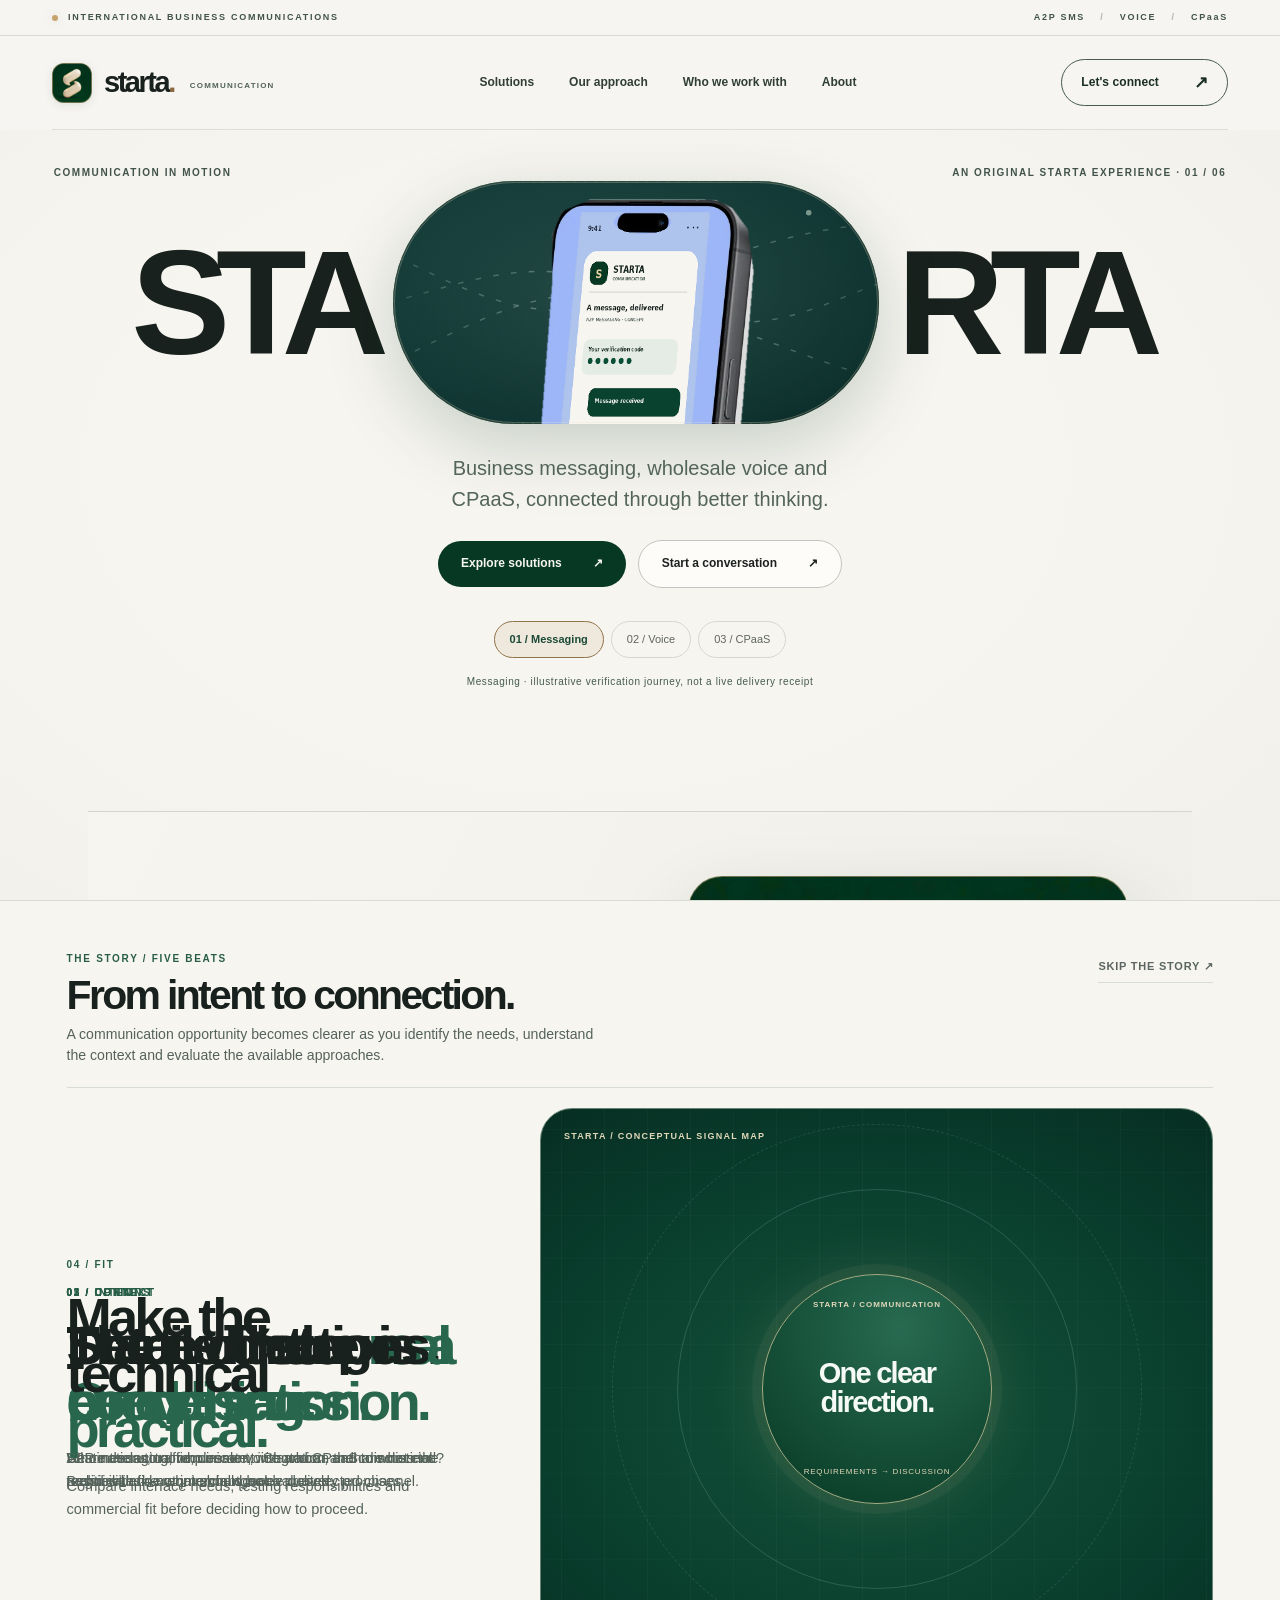
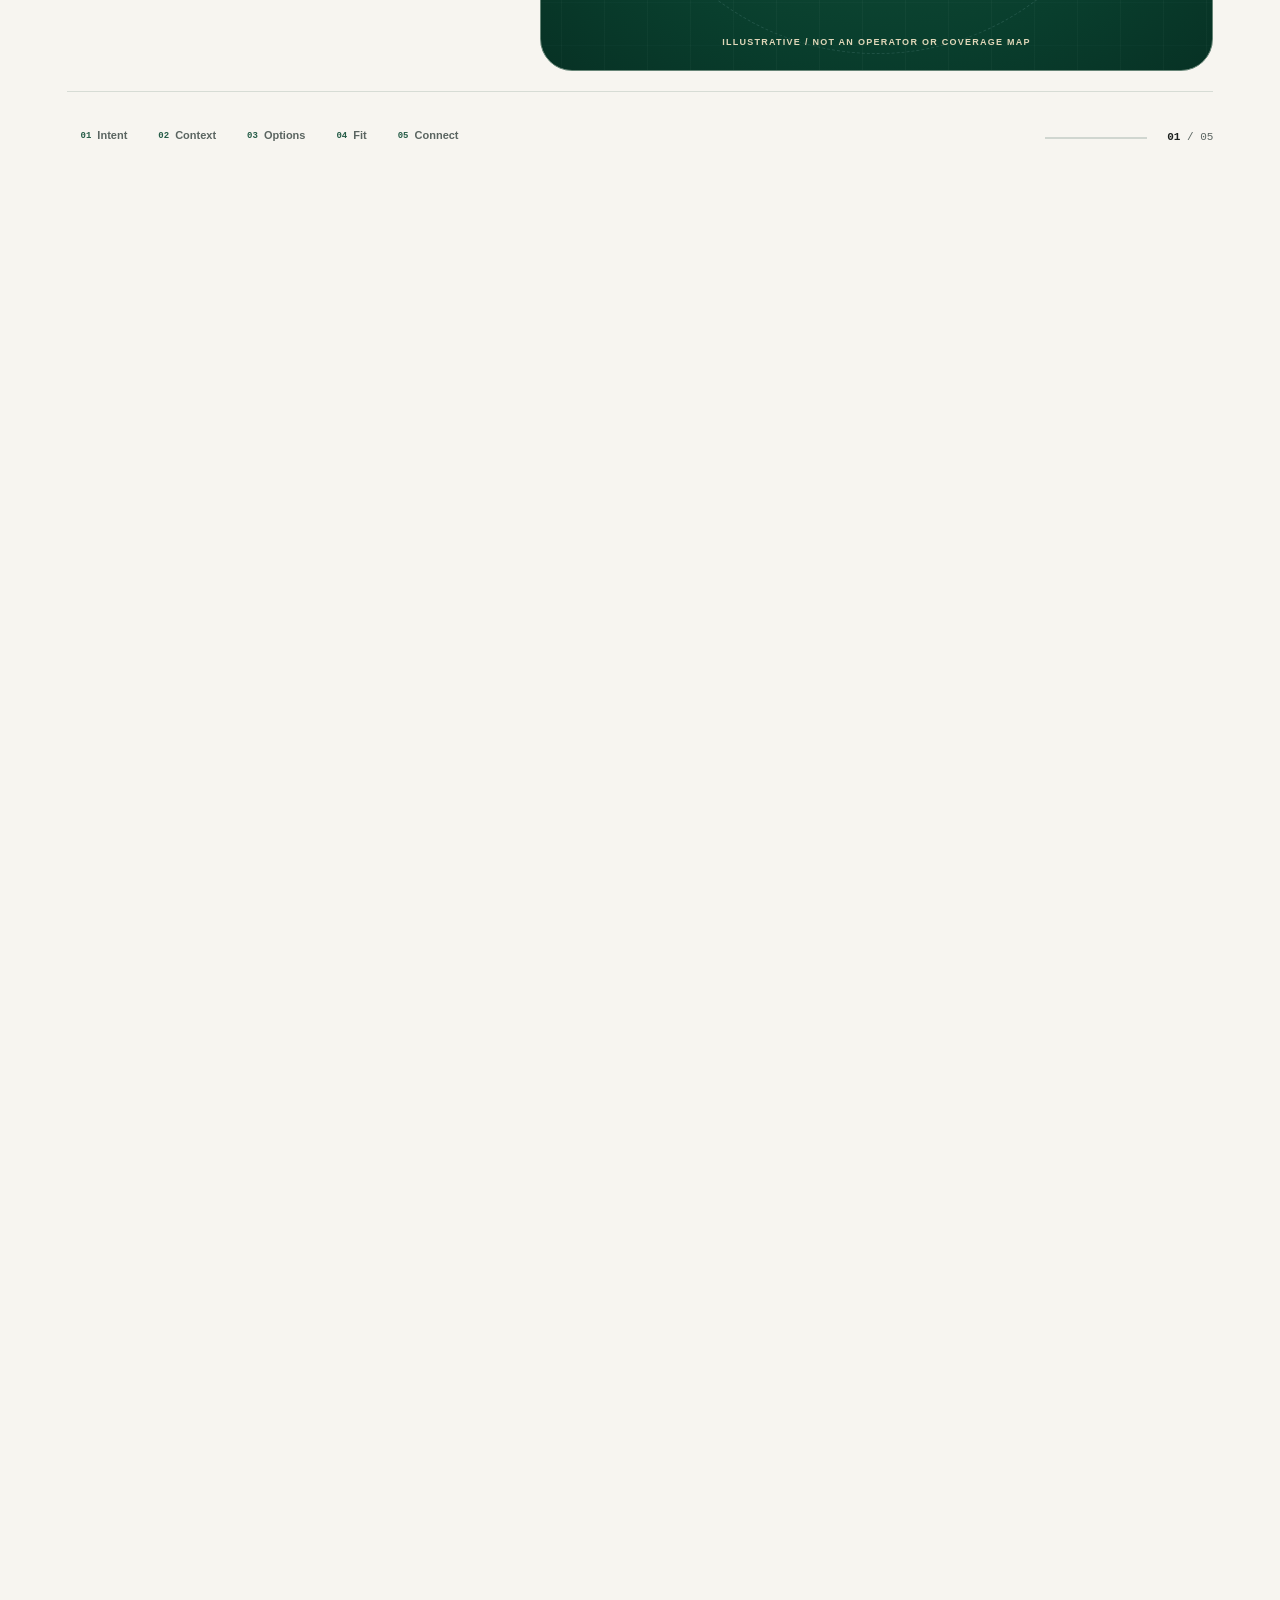
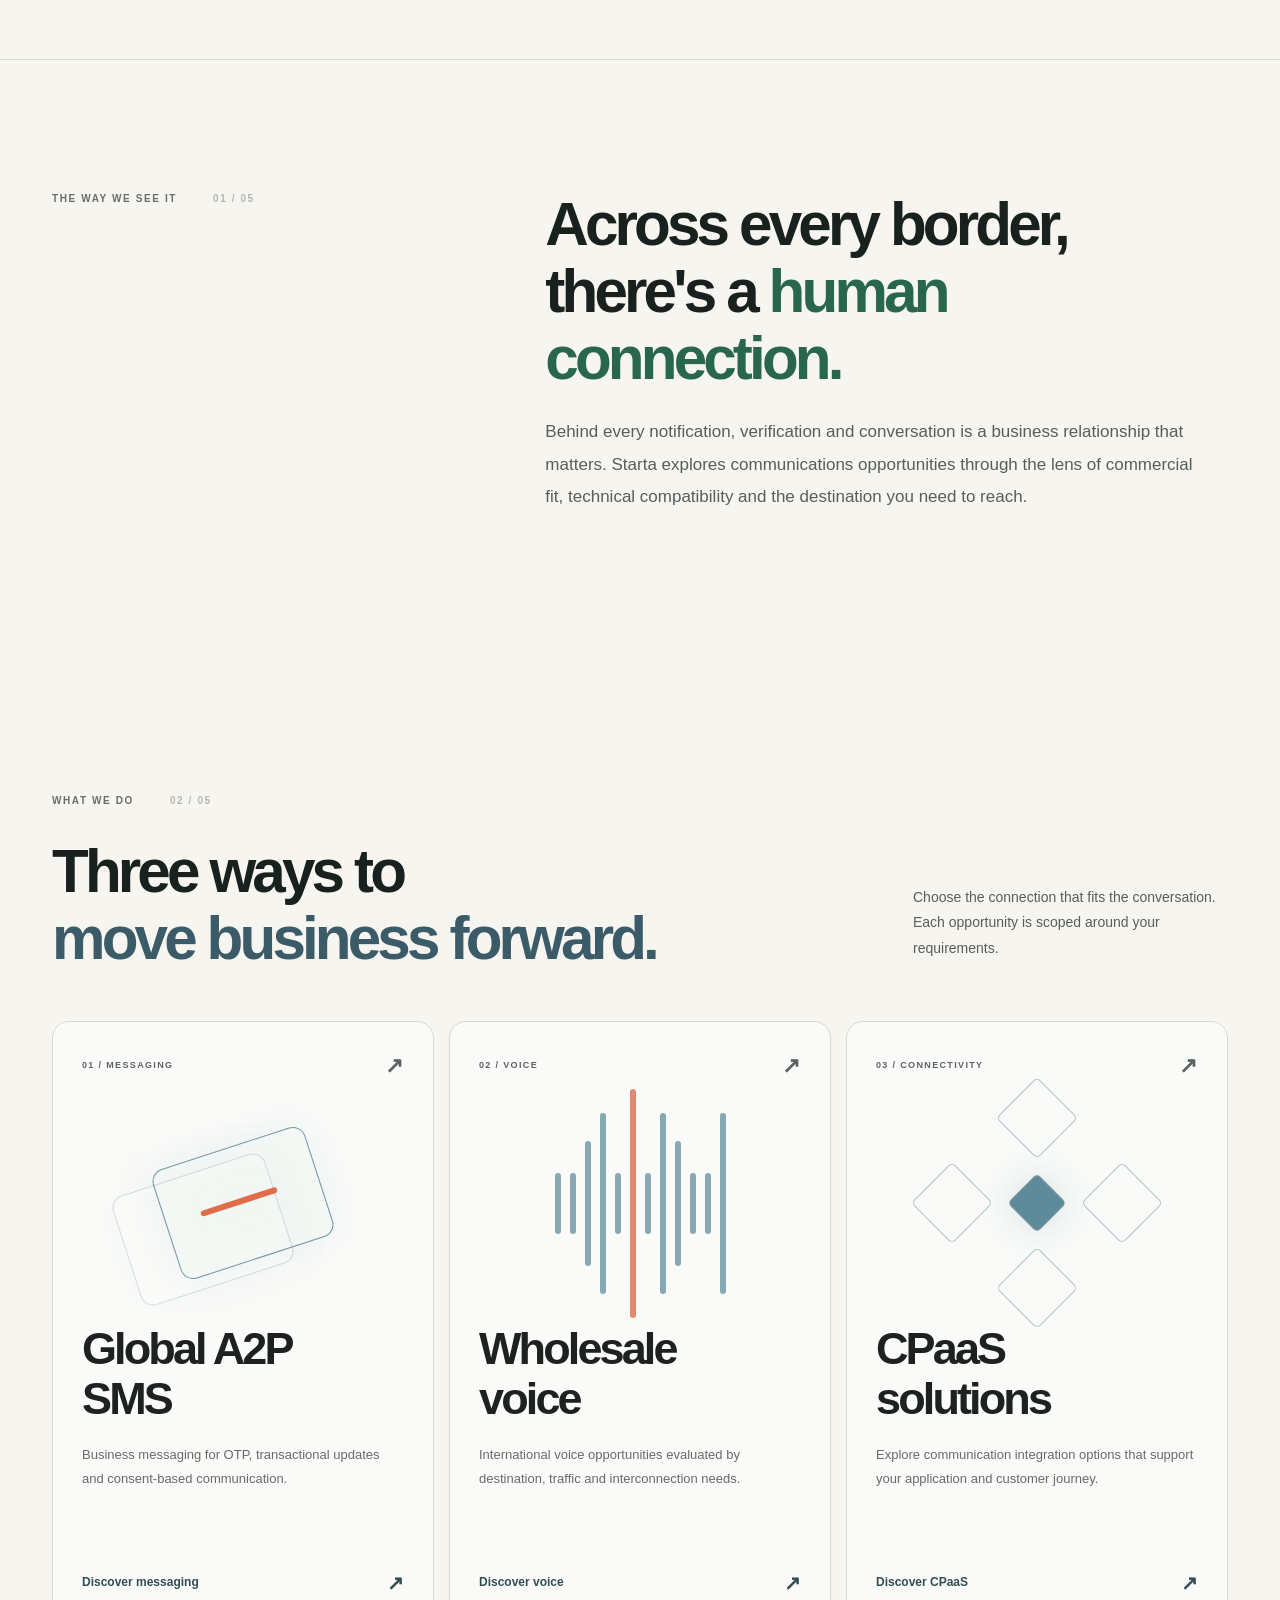
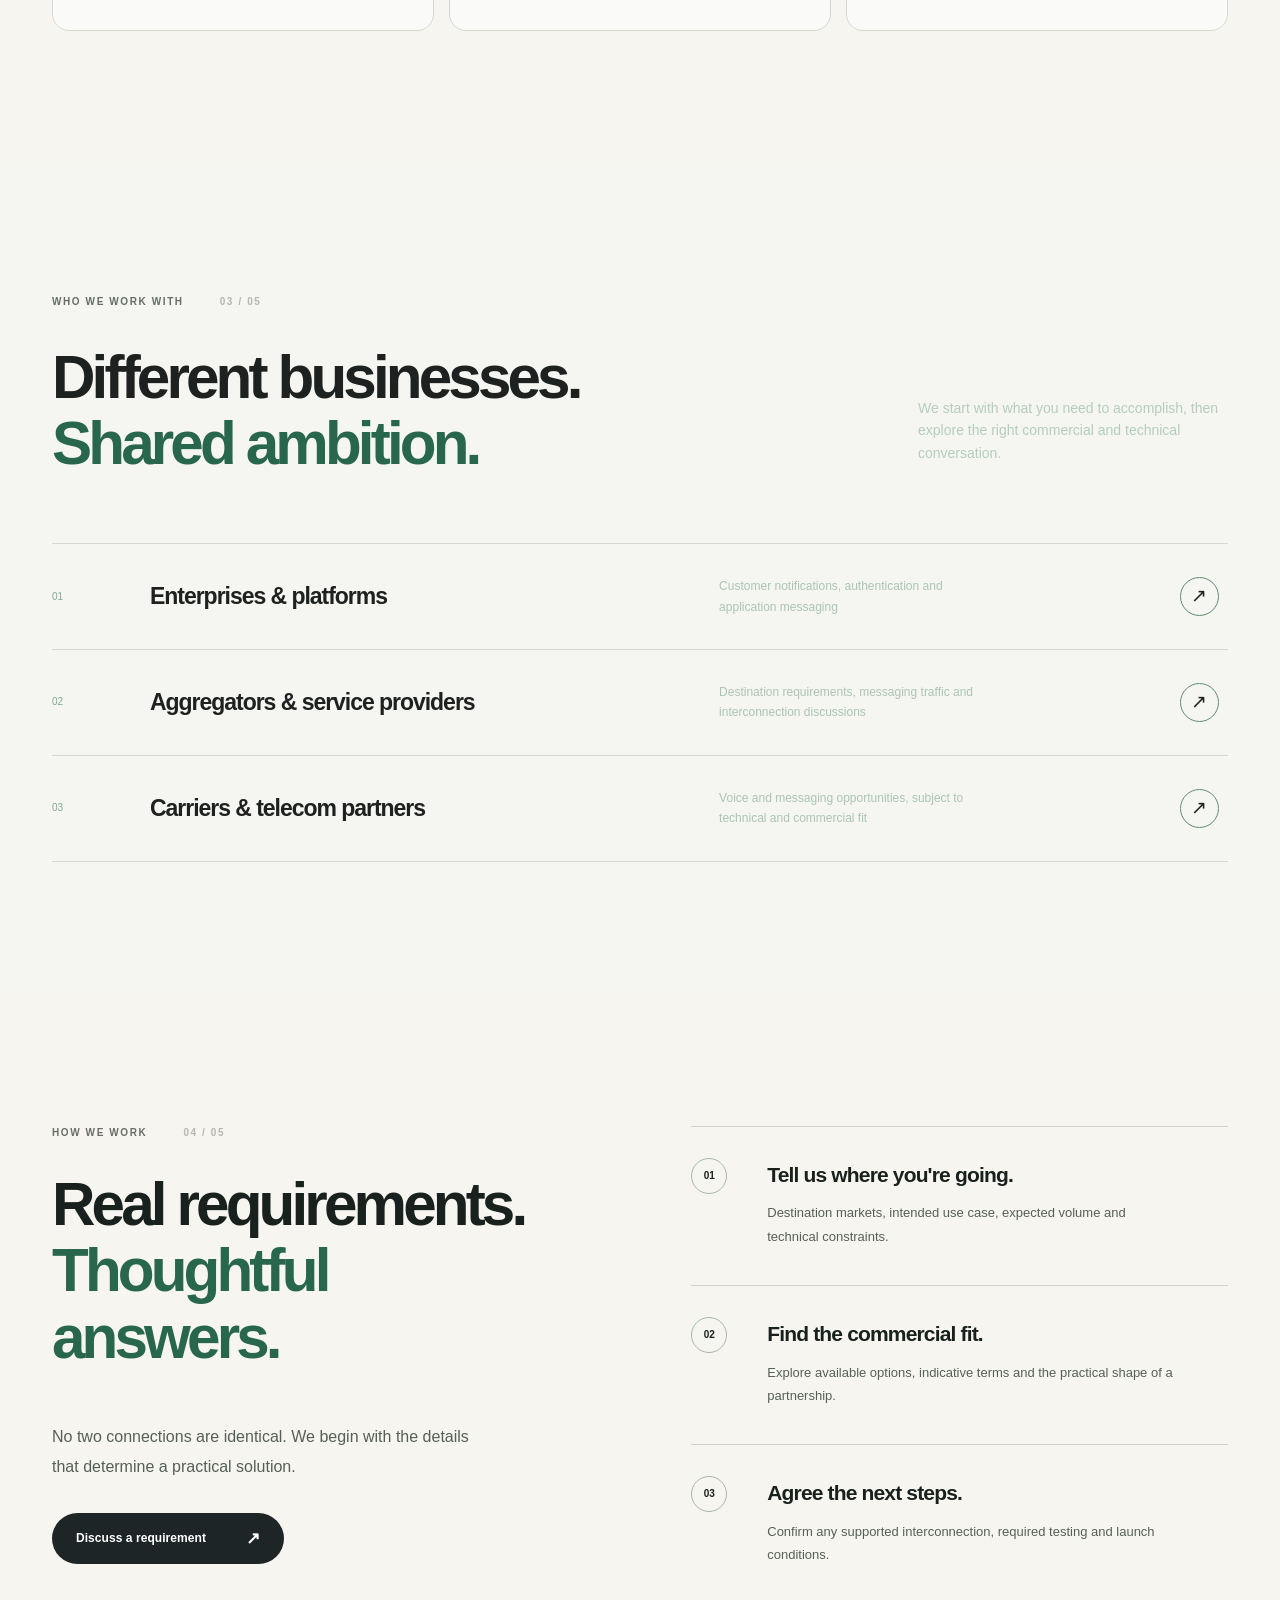
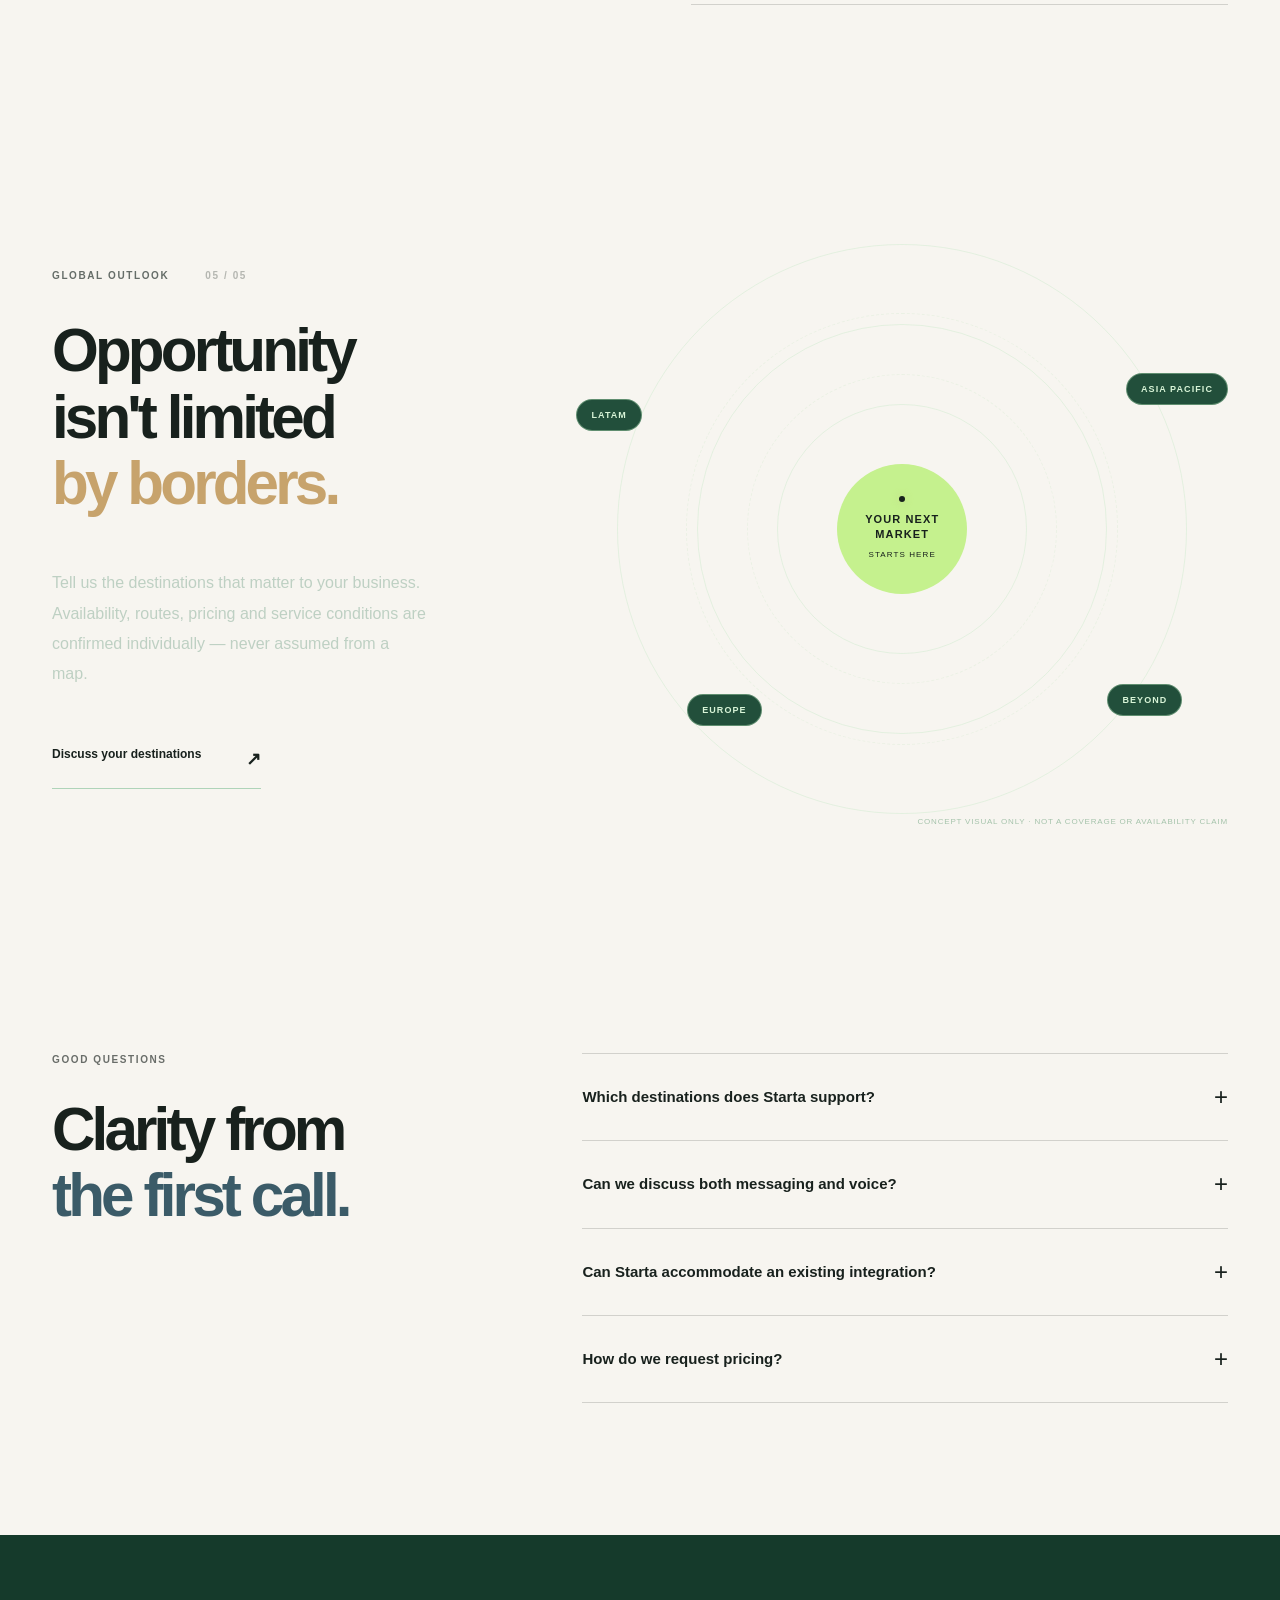
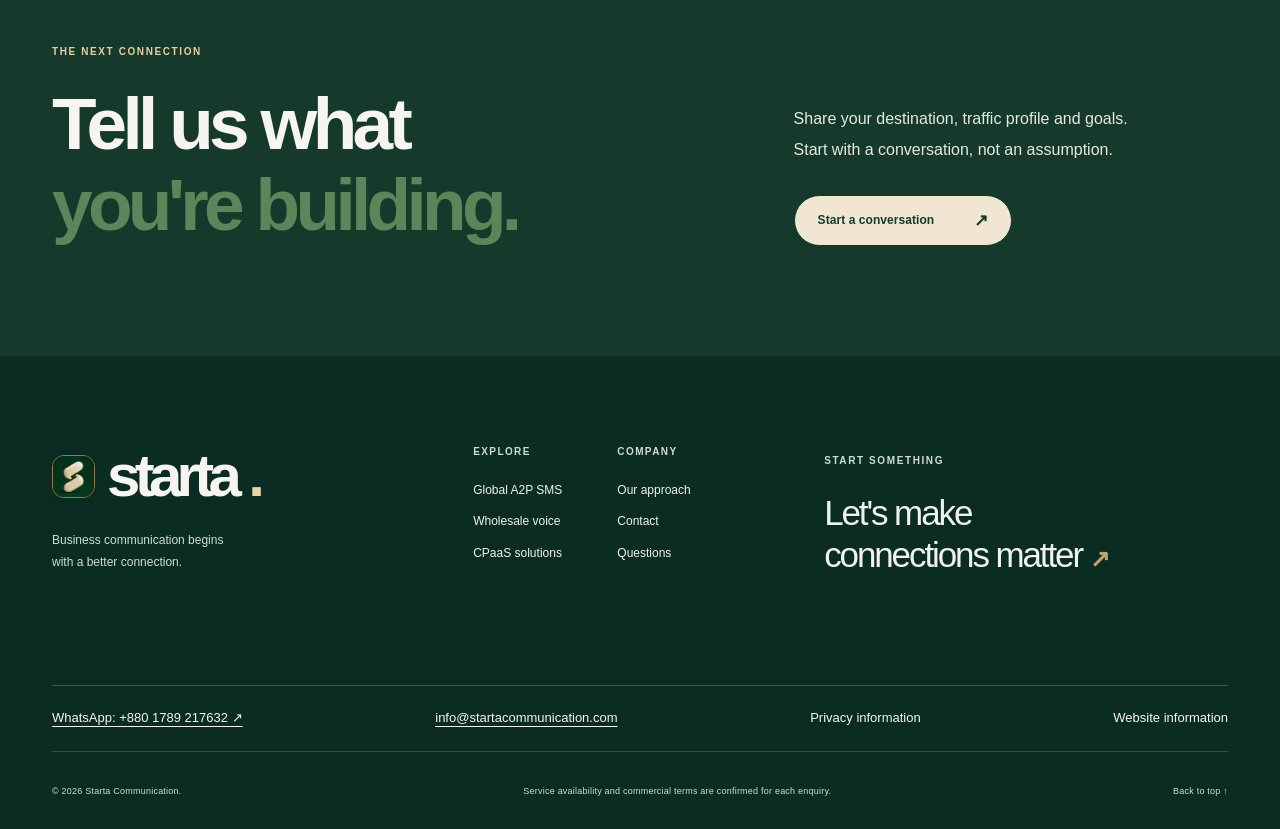
==== index.html @ 92b0a989 "feat(preview): add approved STA–pill–RTA homepage without changing its source" ====
<!DOCTYPE html>

<html lang="en"><head><meta charset="utf-8"/><meta content="noindex,nofollow,noarchive" name="robots"/><meta content="width=device-width,initial-scale=1" name="viewport"/><meta content="light" name="color-scheme"/><title>Starta Communication — Global A2P SMS, Voice &amp; CPaaS</title><meta content="Starta Communication explores business messaging, wholesale voice and CPaaS through requirements-led technical and commercial discussions." name="description"/><meta content="#f7f5f0" name="theme-color"/><noscript><style>@media(max-width:900px){.menu-toggle{display:none!important}.shell-top{position:relative!important}#mobile-menu[hidden]{display:flex!important;flex-direction:column!important;position:relative!important;padding:8px 24px 16px;background:#fbfaf8;box-shadow:none}.starta-opening{padding-top:60px!important}#starta-pill{width:calc(100vw - 48px)!important;height:clamp(150px,43vw,235px)!important}}#starta-pill .starta-phone-stack{opacity:1!important;transform:translate3d(-50%,0,0)!important}#starta-pill .starta-phone-screen[data-phone-mode="messaging"]{opacity:1!important}@media(min-width:901px){#starta-pill{width:min(530px,38vw)!important}}</style></noscript><style>
:root{--ink:#09251e;--deep:#081e19;--deep2:#102d25;--white:#f7f9f5;--paper:#edf1e9;--sage:#dbe7d7;--mint:#bce1b5;--lime:#c9f791;--green:#547d68;--muted:#567268;--stroke:rgba(12,49,36,.16);--lightstroke:rgba(219,244,215,.16);--font:'DM Sans','Avenir Next',sans-serif;--display:'Manrope','Avenir Next',sans-serif;--max:1360px;--ease:cubic-bezier(.22,1,.36,1)}
*{box-sizing:border-box}html{scroll-behavior:smooth}body{margin:0;background:var(--paper);color:var(--ink);font:400 16px/1.6 var(--font);-webkit-font-smoothing:antialiased}a{color:inherit;text-decoration:none}button,input,select,textarea{font:inherit}button{cursor:pointer}button:disabled{cursor:not-allowed}a,button,input,select,textarea{outline-offset:4px}:focus-visible{outline:3px solid #77b68a!important}::selection{background:var(--lime);color:var(--ink)}.wrap{width:min(var(--max),calc(100% - 104px));margin:0 auto}.skip-link{position:absolute;top:-100px;left:20px;background:var(--lime);color:var(--ink);padding:10px 20px;z-index:99}.skip-link:focus{top:10px}.shell-top{position:absolute;top:0;left:0;right:0;z-index:20;color:var(--white)}.eyebrow-ticker{display:flex;align-items:center;gap:10px;min-height:36px;padding:0 max(calc((100vw - var(--max))/2),52px);border-bottom:1px solid var(--lightstroke);font-size:9px;font-weight:700;letter-spacing:.19em;color:#cbded1}.live-dot,.node-blip{width:6px;height:6px;border-radius:50%;background:var(--lime);box-shadow:0 0 15px #b9ed91;display:inline-block;flex-shrink:0}.ticker-right{margin-left:auto}.tick-slash{padding:0 11px;opacity:.4}.site-header{width:min(var(--max),calc(100% - 104px));margin:0 auto;min-height:94px;display:flex;align-items:center;gap:5vw;border-bottom:1px solid var(--lightstroke)}.logo{display:inline-flex;align-items:center;gap:10px;min-width:236px}.brand-emblem{width:35px;height:35px;position:relative;display:inline-flex;align-items:center;gap:4px;transform:rotate(-35deg)}.brand-emblem span{display:block;width:5px;border-radius:4px;background:var(--lime)}.brand-emblem span:nth-child(1){height:16px}.brand-emblem span:nth-child(2){height:27px}.brand-emblem span:nth-child(3){height:35px}.logo-main{font:800 29px/1 var(--display);letter-spacing:-.085em}.logo-dot{color:var(--lime)}.logo small{display:block;font-size:8px;font-weight:700;letter-spacing:.15em;padding-top:8px;margin-left:4px;color:#c5d2c9}.nav-desktop{display:flex;align-items:center;justify-content:center;gap:35px;flex:1}.nav-desktop a{font-size:12px;font-weight:650;white-space:nowrap;color:#d6e0d8;transition:color .2s}.nav-desktop a:hover{color:var(--lime)}.button{display:inline-flex;align-items:center;justify-content:center;gap:40px;border-radius:100px;padding:15px 23px;white-space:nowrap;font-size:12px;font-weight:750;letter-spacing:.005em;border:1px solid transparent;transition:transform .3s var(--ease),background .3s var(--ease),color .3s var(--ease)}.button:hover{transform:translateY(-3px)}.button span{font-size:17px;line-height:1}.btn-header{border-color:#abc8b5;color:var(--white);padding:13px 19px;gap:35px}.btn-header:hover{background:var(--lime);color:var(--ink)}.btn-lime{background:var(--lime);color:var(--ink)}.btn-lime:hover{background:#e6ffc8}.btn-dark{background:var(--ink);color:var(--white)}.btn-dark:hover{background:#2c5444}.menu-toggle{border:0;background:none;width:40px;height:40px;display:none;align-items:center;flex-direction:column;justify-content:center;gap:6px;margin-left:auto}.menu-toggle span{width:24px;height:2px;background:var(--white);transition:transform .25s}.menu-toggle[aria-expanded=true] span:first-child{transform:translateY(4px) rotate(45deg)}.menu-toggle[aria-expanded=true] span:last-child{transform:translateY(-4px) rotate(-45deg)}.mobile-menu{background:var(--deep);padding:20px 28px 30px;box-shadow:0 10px 25px #0003}.mobile-menu:not([hidden]){display:flex;flex-direction:column;gap:0}.mobile-menu a{padding:12px 0;border-bottom:1px solid var(--lightstroke);font-weight:600}.eyebrow{display:flex;align-items:center;gap:11px;font-size:10px;line-height:1.4;font-weight:750;letter-spacing:.16em;color:#d0e7d3;text-transform:uppercase}.eyebrow b{margin-left:25px;font-weight:600;opacity:.6}.dark-eyebrow{color:#547866}h1,h2,h3,p{margin-top:0}h1,h2,h3{font-family:var(--display);font-weight:600;letter-spacing:-.064em}h2 em,h1 em{font-style:normal;color:#729b7a}h2{font-size:clamp(42px,4.7vw,73px);line-height:1.11}p{color:var(--muted)}
/* HERO */
.hero{min-height:810px;height:min(890px,100svh);background:var(--deep);color:var(--white);position:relative;overflow:hidden}.hero:after{content:"";position:absolute;right:-28%;bottom:-75%;width:95vw;height:90vw;border-radius:50%;background:radial-gradient(circle,#264e3a 0%,transparent 67%);opacity:.34;pointer-events:none}.hero-texture{position:absolute;inset:0;opacity:.2;background-image:radial-gradient(#a7dcb0 .65px,transparent .65px);background-size:24px 24px;mask-image:linear-gradient(90deg,transparent 20%,black)}.hero-layout{position:relative;height:100%;display:grid;grid-template-columns:1fr 1.05fr;align-items:center;z-index:2}.hero-copy{padding-top:100px;position:relative;z-index:3}.hero-eyebrow{margin-bottom:37px}.hero h1{font-size:clamp(62px,6.5vw,108px);line-height:1.075;font-weight:600;letter-spacing:-.086em;margin:0 0 28px;max-width:760px}.hero .head-italic{color:var(--lime)}.hero-copy>p{max-width:485px;color:#c0d2c5;font-size:16px;line-height:1.85;margin-bottom:28px}.hero-actions{display:flex;align-items:center;gap:35px;margin-top:31px}.link-subtle{font-size:12px;color:#c3dacd;font-weight:700;transition:color .2s}.link-subtle:hover{color:var(--lime)}.link-subtle span{margin-left:15px}.hero-bottom{position:absolute;top:calc(100% + 68px);left:0;right:0;width:calc(200% + 10vw);display:flex;align-items:center;justify-content:space-between;border-top:1px solid var(--lightstroke);padding-top:23px;font-size:9px;font-weight:700;letter-spacing:.13em;color:#99b6a3}.hero-scroll span{margin-left:10px;font-size:15px}.network-art{height:min(630px,70vh);position:relative;transform:translate(5%,7%)}.network-halo{position:absolute;inset:4%;border-radius:50%;background:radial-gradient(circle at 48% 50%,rgba(139,219,168,.11),transparent 62%)}.network-svg{width:100%;height:100%;animation:hero-rotate 45s linear infinite;transform-origin:center}.dash-path{animation:dash 12s linear infinite}.pulse-ring{animation:pulse 3s ease-in-out infinite}.node-label{position:absolute;display:flex;align-items:center;gap:8px;background:rgba(11,40,32,.82);border:1px solid #557a6477;border-radius:5px;padding:10px 12px;box-shadow:0 15px 40px #0002;backdrop-filter:blur(14px)}.node-label b{font-size:10px;letter-spacing:.12em}.node-label small{font-size:8px;color:#91aa9c;margin-left:12px;letter-spacing:.12em}.node-top{top:20%;left:12%}.node-right{right:0;top:43%}.node-bottom{bottom:18%;left:16%}.network-coord{position:absolute;right:14%;bottom:7%;font-size:8px;letter-spacing:.14em;color:#6f9885}.network-coord span{color:var(--lime)}
/* CONTENT */
.section-spacing{padding:132px 0}.intro-statement{background:var(--paper)}.split-intro{display:grid;grid-template-columns:36% 1fr;gap:70px}.split-intro h2{max-width:850px;margin-bottom:24px}.split-intro p{font-size:17px;line-height:1.9;max-width:650px}.solutions-section{background:#e4ece1}.section-heading{display:flex;justify-content:space-between;align-items:end;gap:50px;margin-bottom:48px}.section-heading h2{margin-top:31px;margin-bottom:0}.section-heading p{max-width:315px;margin-bottom:12px;font-size:14px;line-height:1.8}.service-grid{display:grid;grid-template-columns:repeat(3,minmax(0,1fr));gap:15px}.service-card{min-height:610px;overflow:hidden;display:flex;flex-direction:column;position:relative;border-radius:5px;padding:26px 29px 31px;color:#f0f8ef;transition:transform .5s var(--ease),box-shadow .3s}.service-card:hover{transform:translateY(-7px);box-shadow:0 15px 30px #091d1626}.card-sms{background:#0e3128}.card-voice{background:#1c4b3a}.card-cpaas{background:#547a65}.service-top{display:flex;justify-content:space-between;align-items:center;font-size:9px;font-weight:700;letter-spacing:.15em;color:#d3e5d5}.card-arrow{font-size:22px}.service-symbol{flex:1;position:relative;min-height:230px}.sms-symbol span{position:absolute;left:50%;top:50%;border:1px solid #a2e0bc;border-radius:13px;transform:translate(-50%,-50%) rotate(-18deg);width:160px;height:115px;box-shadow:0 0 50px #a1dba733}.sms-symbol .sms-one{transform:translate(-75%,-27%) rotate(-18deg);opacity:.3}.sms-symbol .sms-two{background:#9aceac11;transform:translate(-50%,-50%) rotate(-18deg)}.sms-symbol .sms-three{width:80px;height:6px;border:0;border-radius:9px;background:var(--lime);transform:translate(-55%,-70%) rotate(-18deg)}.voice-symbol{display:flex;align-items:center;justify-content:center;gap:9px}.voice-symbol i{display:block;width:6px;background:#a1dfb0;border-radius:10px;opacity:.8;height:25%;transform-origin:center;transition:transform .4s}.voice-symbol i:nth-child(3n){height:52%}.voice-symbol i:nth-child(4n){height:75%}.voice-symbol i:nth-child(6){height:95%;background:var(--lime)}.service-card:hover .voice-symbol i:nth-child(odd){transform:scaleY(.6)}.service-card:hover .voice-symbol i:nth-child(even){transform:scaleY(1.14)}.cpaas-symbol>span{display:block;width:58px;height:58px;border:1px solid #d4ffca88;position:absolute;top:50%;left:50%;transform:translate(-50%,-50%) rotate(45deg);border-radius:5px}.cpaas-symbol .cp-center{background:#c5e7b8;box-shadow:0 0 50px #ceffaf88;z-index:2;width:42px;height:42px}.cpaas-symbol .cp-left{margin-left:-85px;opacity:.6}.cpaas-symbol .cp-right{margin-left:85px;opacity:.6}.cpaas-symbol .cp-top{margin-top:-85px;opacity:.6}.cpaas-symbol .cp-bottom{margin-top:85px;opacity:.6}.service-copy h3{font-size:45px;line-height:1.12;margin-bottom:18px}.service-copy p{font-size:13px;line-height:1.9;color:#d4e4d9;min-height:74px}.service-link{margin-top:28px;padding-top:21px;border-top:1px solid #e5f5e444;display:flex;justify-content:space-between;align-items:center;font-size:12px;font-weight:650}.service-link span{font-size:20px}
.audience-section{background:var(--deep);color:var(--white)}.audience-intro{display:flex;align-items:end;justify-content:space-between;gap:40px;margin:36px 0 65px}.audience-intro h2{margin:0}.audience-intro h2 em{color:var(--lime)}.audience-intro p{color:#b5cdbd;max-width:310px;font-size:14px}.audience-list{border-top:1px solid var(--lightstroke)}.audience-list a{display:grid;grid-template-columns:70px 1.25fr 1fr 48px;align-items:center;gap:28px;padding:32px 0;border-bottom:1px solid var(--lightstroke);transition:padding .3s var(--ease),background .3s}.audience-list a:hover{padding-left:14px;background:#25493933}.audience-no{font-size:10px;color:#83ab91}.audience-list strong{font-size:23px;letter-spacing:-.045em;font-weight:600}.audience-list a>span:nth-child(3){font-size:12px;line-height:1.7;color:#abc5b4;max-width:280px}.arrow-circle{border:1px solid #628e70;border-radius:100%;width:39px;height:39px;display:grid;place-items:center;font-size:19px}.route-section{background:var(--paper)}.route-layout{display:grid;grid-template-columns:.95fr 1fr;gap:11%}.route-left h2{margin-top:32px}.route-left>p{max-width:440px;line-height:1.9;margin-bottom:30px}.process{border-top:1px solid var(--stroke)}.process-item{display:grid;grid-template-columns:62px 1fr;gap:14px;padding:31px 0 37px;border-bottom:1px solid var(--stroke)}.process-number{width:36px;height:36px;border:1px solid #a4b8aa;border-radius:50%;display:grid;place-items:center;font-size:10px;font-weight:700}.process-item h3{font-size:21px;letter-spacing:-.04em;margin-bottom:10px}.process-item p{font-size:13px;line-height:1.8;max-width:410px;margin:0}.coverage-section{background:#1d4335;color:var(--white);overflow:hidden}.coverage-grid{display:grid;grid-template-columns:.8fr 1.2fr;align-items:center;gap:90px}.coverage-grid h2{margin-top:35px}.coverage-grid h2 em{color:var(--lime)}.coverage-grid p{color:#bed0c3;max-width:375px;line-height:1.9}.text-link{display:inline-flex;gap:45px;border-bottom:1px solid #afd4b9;padding:14px 0;font-size:12px;font-weight:700;margin-top:25px}.text-link span{font-size:18px}.coverage-graphic{position:relative;height:520px}.coverage-inner{height:100%;position:relative}.ring{border-radius:50%;border:1px solid #b3e4b54a;position:absolute;top:50%;left:50%;transform:translate(-50%,-50%)}.ring-1{width:250px;height:250px}.ring-2{width:410px;height:410px}.ring-3{width:570px;height:570px}.ring-2:after,.ring-3:after{content:"";position:absolute;inset:12%;border:1px dashed #b8e1b533;border-radius:50%}.coverage-center{position:absolute;top:50%;left:50%;transform:translate(-50%,-50%);width:130px;height:130px;border-radius:50%;display:flex;flex-direction:column;align-items:center;justify-content:center;background:#c5f18e;color:var(--ink);font-size:11px;text-align:center;letter-spacing:.1em;line-height:1.35}.coverage-center .live-dot{background:var(--ink);margin-bottom:10px}.coverage-center small{font-size:8px;margin-top:8px}.coverage-point{position:absolute;background:#224f3b;border:1px solid #a4d2ac79;border-radius:100px;padding:8px 14px;color:#d8f4d7;font-size:9px;font-weight:700;letter-spacing:.12em}.coverage-point.one{left:0;top:25%}.coverage-point.two{right:0;top:20%}.coverage-point.three{left:17%;bottom:12%}.coverage-point.four{right:7%;bottom:14%}.coverage-caveat{position:absolute;bottom:-40px;right:0;font-size:8px;color:#a5c3ab;letter-spacing:.1em}.faq-section{background:#e6ede3}.faq-grid{display:grid;grid-template-columns:.8fr 1.2fr;gap:100px}.faq-grid h2{margin-top:30px}.faq-items{border-top:1px solid var(--stroke)}.faq-items details{border-bottom:1px solid var(--stroke)}.faq-items summary{padding:24px 0;list-style:none;cursor:pointer;display:flex;justify-content:space-between;align-items:center;font-size:15px;font-weight:700}.faq-items summary::-webkit-details-marker{display:none}.faq-items summary span{font-size:24px;font-weight:300;transition:transform .2s}.faq-items details[open] summary span{transform:rotate(45deg)}.faq-items p{max-width:550px;font-size:13px;line-height:1.8;margin:0 35px 23px 0}.closing-cta{background:var(--lime);color:var(--ink);padding:110px 0}.closing-grid{display:grid;grid-template-columns:1.2fr .8fr;align-items:end;gap:90px}.closing-grid .eyebrow{color:#37583e}.closing-grid h2{margin:25px 0 0;font-size:clamp(54px,5.7vw,90px)}.closing-grid h2 em{color:#5b8659}.closing-grid p{max-width:360px;font-size:16px;color:#385a41;line-height:1.9}.closing-grid .btn-lime{background:var(--ink);color:var(--white);margin-top:14px}.closing-grid .btn-lime:hover{background:#305d43}
/* FOOTER */
.footer{background:#081c17;color:#d1e0d3}.footer-main{padding:90px 0 100px;display:grid;grid-template-columns:1fr .8fr 1.15fr;gap:70px}.footer-logo{font:800 60px/1 var(--display);letter-spacing:-.095em;color:#f6f9f2}.footer-logo span{color:var(--lime)}.footer-main p{font-size:12px;line-height:1.8;color:#8da797;margin-top:24px}.footer-linkgroup{display:flex;gap:55px}.footer-linkgroup div{display:flex;flex-direction:column;gap:12px}.footer-linkgroup h3{font:700 10px var(--font);color:#8da797;letter-spacing:.14em;text-transform:uppercase;margin-bottom:12px}.footer-linkgroup a{font-size:12px}.footer-linkgroup a:hover{color:var(--lime)}.footer-statement span{color:#9eb7a2;font-size:10px;letter-spacing:.16em;font-weight:700}.footer-statement>a{display:block;font:500 35px/1.2 var(--display);letter-spacing:-.06em;margin-top:20px;color:var(--white)}.footer-statement>a:hover{color:var(--lime)}.footer-statement>a span{font-size:24px;color:var(--lime);letter-spacing:0}.footer-bottom{min-height:78px;padding:20px 0;border-top:1px solid var(--lightstroke);display:flex;justify-content:space-between;align-items:center;gap:25px;font-size:9px;color:#91a898;letter-spacing:.025em}.footer-bottom a{white-space:nowrap}
/* INTERIOR */
.interior-hero{position:relative;background:var(--deep);color:var(--white);min-height:700px;overflow:hidden}.interior-hero:after,.about-hero:after{content:"";position:absolute;right:-12%;top:11%;width:62vw;max-width:950px;aspect-ratio:1;border-radius:50%;background:radial-gradient(circle,#30634755 0%,transparent 64%);pointer-events:none}.interior-grid{padding-top:198px;padding-bottom:120px;display:grid;grid-template-columns:1fr .8fr;gap:50px;align-items:center;position:relative;z-index:1}.interior-grid h1,.about-hero h1,.contact-hero h1{font-size:clamp(62px,6vw,95px);line-height:1.1;letter-spacing:-.08em;margin:31px 0}.interior-grid h1 em,.about-hero h1 em,.contact-hero h1 em{color:var(--lime)}.interior-grid p{max-width:570px;color:#bfd2c2;font-size:16px;line-height:1.9}.product-graphic{height:380px;position:relative;display:flex;align-items:center;justify-content:center}.product-orbit{position:absolute;border:1px solid #90c79a44;border-radius:50%;transform:rotate(-25deg)}.orbit-one{width:230px;height:230px}.orbit-two{width:340px;height:210px}.orbit-three{width:430px;height:320px;transform:rotate(44deg)}.product-graphic:before{content:"";width:60%;height:60%;border-radius:50%;background:radial-gradient(circle,#bcec9a20,transparent 70%)}.product-core{position:absolute;width:150px;height:150px;border-radius:50%;background:var(--lime);display:flex;align-items:center;justify-content:center;flex-direction:column;color:var(--ink);box-shadow:0 0 70px #c9f79133}.product-core span{font-size:9px;font-weight:800;letter-spacing:.16em;text-align:center}.product-core b{font-size:45px;font-weight:500;line-height:1.3}.product-copy{display:grid;grid-template-columns:1fr 1fr;gap:12%}.product-copy h2{font-size:clamp(38px,4vw,64px);margin:24px 0}.product-copy>div>p{line-height:1.9;font-size:15px;max-width:550px}.chip-row{display:flex;gap:9px;flex-wrap:wrap;margin-top:35px}.chip-row span{border:1px solid #b2c7b1;border-radius:100px;font-size:11px;font-weight:600;padding:8px 14px}.cap-list>h3{font:700 11px var(--font);letter-spacing:.13em;text-transform:uppercase;margin-bottom:25px;color:#62816d}.cap-point{display:grid;grid-template-columns:43px 1fr;gap:15px;padding:20px 0;border-top:1px solid var(--stroke)}.cap-point>span{font-size:12px;color:#809b85}.cap-point h3{font-size:20px;letter-spacing:-.035em;margin-bottom:8px}.cap-point p{font-size:13px;line-height:1.8;margin:0}.product-next{background:#dae8d9}.product-next h2{margin:30px 0 45px}.related-grid{display:grid;grid-template-columns:repeat(3,1fr);gap:15px}.related-grid a{border-top:1px solid var(--stroke);padding:20px 0;display:flex;justify-content:space-between;font-size:19px;font-weight:650}.related-grid a:hover{color:#5b9664}.related-grid span{font-size:24px}.about-hero-layout{padding-top:220px;padding-bottom:130px;position:relative;z-index:1}.about-hero h1{max-width:1050px}.about-hero p{font-size:18px;max-width:640px;line-height:1.9;color:#c3d6c9}.about-values{background:var(--deep);color:var(--white)}.values-grid{display:grid;grid-template-columns:repeat(3,1fr);gap:35px;margin-top:60px}.values-grid>div{padding-top:25px;border-top:1px solid var(--lightstroke)}.values-grid span{font-size:10px;color:#bdd6bd;letter-spacing:.14em}.values-grid h3{font-size:27px;line-height:1.3;margin:60px 0 20px}.values-grid p{font-size:13px;color:#aac2b3;line-height:1.9}.contact-hero{background:var(--deep);padding:215px 0 125px;color:var(--white)}.contact-layout{display:grid;grid-template-columns:.85fr 1fr;gap:10%;align-items:start}.contact-hero h1{font-size:clamp(54px,5.6vw,88px)}.contact-intro>p{color:#c0d2c5;max-width:450px;line-height:1.9}.contact-aside{margin-top:105px;padding-top:30px;border-top:1px solid var(--lightstroke)}.contact-aside>span{font-size:10px;font-weight:700;letter-spacing:.14em;color:#afd5b9}.contact-aside ul{list-style:none;padding:15px 0 10px;color:#d0e3d1;font-size:13px;line-height:2.3}.contact-aside li:before{content:"↗";color:var(--lime);margin-right:12px}.contact-aside small{font-size:11px;color:#8dae97}.form-panel{background:#f0f4ed;color:var(--ink);padding:43px 45px 50px;border-radius:5px}.form-panel-header{display:flex;justify-content:space-between;gap:10px;font-size:9px;font-weight:700;letter-spacing:.14em;color:#648374;margin-bottom:45px}.form-panel h2{font-size:37px;line-height:1.18;margin-bottom:32px}.form-panel form{display:flex;flex-direction:column;gap:18px}.field-row{display:grid;grid-template-columns:1fr 1fr;gap:17px}label{font-size:11px;font-weight:700;color:#345847;display:flex;flex-direction:column;gap:7px}label span{color:#a35b54}input,select,textarea{border:1px solid #c8d5c6;background:#f8faf5;border-radius:3px;padding:13px 13px;color:var(--ink);width:100%;min-width:0;font-size:13px;transition:border-color .2s,box-shadow .2s}input::placeholder,textarea::placeholder{color:#849e8b}input:focus,select:focus,textarea:focus{border-color:#5a8a63;box-shadow:0 0 0 3px #9bd6964d;outline:0}textarea{resize:vertical}.form-footnote{display:flex;align-items:start;gap:10px;color:#667f6f;font-size:11px;line-height:1.6}.info-icon{border:1px solid #6e9679;min-width:17px;height:17px;display:grid;place-items:center;border-radius:50%;font-weight:800;font-size:10px}.form-submit{align-self:flex-start;border:0;margin-top:2px}.form-result{margin-top:15px;padding:23px;border:1px solid #bad0b5;background:#e5f0e0}.form-result p{font-size:12px;line-height:1.7}.form-result textarea{width:100%;margin:6px 0 15px}.form-result .button{border:0}.form-result #copied-note{margin-left:15px;font-size:11px;color:#4c7450}
@keyframes hero-rotate{to{transform:rotate(360deg)}}@keyframes dash{to{stroke-dashoffset:-150}}@keyframes pulse{50%{opacity:.18;transform:scale(1.18);transform-origin:343px 330px}}@media(max-width:1150px){.nav-desktop{gap:18px}.site-header{gap:25px}.logo{min-width:200px}.hero h1{font-size:70px}.footer-main{grid-template-columns:1fr 1fr}.footer-statement{display:none}.hero-bottom{top:calc(100% + 40px)}}
@media(max-width:900px){.wrap,.site-header{width:calc(100% - 48px)}.eyebrow-ticker{padding:0 24px}.nav-desktop,.btn-header{display:none}.menu-toggle{display:flex}.site-header{min-height:82px}.hero{height:auto;min-height:870px}.hero-layout{grid-template-columns:1fr;align-content:start}.hero-copy{padding-top:226px}.hero h1{font-size:clamp(58px,10vw,86px)}.hero-copy>p{max-width:620px}.network-art{height:470px;width:min(590px,100%);margin:0 auto;transform:translate(0,-8%)}.hero-bottom{display:none}.split-intro,.product-copy{grid-template-columns:1fr;gap:30px}.section-spacing{padding:95px 0}.service-grid{grid-template-columns:1fr 1fr}.service-card{min-height:530px}.service-card:last-child{grid-column:1/-1}.service-card:last-child .service-symbol{max-height:290px}.audience-list a{grid-template-columns:45px 1fr 45px}.audience-list a>span:nth-child(3){display:none}.route-layout{gap:40px}.coverage-grid,.faq-grid{gap:35px}.footer-main{gap:45px}.interior-grid{grid-template-columns:1fr;padding-top:200px}.product-graphic{display:none}.contact-layout{grid-template-columns:1fr;gap:55px}.contact-aside{display:none}.contact-hero{padding-top:200px}.footer-bottom{flex-wrap:wrap}}
@media(max-width:640px){.wrap,.site-header{width:calc(100% - 38px)}.ticker-right{display:none}.eyebrow-ticker{padding:0 19px;min-height:31px;font-size:8px}.site-header{min-height:73px}.logo-main{font-size:26px}.logo small{font-size:7px}.brand-emblem{transform:rotate(-35deg) scale(.85);margin-right:-5px}.hero{min-height:790px}.hero-copy{padding-top:170px}.hero h1{font-size:clamp(51px,12.2vw,75px);letter-spacing:-.077em}.hero-copy>p{font-size:14px;line-height:1.8}.hero-eyebrow{font-size:9px}.hero-actions{gap:19px;align-items:flex-start;flex-direction:column}.network-art{height:365px;margin-top:22px}.node-label{padding:7px;gap:5px}.node-label b{font-size:7px}.node-label small{font-size:7px;margin-left:2px}.node-right{right:-3%}.network-coord{display:none}.section-spacing{padding:74px 0}.eyebrow b{margin-left:12px}h2{font-size:clamp(39px,10vw,56px)}.split-intro p{font-size:14px}.section-heading,.audience-intro{display:block}.section-heading p,.audience-intro p{margin-top:25px}.service-grid{grid-template-columns:1fr}.service-card{min-height:500px;padding:25px}.service-card:last-child{grid-column:auto}.service-symbol{min-height:200px}.service-copy h3{font-size:39px}.audience-list a{gap:12px;padding:25px 0;grid-template-columns:27px 1fr 36px}.audience-list strong{font-size:17px}.arrow-circle{width:34px;height:34px}.route-layout,.coverage-grid,.faq-grid{grid-template-columns:1fr;gap:40px}.coverage-graphic{height:350px;margin-top:25px}.ring-1{width:145px;height:145px}.ring-2{width:255px;height:255px}.ring-3{width:355px;height:355px}.coverage-center{width:100px;height:100px;font-size:9px}.coverage-point{font-size:7px}.coverage-caveat{bottom:-13px;right:0}.closing-cta{padding:76px 0}.closing-grid{grid-template-columns:1fr;gap:25px}.closing-grid h2{font-size:51px}.closing-grid p{font-size:14px}.footer-main{grid-template-columns:1fr;gap:40px;padding:65px 0}.footer-linkgroup{gap:65px}.footer-statement{display:block}.footer-bottom{font-size:9px}.interior-grid{padding-top:180px;padding-bottom:80px}.interior-hero{min-height:600px}.interior-grid h1,.about-hero h1,.contact-hero h1{font-size:clamp(51px,11.5vw,71px)}.interior-grid p,.about-hero p{font-size:14px}.product-copy h2{font-size:41px}.product-next h2{font-size:47px}.related-grid{grid-template-columns:1fr}.related-grid a{font-size:18px}.about-hero-layout{padding-top:184px;padding-bottom:70px}.about-hero{min-height:600px}.values-grid{grid-template-columns:1fr;gap:40px}.values-grid h3{margin-top:28px}.contact-hero{padding-top:160px;padding-bottom:70px}.contact-intro h1{font-size:53px}.form-panel{padding:28px 20px}.field-row{grid-template-columns:1fr;gap:18px}.form-panel h2{font-size:32px}.form-panel-header{font-size:8px}.form-submit{width:100%;justify-content:space-between}.process-item{grid-template-columns:43px 1fr}}
@media(prefers-reduced-motion:reduce){html{scroll-behavior:auto}*,*:before,*:after{animation-duration:.01ms!important;animation-iteration-count:1!important;transition-duration:.01ms!important}}

/* Starta Communication — light editorial theme v2. Preserves all six routes. */
:root {--ink:#1d211f;--deep:#f6f5f2;--deep2:#ecebe7;--white:#222523;--paper:#f6f5f2;--sage:#ebeae5;--mint:#d6e2df;--lime:#e16c49;--green:#60717a;--muted:#666a68;--stroke:rgba(29,33,31,.17);--lightstroke:#d7d5d0;--ease:cubic-bezier(.22,1,.36,1)}
body{background:#f6f5f2;color:#1d211f}::selection{background:#edb8a4;color:#121817}
:focus-visible{outline:2px solid #b64a2d!important;outline-offset:4px}
.shell-top{color:#1d211f;background:#f6f5f2;z-index:30}
.eyebrow-ticker{border-color:#d9d8d3;color:#666a68}
.live-dot,.node-blip{background:#e16c49;box-shadow:0 0 11px rgba(224,105,72,.22)}
.site-header{border-color:#deddd8}.logo{min-width:206px}.logo small{color:#777b78}.logo-dot{color:#e16c49}.brand-emblem span{background:#1d211f}
.nav-desktop a{color:#333836}.nav-desktop a:hover{color:#bd5436}.btn-header{border-color:#333634;color:#242725}.btn-header:hover{background:#1d211f;color:white}
.menu-toggle span{background:#212521}.mobile-menu{background:#fbfaf8;color:#1d211f;box-shadow:0 16px 32px #1d1d1d16}.mobile-menu a{border-color:#e5e3dd}
.button{border-radius:999px}.btn-lime{color:#fff}.btn-lime:hover{background:#c75b3b;color:#fff}.btn-dark{background:#1e2527;color:#fff}.btn-dark:hover{background:#344a52}
.eyebrow{color:#656d68}.dark-eyebrow{color:#696d69}.eyebrow b{color:#8a8e88}
h1,h2,h3{color:inherit}h1 em,h2 em{color:#3b5b68}p{color:var(--muted)}
/* KINETIC OPENING */
.starta-opening{position:relative;min-height:860px;height:min(1010px,100svh);padding:165px clamp(23px,4.2vw,72px) 50px;background:#f6f5f2;color:#1d211f;display:flex;flex-direction:column;justify-content:space-between;overflow:hidden;isolation:isolate}
.starta-opening:before{content:"";position:absolute;inset:0;z-index:-1;pointer-events:none;background:radial-gradient(ellipse at 45% 52%,#e9eeeb00 45%,#e9e9e66d 100%)}
.starta-meta,.starta-bottomline{display:flex;align-items:center;justify-content:space-between;gap:16px;font-size:10px;font-weight:700;letter-spacing:.155em;color:#70746e}
.starta-hero-body{display:flex;align-items:center;flex-direction:column;gap:16px;flex:1;justify-content:center;padding:0 0 18px}
.starta-brand{width:100%;display:flex;align-items:center;justify-content:center;gap:0;max-width:1380px}
.starta-word-half{flex:none;font:800 clamp(75px,11.6vw,174px)/.9 var(--display);letter-spacing:-.095em;user-select:none;white-space:nowrap}
.starta-pill{--pill-target:530px;position:relative;flex:none;width:2px;height:clamp(178px,19vw,267px);margin-inline:clamp(8px,1.4vw,24px);border-radius:9999px;overflow:hidden;background:#143440;isolation:isolate;box-shadow:0 22px 70px #102e3936;contain:paint;will-change:auto}
.starta-signal-art{position:absolute;top:0;left:50%;height:100%;width:max(760px,150%);transform:translateX(-50%);display:block}
.starta-visual-layer{opacity:0;transform-origin:550px 250px;transform:scale(.91);transition:opacity .5s ease,transform .6s var(--ease)}
.starta-pill[data-mode="messaging"] .starta-visual-messaging,.starta-pill[data-mode="voice"] .starta-visual-voice,.starta-pill[data-mode="cpaas"] .starta-visual-cpaas{opacity:1;transform:scale(1)}
.starta-signal-flow path{stroke-dasharray:8 18;animation:starta-flow 12s linear infinite}
.starta-signal-flow path:nth-child(2){animation-duration:18s;animation-direction:reverse}
/* The opening line is an overlay; the visual itself remains fully opaque. */
.starta-pill-hairline{position:absolute;z-index:4;top:0;bottom:0;left:50%;width:2px;transform:translateX(-50%);background:#b9b9b9;opacity:0;pointer-events:none}
.starta-pill.is-opening .starta-pill-hairline{animation:starta-hairline 650ms both}
@keyframes starta-hairline{0%,23%{opacity:1}100%{opacity:0}}
@media(max-width:900px){.starta-pill-hairline{top:50%;left:0;bottom:auto;width:100%;height:2px;transform:translateY(-50%)}}
.starta-pill-trim{position:absolute;inset:1px;z-index:2;border:1px solid #eef1ef40;border-radius:inherit;pointer-events:none}
.starta-hero-description{font-size:clamp(16px,1.8vw,20px);line-height:1.55;max-width:710px;text-align:center;color:#5b625f;margin:13px 0 0;text-wrap:balance}
.starta-hero-actions{display:flex;align-items:center;justify-content:center;gap:12px;margin-top:9px;flex-wrap:wrap}
.starta-button{display:inline-flex;align-items:center;gap:31px;padding:15px 23px;border-radius:999px;font-size:12px;font-weight:750;line-height:1.3;transition:transform .25s var(--ease),background .25s ease}
.starta-button:hover{transform:translateY(-3px)}.starta-button-primary{background:#1d211f;color:#fff}.starta-button-primary:hover{background:#3b4546}.starta-button-outline{border:1px solid #c2c5bf;background:#fdfcf9;color:#1d211f}.starta-button-outline:hover{background:#e8ebe8}
.starta-mode-picker{display:flex;align-items:center;justify-content:center;gap:7px;margin-top:17px;flex-wrap:wrap}
.starta-mode-btn{border:1px solid #d4d6d1;border-radius:999px;color:#5f6561;background:transparent;font-size:11px;padding:9px 15px;transition:background .24s,color .24s,border-color .24s,transform .24s}
.starta-mode-btn:hover{transform:translateY(-2px)}.starta-mode-btn[aria-pressed="true"]{background:#e6eae7;color:#1d211f;border-color:#b6c5c0;font-weight:750}
.starta-signal-caption{font-size:10px;letter-spacing:.06em;color:#7a807c;margin:0;text-align:center}
.starta-bottomline{border-top:1px solid #d9dad5;padding-top:19px;align-items:center}.starta-bottomline span{font-size:9px}
.starta-replay{border:0;background:transparent;color:#2c3635;font-size:12px;font-weight:800;padding:12px 15px;min-height:44px;border-radius:999px}.starta-replay:hover{background:#e8e9e5}
.starta-scrollhint{color:#525c56;font-size:10px}
.starta-brand{animation:starta-enter .9s both}.starta-hero-description,.starta-hero-actions,.starta-mode-picker,.starta-signal-caption{animation:starta-fade .85s both;animation-delay:.45s}
@keyframes starta-enter{from{opacity:0;transform:translateY(22px)}to{opacity:1;transform:translateY(0)}}
@keyframes starta-fade{from{opacity:0;transform:translateY(9px)}to{opacity:1;transform:translateY(0)}}
@keyframes starta-flow{to{stroke-dashoffset:-156}}
/* LIGHT GLOBAL SECTIONS */
.intro-statement,.solutions-section,.route-section,.coverage-section,.faq-section,.product-detail,.product-next,.related-section{background:#f6f5f2;color:#1d211f}
.solutions-section{background:#ebece8}.audience-section{background:#faf9f7;color:#1d211f}
.service-card{background:#f8f9f6;border:1px solid #d5d9d3;color:#1d211f;border-radius:17px;transition:transform .6s var(--ease),box-shadow .45s var(--ease),border-color .3s ease}
.service-card:hover{box-shadow:0 22px 58px #19282a1b;transform:translateY(-9px);border-color:#a9b9b7}
.card-sms,.card-voice,.card-cpaas{background:#fafbf9}
.service-top{color:#5b6463}.service-copy p{color:#666b68}.service-link{color:#344d52}
.sms-symbol span{border-color:#7195a5;box-shadow:0 0 42px #769ba51b}.sms-symbol .sms-three{background:#e16c49}
.voice-symbol i{background:#6b95a2}.voice-symbol i:nth-child(6){background:#e16c49}
.cpaas-symbol>span{border-color:#7e9ba3}.cpaas-symbol .cp-center{background:#5e8b99;box-shadow:0 0 40px #5a899744}
.route-section{background:#eceeeb}.audience-section{background:#f5f5f1}.audience-list a{border-color:#d6d8d3}
/* CONVERT FORMERLY DARK PRODUCT AND ABOUT HEROES */
.interior-hero,.about-hero,.contact-hero,.product-hero,.about-values{background:#f4f4f0;color:#1d211f}
.interior-hero:before,.about-hero:before,.contact-hero:before{opacity:.06}
.interior-grid p,.about-hero p,.contact-intro>p,.values-grid p{color:#626c68}
.contact-aside ul,.contact-aside>span,.contact-aside small{color:#616a65}.contact-aside{border-color:#d8dbd6}
.about-values{background:#e9eeeb}.values-grid>div{border-color:#c7ccc8}.values-grid span{color:#5c706c}
.form-panel{background:#fff;color:#1d211f;border:1px solid #dadbd5;border-radius:16px}.form-panel input,.form-panel textarea,.form-panel select{background:#fafaf8;border-color:#d8d8d4;color:#1d211f}.form-panel label{color:#4f5956}
.site-footer,.footer-section{background:#1a2327;color:#f3f4f1}.site-footer p,.footer-section p{color:#b1b8b6}
/* NO ACCESSIBILITY TRAP */
@media(max-width:900px){.starta-opening{padding-top:156px;height:auto;min-height:820px}.starta-brand{flex-direction:column;gap:16px}.starta-word-half{font-size:clamp(84px,16vw,138px)}.starta-pill{height:clamp(180px,37vw,290px);margin:0}.starta-hero-body{padding:30px 0}.starta-meta{display:none}.starta-bottomline span:first-child{display:none}}
@media(max-width:640px){.starta-opening{padding:119px 18px 22px;min-height:850px}.starta-brand{gap:10px}.starta-word-half{font-size:clamp(72px,22vw,120px)}.starta-pill{height:clamp(150px,43vw,235px)}.starta-hero-body{gap:13px;padding:15px 0}.starta-hero-description{font-size:15px;line-height:1.6;margin-top:7px}.starta-hero-actions{flex-direction:column;gap:10px;margin-top:5px}.starta-button{width:100%;justify-content:space-between;max-width:295px}.starta-mode-picker{gap:4px;margin-top:5px}.starta-mode-btn{padding:9px 10px;font-size:10px}.starta-bottomline{padding-top:8px}.starta-scrollhint{font-size:9px}.section-spacing{padding:78px 0}.service-card{min-height:430px}}
@media(max-width:350px){.starta-opening{min-height:865px}.starta-mode-picker{max-width:285px}.starta-mode-btn{font-size:9px;padding:9px 8px}}
@media(prefers-reduced-motion:reduce){.starta-brand,.starta-hero-description,.starta-hero-actions,.starta-mode-picker,.starta-signal-caption,.starta-signal-flow path{animation:none!important}.starta-visual-layer{transition:none!important}.starta-pill.is-opening .starta-pill-hairline{animation:none!important;opacity:0}}
/* Accessibility repair: semantic heading remains exposed to assistive tech without shifting the stage. */
.sr-only{position:absolute!important;width:1px!important;height:1px!important;padding:0!important;margin:-1px!important;overflow:hidden!important;clip:rect(0,0,0,0)!important;clip-path:inset(50%)!important;white-space:nowrap!important;border:0!important}
/* The previous dark-page inverse link style was illegible on the new pale surface. */
.interior-hero .link-subtle,.about-hero .link-subtle,.contact-hero .link-subtle{color:#294b56}
.interior-hero .link-subtle:hover,.about-hero .link-subtle:hover,.contact-hero .link-subtle:hover{color:#172c34}
/* Audit repair: never inherit the light-theme ink token into a dark CTA/footer. */
.footer{background:#172530;color:#e8edf0}
.footer-logo{color:#ffffff}
.footer-logo span{color:#f49b7d}
.footer-main p,.footer-linkgroup h3,.footer-statement span{color:#b9c5cb}
.footer-statement>a,.footer-linkgroup a,.footer-bottom{color:#f3f5f4}
.footer-statement>a:hover,.footer-linkgroup a:hover{color:#ffb499}
.closing-cta{background:#e98869;color:#1d211f}
.closing-grid .btn-lime{background:#1d211f;color:#fff}
.closing-grid .btn-lime:hover{background:#344a52;color:#fff}

/* Small typographic links still need touch-friendly interactive surfaces. */
.starta-scrollhint,.interior-hero .link-subtle{
  display:inline-flex;align-items:center;min-height:44px;
  padding:10px 8px;
}

/* STARTA — product interaction. Purposeful transitions, no fabricated network telemetry. */
.journey-explorer{padding:clamp(76px,9vw,132px) 0;background:#eeeae4;color:#1c2020;overflow:hidden}
.journey-wrap{max-width:1210px}
.journey-head{max-width:850px;display:grid;gap:16px;margin-bottom:46px}
.journey-kicker{font-size:11px;letter-spacing:.16em;font-weight:750;color:#786d65}
.journey-head h2{margin:0;font-size:clamp(37px,5vw,74px);letter-spacing:-.06em;line-height:1.07;font-weight:790;text-wrap:balance}
.journey-head p{margin:0;max-width:650px;font-size:clamp(15px,1.4vw,18px);line-height:1.65;color:#626563}
.journey-shell{display:grid;grid-template-columns:minmax(240px,.7fr) minmax(0,1.7fr);gap:14px;align-items:stretch}
.journey-tabs{display:grid;grid-template-rows:repeat(3,1fr);gap:12px}
.journey-tabs [role="tab"]{appearance:none;border:1px solid #d4d1ca;background:#f9f8f5;border-radius:18px;display:flex;gap:19px;align-items:center;text-align:left;padding:26px 24px;color:#505752;cursor:pointer;transition:background .25s,border-color .25s,color .25s,transform .28s}
.journey-tabs [role="tab"] small{font:700 12px/1 ui-monospace,SFMono-Regular,monospace;color:#8d8e87}
.journey-tabs [role="tab"] span{font-size:clamp(15px,1.5vw,19px);font-weight:690;letter-spacing:-.025em}
.journey-tabs [role="tab"][aria-selected="true"]{background:#19212a;color:#fff;border-color:#19212a;transform:translateX(5px)}
.journey-tabs [role="tab"][aria-selected="true"] small{color:#f4a181}
.journey-tabs [role="tab"]:focus-visible{outline:3px solid #e67b55;outline-offset:3px}
.journey-panel{position:relative;background:#152836;color:#fff;border-radius:22px;padding:clamp(24px,3vw,44px);display:flex;flex-direction:column;justify-content:space-between;overflow:hidden;min-height:420px;isolation:isolate}
.journey-panel:before{position:absolute;inset:-30% -20%;background:radial-gradient(ellipse at 52% 55%,#43697980,transparent 57%);content:"";z-index:-1;pointer-events:none}
.journey-panel-meta{display:flex;justify-content:space-between;gap:10px;color:#a4b8bd;font-size:10px;letter-spacing:.14em;font-weight:650}
.journey-diagram{height:200px;position:relative;display:flex;align-items:center;justify-content:space-around;gap:12px}
.journey-wire{position:absolute;z-index:0;left:9%;right:9%;height:1px;top:50%;background:linear-gradient(90deg,#607a84,#d8d6cc,#607a84)}
.journey-node{position:relative;z-index:1;display:flex;flex-direction:column;align-items:center;gap:14px;width:30%;color:#9faeb5;transform:translateY(0);transition:color .5s,transform .5s}
.journey-node span{display:grid;place-items:center;width:clamp(52px,7vw,90px);height:clamp(52px,7vw,90px);border:1px solid #68848c;border-radius:50%;background:#1b3847;box-shadow:0 0 0 8px #19364266;font-size:clamp(19px,2.5vw,35px);font-weight:650}
.journey-node small{font-size:clamp(10px,1.1vw,12px);text-align:center;max-width:140px;line-height:1.3}
.journey-node.is-active{color:#fff;transform:translateY(-8px)}
.journey-node.is-active span{background:#f4a17f;color:#1c2730;border-color:#f4a17f;box-shadow:0 0 0 10px #f4a17f24,0 0 34px #f4a17f55}
.journey-panel-copy{border-top:1px solid #657a836b;padding-top:25px;display:flex;justify-content:space-between;gap:25px;align-items:flex-start}
.journey-phase{font-size:clamp(22px,2.5vw,34px);font-weight:740;letter-spacing:-.04em;max-width:50%}
.journey-panel-copy p{max-width:340px;font-size:15px;line-height:1.6;color:#c3cfd2;margin:0}
.journey-disclaimer{font-size:12px;color:#687270;margin:18px 0 0;line-height:1.6}
@media(max-width:760px){.journey-explorer{padding:75px 0}.journey-head{margin-bottom:30px}.journey-shell{grid-template-columns:1fr}.journey-tabs{display:grid;grid-template-columns:repeat(3,minmax(0,1fr));grid-template-rows:auto;gap:6px}.journey-tabs [role="tab"]{padding:13px 9px;display:flex;flex-direction:column;gap:9px;align-items:flex-start;min-height:86px;border-radius:12px}.journey-tabs [role="tab"] span{font-size:12px;line-height:1.3}.journey-tabs [role="tab"][aria-selected="true"]{transform:translateY(-3px)}.journey-panel{min-height:390px;padding:24px 17px}.journey-panel-copy{flex-direction:column;gap:8px}.journey-phase{max-width:none}.journey-panel-meta{font-size:8px}.journey-diagram{height:190px}.journey-node{width:31%;gap:10px}}
@media(prefers-reduced-motion:reduce){.journey-tabs [role="tab"],.journey-node{transition:none!important;transform:none!important}}

[hidden]{display:none!important}
</style><link href="[data-uri]" rel="icon" type="image/svg+xml"/><style>/* Starta: independent light editorial scroll-narrative. Inspired by Scroll Beat Kit concepts; no third-party code copied. */
.sb-story{--sb-paper:#f6f5f2;--sb-white:#fffefb;--sb-ink:#1d211f;--sb-dim:#5b6561;--sb-line:#d7dcd5;--sb-navy:#112d38;--sb-accent:#dc7653;--sb-blue:#accad1;position:relative;background:var(--sb-paper);color:var(--sb-ink);border-top:1px solid var(--sb-line);border-bottom:1px solid var(--sb-line);overflow:clip;isolation:isolate}
.sb-story *{box-sizing:border-box}
.sb-pin{width:100%;height:auto;position:relative}
.sb-container{height:100%;min-height:730px;width:min(1470px,100%);margin:0 auto;padding:clamp(30px,4vw,55px) clamp(20px,5.2vw,78px) clamp(22px,3vw,36px);display:flex;flex-direction:column;gap:20px}
.sb-head{display:flex;justify-content:space-between;align-items:start;gap:25px;padding-bottom:21px;border-bottom:1px solid var(--sb-line)}
.sb-overline,.sb-beat-kicker{display:block;font-size:10px;font-weight:800;line-height:1.4;letter-spacing:.17em;color:var(--sb-accent);text-transform:uppercase}
.sb-head h2{margin:9px 0 7px;font-size:clamp(28px,3.2vw,52px);font-weight:750;line-height:1.02;letter-spacing:-.065em;max-width:20ch}
.sb-head p{color:var(--sb-dim);font-size:clamp(13px,1.1vw,15px);line-height:1.5;margin:0;max-width:70ch}
.sb-skip{font-size:11px;text-transform:uppercase;letter-spacing:.07em;font-weight:750;color:var(--sb-dim);white-space:nowrap;text-decoration:none;border-bottom:1px solid var(--sb-line);padding:6px 0;flex:0 0 auto}
.sb-skip:hover{color:var(--sb-accent)}
.sb-layout{display:grid;grid-template-columns:minmax(0,.76fr) minmax(0,1.24fr);align-items:stretch;gap:clamp(30px,4.8vw,78px);flex:1;min-height:290px}
.sb-copy{position:relative;min-height:255px;align-self:center;display:grid;align-items:center}
.sb-beat{grid-area:1/1;max-width:500px;padding:10px 0}
.sb-beat h3{font-size:clamp(37px,4.25vw,68px);line-height:1.02;letter-spacing:-.072em;font-weight:740;margin:18px 0 18px;max-width:13ch}
.sb-beat h3 em{font-style:normal;color:var(--sb-accent)}
.sb-beat p{font-size:clamp(14px,1.14vw,17px);line-height:1.58;color:var(--sb-dim);max-width:49ch;margin:0}
.sb-stage{position:relative;min-height:385px;height:100%;max-height:570px;border:1px solid #cad6d7;border-radius:32px;overflow:hidden;background:radial-gradient(ellipse 80% 60% at 50% 55%,#244c5c 0%,#112d3a 68%,#0c2530 100%);color:#f6faf7;contain:layout paint}
.sb-stage:before{content:'';position:absolute;inset:-1px;background:linear-gradient(90deg,transparent 49.9%,rgba(226,241,241,.12) 50%,transparent 50.1%),linear-gradient(transparent 49.9%,rgba(226,241,241,.08) 50%,transparent 50.1%);background-size:43px 43px;opacity:.4;pointer-events:none}
.sb-stage-label,.sb-scene-foot{position:absolute;z-index:5;font-size:9px;letter-spacing:.14em;font-weight:750;color:#a7c1c6}
.sb-stage-label{top:20px;left:23px}.sb-scene-foot{bottom:20px;left:23px;right:23px;text-align:center}
.sb-orbit{position:absolute;left:50%;top:50%;width:min(400px,78%);aspect-ratio:1;border:1px solid rgba(165,206,216,.20);border-radius:50%;transform:translate(-50%,-50%) scale(1);pointer-events:none}
.sb-orbit-two{width:min(530px,96%);border-style:dashed;border-color:rgba(165,206,216,.15)}
.sb-core{width:clamp(145px,22vw,230px);height:clamp(145px,22vw,230px);position:absolute;left:50%;top:50%;display:flex;flex-direction:column;align-items:center;justify-content:space-between;text-align:center;padding:24px 12px;background:radial-gradient(circle at 60% 24%,#315769,#162f3e);border:1px solid #76a2ad;border-radius:50%;box-shadow:0 0 0 10px rgba(134,182,187,.06),0 0 60px rgba(126,202,216,.10);transform:translate(-50%,-50%);z-index:4;will-change:transform,opacity}
.sb-core-label{font-size:8px;line-height:1.4;letter-spacing:.12em;color:#b9d3d5;font-weight:750}.sb-core strong{font-size:clamp(20px,2.3vw,29px);line-height:1;letter-spacing:-.06em}.sb-core-foot{font-size:8px;letter-spacing:.10em;color:#afc6cd}
.sb-node{position:absolute;left:50%;top:50%;width:clamp(91px,16vw,156px);min-height:clamp(104px,12vw,144px);border:1px solid #c2d5d8;background:var(--sb-white);border-radius:19px;box-shadow:0 15px 45px rgba(1,14,20,.17);color:var(--sb-ink);display:flex;flex-direction:column;justify-content:space-between;align-items:flex-start;padding:clamp(11px,1.4vw,18px);opacity:0;transform:translate(-50%,-50%);will-change:transform,opacity;pointer-events:none;z-index:6}
.sb-node-count{font-size:10px;color:var(--sb-accent);font-weight:750}.sb-node strong{font-size:clamp(13px,1.9vw,23px);letter-spacing:-.06em;line-height:1}.sb-node>span:last-child{color:var(--sb-dim);font-size:8px;letter-spacing:.05em;line-height:1.3}
.sb-foot{display:flex;align-items:center;gap:20px;border-top:1px solid var(--sb-line);padding-top:18px}
.sb-tabs{display:flex;align-items:center;gap:5px;flex:1;overflow-x:auto;scrollbar-width:thin;scrollbar-color:#ccd3cb transparent;padding:4px 1px 7px}
.sb-tab{display:inline-flex;align-items:center;gap:6px;min-height:44px;padding:9px 12px;border:1px solid transparent;border-radius:25px;background:transparent;color:var(--sb-dim);font-family:inherit;font-size:11px;white-space:nowrap;cursor:pointer;font-weight:650;transition:background .18s,border-color .18s,color .18s}
.sb-tab span{font-family:monospace;font-size:9px;color:var(--sb-accent)}.sb-tab:hover{background:#e8eae5}.sb-tab[aria-current=step]{border-color:#dbb1a2;background:#f6e8e0;color:var(--sb-ink)}.sb-tab:focus-visible,.sb-skip:focus-visible{outline:3px solid var(--sb-accent);outline-offset:3px}
.sb-progress-line{width:clamp(34px,8vw,120px);height:2px;background:#d0d6d0;overflow:hidden;flex:0 0 auto}.sb-progress-line span{width:100%;height:100%;background:var(--sb-accent);display:block;transform:scaleX(0);transform-origin:left}.sb-count{font-family:monospace;font-size:11px;white-space:nowrap;color:var(--sb-dim)}.sb-count [data-sb-current]{font-weight:750;color:var(--sb-ink)}
/* No JavaScript is a readable editorial stack. */
.sb-story:not(.sb-enhanced) .sb-layout{display:block}.sb-story:not(.sb-enhanced) .sb-copy{display:block}.sb-story:not(.sb-enhanced) .sb-beat{margin:26px 0 42px;padding-bottom:18px;border-bottom:1px solid var(--sb-line)}.sb-story:not(.sb-enhanced) .sb-stage,.sb-story:not(.sb-enhanced) .sb-foot{display:none}.sb-story:not(.sb-enhanced) .sb-container{min-height:0}
.sb-story.sb-enhanced:not([data-beat-static]) .sb-pin{position:sticky;top:0;height:var(--sb-viewport,100svh)}
.sb-story.sb-enhanced:not([data-beat-static]) .sb-container{min-height:0}
.sb-story.sb-enhanced:not([data-beat-static]) .sb-beat{opacity:0;pointer-events:none;transition:none}
.sb-story.sb-enhanced:not([data-beat-static]) .sb-beat[data-sb-current]{opacity:1;pointer-events:auto}
.sb-story[data-beat-static] .sb-layout{display:block}.sb-story[data-beat-static] .sb-copy{display:block}.sb-story[data-beat-static] .sb-beat{position:relative;margin:24px 0 36px;padding-bottom:16px;border-bottom:1px solid var(--sb-line);opacity:1!important;transform:none!important}.sb-story[data-beat-static] .sb-stage,.sb-story[data-beat-static] .sb-foot{display:none}.sb-story[data-beat-static] .sb-container{min-height:0}
@media(max-width:820px){.sb-container{padding:24px 22px 16px;gap:12px}.sb-head{padding-bottom:11px;gap:12px}.sb-head h2{font-size:clamp(27px,6vw,42px);max-width:17ch}.sb-head p{font-size:12px;line-height:1.48}.sb-skip{font-size:10px}.sb-layout{grid-template-columns:1fr;grid-template-rows:minmax(180px,.7fr) minmax(220px,1.3fr);gap:9px;min-height:0}.sb-copy{align-self:stretch;min-height:180px}.sb-beat{align-self:center}.sb-beat h3{font-size:clamp(30px,7.5vw,42px);margin:9px 0 8px;max-width:20ch}.sb-beat p{font-size:12.5px;line-height:1.45;max-width:55ch}.sb-stage{min-height:210px;max-height:380px;border-radius:24px}.sb-core{width:clamp(111px,26vw,176px);height:clamp(111px,26vw,176px);padding:18px 6px}.sb-core-label,.sb-core-foot{font-size:7px}.sb-core strong{font-size:clamp(15px,4vw,22px)}.sb-node{width:clamp(82px,22vw,128px);min-height:94px;padding:10px;border-radius:12px}.sb-node strong{font-size:clamp(12px,2.7vw,17px)}.sb-stage-label,.sb-scene-foot{font-size:8px}.sb-foot{padding-top:9px;gap:9px}.sb-tab{font-size:10px;padding:6px 9px}.sb-progress-line{width:35px}}
@media(max-width:470px){.sb-head{display:block}.sb-skip{display:inline-block;margin-top:6px}.sb-head h2{font-size:28px}.sb-head p{display:none}.sb-container{gap:8px;padding:16px 16px 12px}.sb-layout{grid-template-rows:minmax(158px,.72fr) minmax(214px,1.25fr)}.sb-beat h3{font-size:clamp(28px,7.5vw,36px)}.sb-beat p{font-size:12px}.sb-stage{min-height:200px}.sb-node>span:last-child{font-size:7px}.sb-stage-label{top:12px;left:14px}.sb-scene-foot{bottom:12px;left:13px;right:13px}.sb-core{width:105px;height:105px;padding:14px 5px}.sb-core-label,.sb-core-foot{font-size:6px}.sb-core strong{font-size:17px}.sb-node{width:82px;min-height:90px;padding:9px}.sb-node strong{font-size:12px}}
@media(prefers-reduced-motion:reduce){.sb-story,.sb-story *{scroll-behavior:auto!important;animation:none!important;transition:none!important}}
</style><style>/* Opaline Signal — official Starta logo-led brand layer (15 Nov 2026).
 * Deliberately loaded after V2 CSS; zero third-party dependencies.
 * The official raster mark remains intact and unmasked. */
:root{
 --surface-paper:#f7f5f0;--surface-layer:#eeece6;
 --ink-primary:#18211d;--emerald-deep:#063823;--emerald-night:#082c22;
 --gold-metal:#c7a36c;--gold-light:#f2dfbb;--line-neutral:#d7d8d1;
 --opaline-radius:32px;--opaline-ease:cubic-bezier(.19,1,.22,1);
 --ink:#18211d;--deep:#f7f5f0;--deep2:#eeece6;--paper:#f7f5f0;
 --white:#18211d;--lime:#c7a36c;--green:#46695e;
 --muted:#555f59;--stroke:rgba(24,33,29,.17);--lightstroke:#d7d8d1;
 --sb-paper:#f7f5f0;--sb-ink:#18211d;--sb-dim:#5b6861;
 --sb-accent:#245b47;--sb-line:#d7d8d1;--sb-white:#f9f8f5;
}
html{scrollbar-color:#aab1a7 var(--surface-paper)}
body{background:var(--surface-paper);color:var(--ink-primary)}
:focus-visible{outline:3px solid #a2763f!important;outline-offset:4px}
::selection{background:#e9dbc0;color:var(--ink-primary)}
.shell-top,.site-header,.eyebrow-ticker{color:var(--ink-primary)}
.logo{min-width:221px;gap:12px}
.official-starta-mark{display:block;flex:0 0 auto;width:40px;height:40px;object-fit:contain;aspect-ratio:1;background:#063823;border:1px solid rgba(199,163,108,.55);border-radius:12px;box-shadow:0 2px 10px rgba(11,36,25,.1)}
.site-header .logo-main{color:var(--ink-primary)}
.logo-dot{color:#8c683e!important}
.logo small{color:#52625a}
.brand-emblem{display:none!important} /* old placeholder must never render */
.nav-desktop a{color:#303e35}.nav-desktop a:hover{color:#1c5944}
.btn-header{color:#1b2e24;border-color:#475b50}
.btn-header:hover{background:#063823;color:#f7f5f0}
.menu-toggle span{background:#1b2921}
.button.btn-lime,.starta-button-primary{background:#063823;color:#f7f5f0;border-color:#063823}
.button.btn-lime:hover,.starta-button-primary:hover{background:#17553d;color:#fff}
.starta-opening{background:#f7f5f0;color:#18211d}
.starta-meta,.starta-bottomline,.starta-hero-description{color:#42534c}
.starta-word-half{color:#18211d}
.starta-hero-description{color:#53645b}
.starta-mode-btn[aria-pressed="true"]{color:#1c4937;border-color:#917349;background:#efe9dd}
.starta-bottomline{border-color:#d7d8d1}
.starta-signal-caption{color:#455b51}
.starta-scrollhint{color:#315a49}
/* Compact brand-story scene: authored logo stays square, proportionate and fully readable. */
.opaline-logo-story{position:relative;display:grid;grid-template-columns:minmax(0,1fr) minmax(0,440px);align-items:center;gap:clamp(40px,7vw,118px);max-width:1190px;margin:clamp(60px,8vw,112px) auto 0;padding:clamp(35px,5vw,72px) clamp(22px,5vw,68px);border-top:1px solid #d5d5ce;border-bottom:1px solid #d5d5ce;background:linear-gradient(117deg,#f7f5f0 0%,#efeee8 100%);isolation:isolate}
.opaline-story-copy{max-width:560px}
.opaline-overline{display:block;margin-bottom:24px;font:750 11px/1.4 var(--font);letter-spacing:.16em;color:#4f6358}
.opaline-story-copy h2{margin:0;font:760 clamp(46px,5.2vw,80px)/1.02 var(--display);letter-spacing:-.075em;color:#18211d}
.opaline-story-copy h2 em{font-style:normal;color:#1c5b43}
.opaline-story-copy p{margin:27px 0 30px;font-size:clamp(15px,1.2vw,17px);line-height:1.75;color:#526059;max-width:46ch}
.opaline-text-link{display:inline-flex;align-items:center;gap:27px;font-size:13px;font-weight:750;padding:13px 0;border-bottom:1px solid #789082;color:#193e2e;min-height:48px}
.opaline-text-link:hover{color:#0b684b;border-color:#0b684b}
.opaline-logo-frame{position:relative;display:block;width:100%;aspect-ratio:1;margin:0;padding:0;overflow:clip;border-radius:34px;border:1px solid rgba(199,163,108,.55);background:#063823;box-shadow:0 32px 75px rgba(11,53,38,.18),0 1px 0 rgba(255,255,255,.34) inset;transform:translateY(0);transition:transform 1.3s var(--opaline-ease),opacity 1.1s var(--opaline-ease)}
.opaline-logo-frame img{display:block;width:100%;height:100%;aspect-ratio:1;object-fit:contain;object-position:center;image-rendering:auto}
.opaline-logo-frame figcaption{position:absolute;bottom:13px;left:0;right:0;text-align:center;letter-spacing:.18em;font:800 8px/1.4 var(--font);color:rgba(242,223,187,.92);text-shadow:0 1px 5px #063823}
html.opaline-motion .opaline-logo-story:not(.is-visible) .opaline-logo-frame{opacity:.72;transform:translateY(22px)}
/* Service beats: keep high-legibility editorial copy while placing diagrams in one emerald cinematic space. */
.sb-story{background:var(--surface-paper);color:var(--ink-primary)}
.sb-head h2,.sb-beat h3{color:#18211d}
.sb-beat h3 em{color:#28664e}
.sb-head p,.sb-beat p{color:#55625c}
.sb-overline,.sb-beat-kicker,.sb-tab span,.sb-node-count{color:#275d48}
.sb-tab[aria-current=step]{background:#e9e0d0;color:#123c2c;border-color:#b79a6a}
.sb-tab:hover{background:#ece7dc}
.sb-progress-line span{background:#9e7846}
.sb-stage{background:radial-gradient(ellipse 85% 74% at 50% 54%,#14533b 0%,#093e2d 57%,#062b20 100%);border-color:#668476}
.sb-stage:before{opacity:.27}
.sb-core{background:radial-gradient(circle at 60% 24%,#286a51,#063823);border-color:#a6aa83;box-shadow:0 0 0 10px rgba(199,163,108,.07),0 0 65px rgba(235,215,166,.12)}
.sb-core-label,.sb-core-foot,.sb-stage-label,.sb-scene-foot{color:#e0d7b9}
.sb-node{border-color:#d5d7ca;box-shadow:0 17px 46px rgba(0,35,19,.18);border-radius:19px}
.sb-node-count{color:#4b705f}
/* Replace old hero's standalone lime/orange cues with the logo's material palette. */
.live-dot{background:#c7a36c;box-shadow:0 0 10px rgba(199,163,108,.32)}
.ticker-right,.eyebrow-ticker{color:#42534a}
.starta-bottomline a,.footer-linkgroup a{transition:color .2s ease}
.intro-statement,.solutions-section,.route-section,.coverage-section,.faq-section,.product-detail,.product-next,.related-section,.journey-explorer{background:var(--surface-paper);color:var(--ink-primary)}
.intro-statement h2 em,.audience-intro h2 em,.route-section h2 em,.product-next h2 em{color:#28664e}
.closing-cta{background:#153a2b;color:#f7f5f0}
.closing-cta em,.closing-cta .eyebrow{color:#e9cf9e}
.closing-grid p{color:#e6e9e0}
.closing-grid .btn-lime{background:#f0e6d2;color:#153a2b}
.closing-grid .btn-lime:hover{background:#fff3da;color:#153a2b}
.footer{background:#0b2c22;color:#f6f5f0}
.footer-logo{display:inline-flex;align-items:center;gap:12px;color:#f6f5f0;font-weight:800}
.footer-logo .official-starta-mark{width:43px;height:43px;border-color:#987a4f;border-radius:12px}
.footer-logo span{color:#ebd4a8}
.footer-main p,.footer-linkgroup h3,.footer-statement span,.footer-bottom{color:#cfddd1}
.footer-statement>a,.footer-linkgroup a{color:#f0f2ed}
.footer-linkgroup a:hover,.footer-statement>a:hover{color:#f2dcac}
.footer-bottom{border-color:rgba(242,223,187,.19)}
/* Product, About and Contact interior headings keep high contrast. */
.interior-hero em,.contact-hero em{color:#d6b78c}
@media(max-width:1000px){.opaline-logo-story{grid-template-columns:minmax(0,1fr) minmax(0,340px);gap:30px}}
@media(max-width:760px){.opaline-logo-story{grid-template-columns:1fr;gap:28px;margin-top:60px;padding:38px 23px}.opaline-story-copy h2{font-size:clamp(44px,12vw,62px)}.opaline-story-copy p{margin:20px 0}.opaline-logo-frame{width:min(100%,430px);margin:0 auto;border-radius:24px}.logo{gap:9px;min-width:0}.official-starta-mark{width:37px;height:37px;border-radius:10px}.footer-logo .official-starta-mark{width:40px;height:40px}}
@media(max-width:360px){.official-starta-mark{width:33px;height:33px}.logo-main{font-size:24px!important}.opaline-logo-story{padding-inline:18px}.opaline-story-copy h2{font-size:42px}}
@media(prefers-reduced-motion:reduce){html.opaline-motion .opaline-logo-story:not(.is-visible) .opaline-logo-frame,.opaline-logo-frame{opacity:1!important;transform:none!important;transition:none!important;animation:none!important}}
/* Cinematic capsule aligns with the official emerald master, rather than an unrelated blue. */
.starta-pill{background:#063823;box-shadow:0 22px 70px rgba(6,56,35,.20),inset 0 0 0 1px rgba(199,163,108,.22)}
.starta-pill-trim{border-color:rgba(242,223,187,.27)}
/* Explicit nontransparent fallback for the editorial gradient improves contrast auditing and print rendering. */
.opaline-logo-story{background-color:#f7f5f0}
/* All narrative chapters are visible at a glance on phones; no hidden horizontal tab rail. */
@media(max-width:470px){
 .sb-foot{display:grid;grid-template-columns:minmax(0,1fr) 45px;column-gap:8px;row-gap:7px}
 .sb-tabs{display:grid;grid-column:1/-1;grid-template-columns:repeat(5,minmax(0,1fr));gap:3px;min-width:0;width:100%;overflow:visible;padding:0}
 .sb-story[data-beat-story="messaging"] .sb-tabs,.sb-story[data-beat-story="voice"] .sb-tabs,.sb-story[data-beat-story="cpaas"] .sb-tabs{grid-template-columns:repeat(4,minmax(0,1fr))}
 .sb-tab{white-space:normal;min-width:0;width:100%;min-height:44px;padding:7px 3px;font-size:9px;line-height:1.15;display:flex;flex-wrap:wrap;align-content:center;justify-content:center;gap:2px;text-align:center}
 .sb-tab span{font-size:8px;flex:0 0 auto}
 .sb-progress-line{grid-column:1;width:100%;align-self:center}
 .sb-count{grid-column:2;text-align:right}
}
</style><style>/* STARTA V3 · The client's original split-word expanding pill, with a real phone inside.
   No new hero layout, no page-covering mockup. Modes swap three pre-rendered
   illustrations of the same user-supplied physical phone shell. */
.starta-pill .starta-signal-art{opacity:.54;filter:saturate(.75)}
.starta-phone-stage{position:absolute;inset:0;z-index:1;overflow:hidden;border-radius:inherit;pointer-events:none;contain:paint}
.starta-phone-stack{position:absolute;top:-22px;left:50%;width:300px;aspect-ratio:3/4;opacity:0;transform:translate3d(-50%,112%,0) scale(.98);transform-origin:center center;transition:transform 1080ms cubic-bezier(.16,1,.3,1),opacity 300ms ease;will-change:auto;pointer-events:none}
.starta-pill.phone-ready .starta-phone-stack{opacity:1;transform:translate3d(-50%,0,0) scale(1)}
.starta-phone-screen{position:absolute;inset:0;width:100%;height:100%;object-fit:contain;opacity:0;transform:translate3d(0,10px,0) scale(.982);transition:opacity 340ms cubic-bezier(.22,1,.36,1),transform 500ms cubic-bezier(.22,1,.36,1);backface-visibility:hidden}
.starta-pill[data-mode="messaging"] .starta-phone-screen[data-phone-mode="messaging"],
.starta-pill[data-mode="voice"] .starta-phone-screen[data-phone-mode="voice"],
.starta-pill[data-mode="cpaas"] .starta-phone-screen[data-phone-mode="cpaas"]{opacity:1;transform:translate3d(0,0,0) scale(1)}
/* The original signal layers remain as subtle atmosphere, no longer competing
   with the product mockup for focus. */
.starta-pill .starta-visual-layer{opacity:0!important}
@media(max-width:900px){.starta-phone-stack{top:-21px;width:clamp(210px,62vw,278px)}}
@media(max-width:390px){.starta-phone-stack{width:clamp(205px,63vw,246px);top:-18px}}
@media(prefers-reduced-motion:reduce){.starta-phone-stack,.starta-phone-screen{transition:none!important;animation:none!important}.starta-phone-stack{opacity:1;transform:translate3d(-50%,0,0)!important}}
</style><meta name="referrer" content="strict-origin-when-cross-origin"></head><body class="page-index">
<a class="skip-link" href="#main">Skip to content</a>
<div class="shell-top">
<div class="eyebrow-ticker"><span class="live-dot"></span> INTERNATIONAL BUSINESS COMMUNICATIONS <span class="ticker-right">A2P SMS <span class="tick-slash">/</span> VOICE <span class="tick-slash">/</span> CPaaS</span></div>
<header class="site-header" id="site-header"><a aria-label="Starta Communication home" class="logo" href="index.html"><img alt="" class="official-starta-mark" decoding="async" height="44" src="[data-uri]" width="44"/><span class="logo-main">starta<span class="logo-dot">.</span></span><small>COMMUNICATION</small></a>
<nav aria-label="Main navigation" class="nav-desktop"><a href="index.html#solutions">Solutions</a><a href="index.html#approach">Our approach</a><a href="index.html#audiences">Who we work with</a><a href="about.html">About</a></nav>
<a class="button btn-header" href="https://wa.me/8801789217632?text=Hello%20Starta%20Communication%2C%20I%20would%20like%20to%20discuss%20a%20business%20communication%20requirement." target="_blank" rel="noopener noreferrer">Let's connect <span aria-hidden="true">↗</span></a><button aria-controls="mobile-menu" aria-expanded="false" aria-label="Open navigation" class="menu-toggle"><span></span><span></span></button></header>
<nav aria-label="Mobile navigation" class="mobile-menu" hidden="" id="mobile-menu"><a href="index.html">Home</a><a href="index.html#solutions">Solutions</a><a href="messaging.html">Global A2P SMS</a><a href="voice.html">Wholesale voice</a><a href="cpaas.html">CPaaS</a><a href="index.html#approach">Our approach</a><a href="about.html">About</a><a href="contact.html">Contact</a></nav>
</div>
<main id="main">
<section aria-labelledby="starta-brand-title" class="starta-opening" id="home">
<div aria-hidden="true" class="starta-meta"><span>COMMUNICATION IN MOTION</span><span>AN ORIGINAL STARTA EXPERIENCE · 01 / 06</span></div>
<div class="starta-hero-body">
<h1 class="sr-only" id="starta-brand-title">STARTA — Business communication, connected</h1>
<div aria-hidden="true" class="starta-brand">
<span class="starta-word-half">STA</span>
<div aria-label="Illustrative Starta phone demonstrating messaging, voice and CPaaS interfaces inside an expanding capsule" class="starta-pill" data-mode="messaging" id="starta-pill" role="img">
<svg aria-hidden="true" class="starta-signal-art" preserveaspectratio="xMidYMid slice" viewbox="0 0 1100 510" xmlns="http://www.w3.org/2000/svg">
<defs>
<lineargradient id="starta-backdrop" x1="0" x2="1" y1="0" y2="1"><stop stop-color="#234c5c"></stop><stop offset=".5" stop-color="#123846"></stop><stop offset="1" stop-color="#081d2a"></stop></lineargradient>
<radialgradient id="starta-aura"><stop stop-color="#d9f0ed" stop-opacity=".21"></stop><stop offset="1" stop-color="#a3d8d1" stop-opacity="0"></stop></radialgradient>
<lineargradient id="starta-line"><stop stop-color="#a3d8d1" stop-opacity="0"></stop><stop offset=".5" stop-color="#e4f7f4" stop-opacity=".8"></stop><stop offset="1" stop-color="#a3d8d1" stop-opacity="0"></stop></lineargradient>
</defs>
<rect fill="url(#starta-backdrop)" height="510" width="1100"></rect>
<ellipse cx="550" cy="250" fill="url(#starta-aura)" rx="430" ry="220"></ellipse>
<g opacity=".25" stroke="#b0d8d6" stroke-width="1"><path d="M25 80H1075M25 430H1075" stroke-dasharray="3 12"></path><path d="M180 25V485M920 25V485" stroke-dasharray="3 12"></path></g>
<g class="starta-signal-flow" fill="none" stroke="url(#starta-line)" stroke-width="2">
<path d="M-120 145 C150 45 300 355 555 240 S950 115 1220 180"></path>
<path d="M-120 385 C175 460 315 180 575 255 S960 440 1220 345"></path>
<path d="M-90 255 C200 340 320 125 575 250 S900 95 1200 255"></path>
</g>
<g class="starta-visual-layer starta-visual-messaging">
<rect fill="#edf4f0" fill-opacity=".09" height="108" rx="25" stroke="#e8f3f2" stroke-opacity=".65" stroke-width="1.5" width="180" x="360" y="176"></rect>
<path d="M382 207H500M382 234H469M382 260H450" stroke="#e8f3f2" stroke-linecap="round" stroke-opacity=".65" stroke-width="3"></path>
<rect fill="#f4f5ef" fill-opacity=".17" height="96" rx="23" stroke="#e8f3f2" stroke-width="1.5" width="152" x="586" y="223"></rect>
<path d="M607 254H709M607 280H681" stroke="#e8f3f2" stroke-linecap="round" stroke-opacity=".85" stroke-width="3"></path>
<path d="M540 230C562 230 563 258 585 258" fill="none" stroke="#edb28e" stroke-dasharray="6 8" stroke-width="2"></path>
<circle cx="561" cy="248" fill="#efbc9c" r="5"></circle>
</g>
<g class="starta-visual-layer starta-visual-voice">
<path d="M270 250H350L376 195L406 315L445 143L490 360L534 194L567 280L608 220L640 255L830 255" fill="none" stroke="#cdece6" stroke-linecap="round" stroke-linejoin="round" stroke-width="6"></path>
<circle cx="550" cy="250" fill="none" r="190" stroke="#b8ece0" stroke-opacity=".28" stroke-width="1"></circle>
</g>
<g class="starta-visual-layer starta-visual-cpaas" fill="none" stroke="#dcf1eb" stroke-width="2">
<rect fill="#b8e7da" fill-opacity=".17" height="126" rx="29" width="126" x="487" y="187"></rect>
<rect fill="#b8e7da" fill-opacity=".08" height="88" rx="17" width="124" x="265" y="95"></rect>
<rect fill="#b8e7da" fill-opacity=".08" height="88" rx="17" width="124" x="723" y="95"></rect>
<rect fill="#b8e7da" fill-opacity=".08" height="88" rx="17" width="124" x="266" y="340"></rect>
<rect fill="#b8e7da" fill-opacity=".08" height="88" rx="17" width="124" x="724" y="340"></rect>
<path d="M390 139L490 213M610 214L724 137M389 387L494 290M609 289L724 386" stroke="#edb28e" stroke-dasharray="5 9" stroke-opacity=".88"></path>
<circle cx="550" cy="250" fill="#e9f4f0" r="15" stroke="none"></circle>
</g>
<g fill="#dcece8"><circle cx="180" cy="218" r="4"></circle><circle cx="916" cy="290" r="3"></circle><circle cx="270" cy="400" r="3"></circle><circle cx="800" cy="125" r="4"></circle></g>
</svg>
<div aria-hidden="true" class="starta-phone-stage">
<div class="starta-phone-stack">
<img alt="" class="starta-phone-screen" data-phone-mode="messaging" decoding="async" fetchpriority="high" height="640" src="[data-uri]" width="480"/>
<img alt="" class="starta-phone-screen" data-phone-mode="voice" decoding="async" height="640" src="[data-uri]" width="480"/>
<img alt="" class="starta-phone-screen" data-phone-mode="cpaas" decoding="async" height="640" src="[data-uri]" width="480"/>
</div>
</div>
<span aria-hidden="true" class="starta-pill-hairline"></span><span aria-hidden="true" class="starta-pill-trim"></span>
</div>
<span class="starta-word-half">RTA</span>
</div>
<p class="starta-hero-description">Business messaging, wholesale voice and CPaaS, connected through better thinking.</p>
<div class="starta-hero-actions">
<a class="starta-button starta-button-primary" href="#solutions">Explore solutions <span aria-hidden="true">↗</span></a>
<a class="starta-button starta-button-outline" href="contact.html">Start a conversation <span aria-hidden="true">↗</span></a>
</div>
<div aria-label="Choose what the Starta phone displays" class="starta-mode-picker" role="group">
<button aria-label="Show Messaging on phone" aria-pressed="true" class="starta-mode-btn" data-signal-mode="messaging" type="button">01 / Messaging</button>
<button aria-label="Show Voice on phone" aria-pressed="false" class="starta-mode-btn" data-signal-mode="voice" type="button">02 / Voice</button>
<button aria-label="Show CPaaS on phone" aria-pressed="false" class="starta-mode-btn" data-signal-mode="cpaas" type="button">03 / CPaaS</button>
</div>
<p aria-live="polite" class="starta-signal-caption" id="starta-signal-caption" role="status">Messaging · illustrative verification journey, not a live delivery receipt</p>
</div>
<aside aria-labelledby="opaline-logo-title" class="opaline-logo-story">
<div class="opaline-story-copy">
<span class="opaline-overline">A DISTINCTIVE SIGNATURE / STARTA</span>
<h2 id="opaline-logo-title">Two forms.<br/><em>One connection.</em></h2>
<p>The Starta symbol brings two sculptural forms into a single expression. Our approach begins the same way: understanding what needs to connect, then exploring a practical path forward.</p>
<a class="opaline-text-link" href="contact.html">Begin with your requirements <span aria-hidden="true">↗</span></a>
</div>
<figure class="opaline-logo-frame">
<img alt="Starta Communication's pearl-gold sculptural S emblem against a deep emerald background" class="official-starta-hero" decoding="async" fetchpriority="high" height="1600" loading="eager" src="[data-uri]" width="1600"/>
<figcaption>STARTA / THE OFFICIAL MARK</figcaption>
</figure>
</aside>
<div class="starta-bottomline">
<span>THE RIGHT CONNECTION BEGINS WITH A CONVERSATION.</span>
<button aria-label="Replay introduction" class="starta-replay" type="button">Replay intro <span aria-hidden="true">↺</span></button>
<a class="starta-scrollhint" href="#solutions">DISCOVER WHAT WE DO <span aria-hidden="true">↓</span></a>
</div>
</section><section aria-labelledby="index-story-heading" class="sb-story" data-beat-story="index" id="story">
<div class="sb-pin"><div class="sb-container">
<div class="sb-head"><div><span class="sb-overline">THE STORY / FIVE BEATS</span><h2 id="index-story-heading">From intent to connection.</h2><p>A communication opportunity becomes clearer as you identify the needs, understand the context and evaluate the available approaches.</p></div><a class="sb-skip" href="#solutions">Skip the story ↗</a></div>
<div class="sb-layout"><div aria-label="Narrative chapters" class="sb-copy"><article aria-label="Chapter 1: INTENT" class="sb-beat" data-beat="0">
<span class="sb-beat-kicker">01 / INTENT</span><h3>Start with the <em>real need.</em></h3><p>Who needs to communicate, with whom, and to what end? Begin with the requirement, not a preselected channel.</p></article><article aria-label="Chapter 2: CONTEXT" class="sb-beat" data-beat="1">
<span class="sb-beat-kicker">02 / CONTEXT</span><h3>Details change <em>everything.</em></h3><p>Destinations, traffic, consent, integration and commercial realities define what should be evaluated.</p></article><article aria-label="Chapter 3: OPTIONS" class="sb-beat" data-beat="2">
<span class="sb-beat-kicker">03 / OPTIONS</span><h3>Three directions. <em>One discussion.</em></h3><p>A2P messaging, wholesale voice and CPaaS are distinct possibilities—not interchangeable delivery promises.</p></article><article aria-label="Chapter 4: FIT" class="sb-beat" data-beat="3">
<span class="sb-beat-kicker">04 / FIT</span><h3>Make the technical <em>practical.</em></h3><p>Compare interface needs, testing responsibilities and commercial fit before deciding how to proceed.</p></article><article aria-label="Chapter 5: CONNECT" class="sb-beat" data-beat="4">
<span class="sb-beat-kicker">05 / CONNECT</span><h3>The next step is <em>a conversation.</em></h3><p>Share the actual requirement. Starta can then discuss the technical and commercial scope.</p></article></div>
<div aria-label="Conceptual visualization of communication requirements and product options, not a live routing map" class="sb-stage" role="img">
<div class="sb-stage-label">STARTA / CONCEPTUAL SIGNAL MAP</div><div aria-hidden="true" class="sb-orbit sb-orbit-one"></div><div aria-hidden="true" class="sb-orbit sb-orbit-two"></div>
<div class="sb-core" data-sb-core=""><span class="sb-core-label">STARTA / COMMUNICATION</span><strong>One clear<br/>direction.</strong><span class="sb-core-foot">REQUIREMENTS → DISCUSSION</span></div>
<div class="sb-node sb-node-one" data-sb-node="0"><span class="sb-node-count">01 /</span><strong>Messaging</strong><span>A2P / SMS</span></div>
<div class="sb-node sb-node-two" data-sb-node="1"><span class="sb-node-count">02 /</span><strong>Voice</strong><span>TRAFFIC / SIP</span></div>
<div class="sb-node sb-node-three" data-sb-node="2"><span class="sb-node-count">03 /</span><strong>CPaaS</strong><span>INTEGRATION</span></div>
<div class="sb-scene-foot">ILLUSTRATIVE / NOT AN OPERATOR OR COVERAGE MAP</div>
</div></div>
<div class="sb-foot"><div aria-label="Narrative chapters" class="sb-tabs"><button aria-label="Go to chapter 1: INTENT" class="sb-tab" data-beat-jump="0" type="button"><span>01</span> Intent</button><button aria-label="Go to chapter 2: CONTEXT" class="sb-tab" data-beat-jump="1" type="button"><span>02</span> Context</button><button aria-label="Go to chapter 3: OPTIONS" class="sb-tab" data-beat-jump="2" type="button"><span>03</span> Options</button><button aria-label="Go to chapter 4: FIT" class="sb-tab" data-beat-jump="3" type="button"><span>04</span> Fit</button><button aria-label="Go to chapter 5: CONNECT" class="sb-tab" data-beat-jump="4" type="button"><span>05</span> Connect</button></div><div aria-hidden="true" class="sb-progress-line"><span data-sb-progress=""></span></div><span aria-live="off" class="sb-count"><span data-sb-current="">01</span> / 05</span></div>
</div></div>
</section>
<section class="intro-statement section-spacing"><div class="wrap split-intro"><div><span class="eyebrow dark-eyebrow">THE WAY WE SEE IT <b>01 / 05</b></span></div><div><h2>Across every border,<br/>there's a <em>human connection.</em></h2><p>Behind every notification, verification and conversation is a business relationship that matters. Starta explores communications opportunities through the lens of commercial fit, technical compatibility and the destination you need to reach.</p></div></div></section>
<section class="solutions-section section-spacing" id="solutions"><div class="wrap"><div class="section-heading"><div><span class="eyebrow dark-eyebrow">WHAT WE DO <b>02 / 05</b></span><h2>Three ways to<br/><em>move business forward.</em></h2></div><p>Choose the connection that fits the conversation. Each opportunity is scoped around your requirements.</p></div><div class="service-grid"><a class="service-card card-sms" href="messaging.html"><div class="service-top"><span>01 / MESSAGING</span><span class="card-arrow">↗</span></div><div aria-hidden="true" class="service-symbol sms-symbol"><span class="sms-one"></span><span class="sms-two"></span><span class="sms-three"></span></div><div class="service-copy"><h3>Global A2P<br/>SMS</h3><p>Business messaging for OTP, transactional updates and consent-based communication.</p><span class="service-link">Discover messaging <span>↗</span></span></div></a><a class="service-card card-voice" href="voice.html"><div class="service-top"><span>02 / VOICE</span><span class="card-arrow">↗</span></div><div aria-hidden="true" class="service-symbol voice-symbol"><i></i><i></i><i></i><i></i><i></i><i></i><i></i><i></i><i></i><i></i><i></i><i></i></div><div class="service-copy"><h3>Wholesale<br/>voice</h3><p>International voice opportunities evaluated by destination, traffic and interconnection needs.</p><span class="service-link">Discover voice <span>↗</span></span></div></a><a class="service-card card-cpaas" href="cpaas.html"><div class="service-top"><span>03 / CONNECTIVITY</span><span class="card-arrow">↗</span></div><div aria-hidden="true" class="service-symbol cpaas-symbol"><span class="cp-center"></span><span class="cp-left"></span><span class="cp-right"></span><span class="cp-top"></span><span class="cp-bottom"></span></div><div class="service-copy"><h3>CPaaS<br/>solutions</h3><p>Explore communication integration options that support your application and customer journey.</p><span class="service-link">Discover CPaaS <span>↗</span></span></div></a></div></div></section>
<section class="audience-section section-spacing" id="audiences"><div class="wrap"><span class="eyebrow">WHO WE WORK WITH <b>03 / 05</b></span><div class="audience-intro"><h2>Different businesses.<br/><em>Shared ambition.</em></h2><p>We start with what you need to accomplish, then explore the right commercial and technical conversation.</p></div><div class="audience-list"><a href="contact.html?type=enterprise"><span class="audience-no">01</span><strong>Enterprises &amp; platforms</strong><span>Customer notifications, authentication and application messaging</span><span class="arrow-circle">↗</span></a><a href="contact.html?type=aggregator"><span class="audience-no">02</span><strong>Aggregators &amp; service providers</strong><span>Destination requirements, messaging traffic and interconnection discussions</span><span class="arrow-circle">↗</span></a><a href="contact.html?type=carrier"><span class="audience-no">03</span><strong>Carriers &amp; telecom partners</strong><span>Voice and messaging opportunities, subject to technical and commercial fit</span><span class="arrow-circle">↗</span></a></div></div></section>
<section class="route-section section-spacing" id="approach"><div class="wrap route-layout"><div class="route-left"><span class="eyebrow dark-eyebrow">HOW WE WORK <b>04 / 05</b></span><h2>Real requirements.<br/><em>Thoughtful answers.</em></h2><p>No two connections are identical. We begin with the details that determine a practical solution.</p><a class="button btn-dark" href="contact.html">Discuss a requirement <span aria-hidden="true">↗</span></a></div><div class="process"><div class="process-item"><div class="process-number">01</div><div><h3>Tell us where you're going.</h3><p>Destination markets, intended use case, expected volume and technical constraints.</p></div></div><div class="process-item"><div class="process-number">02</div><div><h3>Find the commercial fit.</h3><p>Explore available options, indicative terms and the practical shape of a partnership.</p></div></div><div class="process-item"><div class="process-number">03</div><div><h3>Agree the next steps.</h3><p>Confirm any supported interconnection, required testing and launch conditions.</p></div></div></div></div></section>
<section class="coverage-section section-spacing"><div class="wrap coverage-grid"><div><span class="eyebrow">GLOBAL OUTLOOK <b>05 / 05</b></span><h2>Opportunity<br/>isn't limited<br/><em>by borders.</em></h2><p>Tell us the destinations that matter to your business. Availability, routes, pricing and service conditions are confirmed individually — never assumed from a map.</p><a class="text-link" href="contact.html">Discuss your destinations <span>↗</span></a></div><div aria-label="Abstract illustration of global communication paths, not a coverage map" class="coverage-graphic"><div class="coverage-inner"><div class="ring ring-1"></div><div class="ring ring-2"></div><div class="ring ring-3"></div><div class="coverage-center"><span class="live-dot"></span><strong>YOUR NEXT<br/>MARKET</strong><small>STARTS HERE</small></div><div class="coverage-point one">LATAM</div><div class="coverage-point two">ASIA PACIFIC</div><div class="coverage-point three">EUROPE</div><div class="coverage-point four">BEYOND</div></div><small class="coverage-caveat">CONCEPT VISUAL ONLY · NOT A COVERAGE OR AVAILABILITY CLAIM</small></div></div></section>
<section class="faq-section section-spacing" id="faq"><div class="wrap faq-grid"><div><span class="eyebrow dark-eyebrow">GOOD QUESTIONS</span><h2>Clarity from<br/><em>the first call.</em></h2></div><div class="faq-items"><details><summary>Which destinations does Starta support?<span>+</span></summary><p>Reach and availability depend on the destination, use case, traffic profile and available commercial arrangements. Share your target markets so the team can confirm what is possible.</p></details><details><summary>Can we discuss both messaging and voice?<span>+</span></summary><p>Yes. The current Starta offering includes global A2P SMS, wholesale voice and CPaaS discussions. Technical scope and commercial terms are confirmed per opportunity.</p></details><details><summary>Can Starta accommodate an existing integration?<span>+</span></summary><p>Share your current setup and preferred connectivity method. Available protocols and onboarding requirements need to be confirmed before making an integration commitment.</p></details><details><summary>How do we request pricing?<span>+</span></summary><p>Provide the destination, use case, estimated volume and any technical requirements. Pricing is quoted for the specific opportunity rather than advertised as a universal rate.</p></details></div></div></section>
<section class="closing-cta"><div class="wrap closing-grid"><div><span class="eyebrow">THE NEXT CONNECTION</span><h2>Tell us what<br/><em>you're building.</em></h2></div><div><p>Share your destination, traffic profile and goals. Start with a conversation, not an assumption.</p><a class="button btn-lime" href="https://wa.me/8801789217632?text=Hello%20Starta%20Communication%2C%20I%20would%20like%20to%20discuss%20a%20business%20communication%20requirement." target="_blank" rel="noopener noreferrer">Start a conversation <span aria-hidden="true">↗</span></a></div></div></section></main>
<footer class="footer"><div class="footer-main wrap"><div><a aria-label="Starta Communication home" class="footer-logo" href="index.html"><img alt="" class="official-starta-mark" decoding="async" height="45" loading="lazy" src="[data-uri]" width="45"/>starta<span>.</span></a><p>Business communication begins<br/>with a better connection.</p></div><div class="footer-linkgroup"><div><h3>Explore</h3><a href="messaging.html">Global A2P SMS</a><a href="voice.html">Wholesale voice</a><a href="cpaas.html">CPaaS solutions</a></div><div><h3>Company</h3><a href="about.html">Our approach</a><a href="contact.html">Contact</a><a href="index.html#faq">Questions</a></div></div><div class="footer-statement"><span>START SOMETHING</span><a href="contact.html">Let's make<br/>connections matter <span aria-hidden="true">↗</span></a></div></div><div class="wrap" style="display:flex;justify-content:space-between;flex-wrap:wrap;gap:10px 35px;padding:22px 0;border-top:1px solid rgba(255,255,255,.2);font-size:13px"><a href="https://wa.me/8801789217632?text=Hello%20Starta%20Communication%2C%20I%20would%20like%20to%20discuss%20a%20business%20communication%20requirement." target="_blank" rel="noopener noreferrer" style="color:inherit;text-decoration:underline;text-underline-offset:4px">WhatsApp: +880 1789 217632 ↗</a><a href="mailto:info@startacommunication.com" style="color:inherit;text-decoration:underline;text-underline-offset:4px">info@startacommunication.com</a><a href="privacy.html" style="color:inherit">Privacy information</a><a href="terms.html" style="color:inherit">Website information</a></div><div class="footer-bottom wrap"><span>© 2026 Starta Communication.</span><span>Service availability and commercial terms are confirmed for each enquiry.</span><a href="#main">Back to top ↑</a></div></footer>
<script>
(() => {
  const toggle=document.querySelector('.menu-toggle');
  const menu=document.getElementById('mobile-menu');
  if(toggle && menu){
    toggle.addEventListener('click',()=>{
      const open=toggle.getAttribute('aria-expanded')==='true';
      toggle.setAttribute('aria-expanded', String(!open));
      toggle.setAttribute('aria-label', open?'Open navigation':'Close navigation');
      menu.hidden=open;
    });
    menu.querySelectorAll('a').forEach(a=>a.addEventListener('click',()=>{menu.hidden=true;toggle.setAttribute('aria-expanded','false');toggle.setAttribute('aria-label','Open navigation')}));
    window.addEventListener('resize',()=>{if(window.innerWidth>900){menu.hidden=true;toggle.setAttribute('aria-expanded','false')}});
    document.addEventListener('keydown',(event)=>{
      if(event.key==='Escape' && toggle.getAttribute('aria-expanded')==='true'){
        menu.hidden=true;
        toggle.setAttribute('aria-expanded','false');
        toggle.setAttribute('aria-label','Open navigation');
        toggle.focus();
      }
    });
  }
  const form=document.getElementById('enquiry-form');
  if(form){
    const requested=new URLSearchParams(location.search).get('type');
    if(requested){const field=form.elements.service; if(requested==='carrier'||requested==='aggregator')field.value='Carrier / aggregator partnership';}
    form.addEventListener('submit',(e)=>{
      e.preventDefault();
      if(!form.reportValidity())return;
      const d=new FormData(form);
      const brief=['STARTA COMMUNICATION — ENQUIRY BRIEF (NOT SENT)','',...['full_name','company','email','service','destinations','volume','integration','requirements'].map(key => ({full_name:'Contact',company:'Company',email:'Work email',service:'Requested service',destinations:'Target destinations',volume:'Expected volume',integration:'Integration preference',requirements:'Requirements'})[key]+': '+(String(d.get(key)||'').trim()||'Not specified'))].join('\n');
      const result=document.getElementById('form-result');
      document.getElementById('brief-output').value=brief;
      result.hidden=false;
      result.scrollIntoView({behavior:matchMedia('(prefers-reduced-motion: reduce)').matches?'auto':'smooth',block:'nearest'});
    });
    document.getElementById('copy-brief').addEventListener('click',async()=>{
      const output=document.getElementById('brief-output');const note=document.getElementById('copied-note');
      try {await navigator.clipboard.writeText(output.value);note.textContent='Brief copied';}
      catch {output.focus();output.select();note.textContent='Select and copy the highlighted brief';}
    });
  }
})();



(()=>{
  'use strict';
  const pill=document.getElementById('starta-pill');
  if(!pill)return;
  const btn=document.querySelector('.starta-replay');
  const reduced=window.matchMedia('(prefers-reduced-motion: reduce)');
  const modes={
    messaging:'Messaging · illustrative verification journey',
    voice:'Voice · illustrative call-routing interface',
    cpaas:'CPaaS · illustrative API workflow'
  };
  let active=null;
  let collapse=null;
  let resizeTimer=0;
  let phoneRevealTimer=0;
  const supporting=[
    {el:document.querySelector('.site-header'),offset:-35,delay:850},
    {el:document.querySelector('.starta-bottomline'),offset:30,delay:1080}
  ].filter(v=>v.el);
  let choreography=[];
  const isPhone=()=>window.innerWidth<=900;
  const target=()=>isPhone()?Math.min(window.innerWidth-48,520):Math.min(530,window.innerWidth*.38);
  function naturalHeight(){
    // Height comes from CSS's responsive clamp, not a hardcoded JS breakpoint.
    pill.style.height='';
    return pill.getBoundingClientRect().height;
  }
  function stopChoreography(){
    choreography.forEach(a=>a.cancel());
    choreography=[];
    supporting.forEach(({el})=>{el.style.opacity='';el.style.transform='';});
  }
  function endAnimations(){
    clearTimeout(phoneRevealTimer);
    pill.classList.remove('phone-ready');
    if(active){active.cancel();active=null;}
    if(collapse){collapse.cancel();collapse=null;}
    pill.classList.remove('is-opening');
    pill.style.willChange='auto';
    stopChoreography();
  }
  function setFinal(){
    endAnimations();
    pill.style.height='';
    pill.style.width=target()+'px';
    pill.classList.add('phone-ready');
  }
  function animateSupporting(enter){
    if(reduced.matches)return;
    supporting.forEach(({el,offset,delay})=>{
      const duration=enter?690:500;
      const start={opacity:enter?0:1,transform:enter?`translateY(${offset}px)`:'translateY(0)'};
      const finish={opacity:enter?1:0,transform:enter?'translateY(0)':`translateY(${offset}px)`};
      el.style.opacity=enter?'0':'1';
      const animation=el.animate([start,finish],{
        duration,delay:enter?delay:0,easing:'cubic-bezier(.22,.8,.22,1)',fill:'forwards'
      });
      choreography.push(animation);
      animation.onfinish=()=>{
        // Persist only the intended intermediate state; WAAPI fills are removed.
        el.style.opacity=enter?'':'0';
        animation.cancel();
      };
    });
  }
  function expand(){
    endAnimations();
    if(reduced.matches){setFinal();return;}
    const w=target();
    const h=naturalHeight();
    const phone=isPhone();
    pill.classList.add('is-opening');
    pill.style.willChange=phone?'height':'width';
    let frames;
    if(phone){
      pill.style.width=w+'px';
      pill.style.height='2px';
      frames=[
        {height:'2px',offset:0,easing:'cubic-bezier(.5,0,.3,1)'},
        {height:'2px',offset:.14,easing:'cubic-bezier(.5,0,.3,1)'},
        {height:(h*.10)+'px',offset:.30,easing:'cubic-bezier(.45,0,.3,1)'},
        {height:(h*.55)+'px',offset:.58,easing:'cubic-bezier(.4,0,.2,1)'},
        {height:h+'px',offset:1}
      ];
    }else{
      pill.style.height='';
      pill.style.width='2px';
      frames=[
        {width:'2px',offset:0,easing:'cubic-bezier(.5,0,.3,1)'},
        {width:'2px',offset:.14,easing:'cubic-bezier(.5,0,.3,1)'},
        {width:'25px',offset:.30,easing:'cubic-bezier(.45,0,.3,1)'},
        {width:Math.min(w,Math.max(110,h))+'px',offset:.58,easing:'cubic-bezier(.4,0,.2,1)'},
        {width:w+'px',offset:1}
      ];
    }
    animateSupporting(true);
    active=pill.animate(frames,{duration:2100,easing:'linear',fill:'forwards'});
    // The phone rises into the capsule while the original expansion completes.
    phoneRevealTimer=setTimeout(()=>pill.classList.add('phone-ready'),phone?650:760);
    active.onfinish=()=>{
      pill.classList.add('phone-ready');
      pill.style.width=w+'px';
      pill.style.height='';
      active.cancel();active=null;
      pill.classList.remove('is-opening');
      pill.style.willChange='auto';
    };
  }
  function replay(){
    if(reduced.matches){setFinal();return;}
    endAnimations();
    const w=target(),h=naturalHeight(),phone=isPhone();
    pill.style.width=w+'px';
    pill.style.height=phone?h+'px':'';
    pill.style.willChange=phone?'height':'width';
    animateSupporting(false);
    collapse=pill.animate(phone?[{height:h+'px'},{height:'2px'}]:[{width:w+'px'},{width:'2px'}],{
      duration:690,easing:'cubic-bezier(.5,0,.3,1)',fill:'forwards'
    });
    collapse.onfinish=()=>{
      collapse.cancel();collapse=null;
      expand();
    };
  }
  const caption=document.getElementById('starta-signal-caption');
  const buttons=[...document.querySelectorAll('[data-signal-mode]')];
  buttons.forEach(button=>button.addEventListener('click',()=>{
    const mode=button.dataset.signalMode;
    if(!Object.hasOwn(modes,mode))return;
    pill.dataset.mode=mode;
    buttons.forEach(b=>b.setAttribute('aria-pressed',String(b===button)));
    if(caption)caption.textContent=modes[mode];
  }));
  btn?.addEventListener('click',replay);
  window.addEventListener('resize',()=>{clearTimeout(resizeTimer);resizeTimer=setTimeout(setFinal,140);});
  reduced.addEventListener?.('change',setFinal);
  document.fonts.ready.then(expand).catch(setFinal);
})();



(()=>{
  'use strict';
  const journeys={
    messaging:{titles:['Create the intent','Review the destination','Plan the handoff'],descriptions:['Define the purpose of the message, recipient expectation and timing.','Confirm sender, consent, applicable local rules and route suitability.','Agree technical requirements, testing and operational responsibilities.']},
    voice:{titles:['Define the traffic','Assess interconnection','Validate the route'],descriptions:['Map calling destinations, expected patterns and forecast traffic.','Discuss mutually supported connection methods, routing and commercial terms.','Agree test calls, quality acceptance criteria and escalation ownership.']},
    cpaas:{titles:['Map the trigger','Choose the channel','Design the integration'],descriptions:['Identify the user event that requires a communication.','Review message or voice suitability and destination-specific requirements.','Confirm supported interfaces, data flow, testing and support boundaries.']}
  };
  function initExplorers(){
  document.querySelectorAll('[data-explorer]').forEach(root=>{
    if(root.dataset.explorerReady==='true')return;
    root.dataset.explorerReady='true';
    const journey=journeys[root.dataset.explorer];
    if(!journey)return;
    const tabs=[...root.querySelectorAll('[role="tab"]')];
    const panel=root.querySelector('[role="tabpanel"]');
    const nodes=[...root.querySelectorAll('.journey-node')];
    function choose(index,moveFocus=false){
      const i=((index%tabs.length)+tabs.length)%tabs.length;
      tabs.forEach((t,n)=>{t.setAttribute('aria-selected',String(n===i));t.tabIndex=n===i?0:-1;});
      nodes.forEach((n,k)=>n.classList.toggle('is-active',k===i));
      panel.setAttribute('aria-labelledby',tabs[i].id);
      root.querySelector('[data-stage-count]').textContent=String(i+1).padStart(2,'0')+' / 03';
      root.querySelector('[data-phase]').textContent=journey.titles[i];
      root.querySelector('[data-description]').textContent=journey.descriptions[i];
      root.querySelector('[data-journey-status]').textContent=journey.titles[i]+' selected';
      if(moveFocus)tabs[i].focus();
    }
    tabs.forEach((tab,i)=>{
      tab.addEventListener('click',()=>choose(i));
      tab.addEventListener('keydown',event=>{
        const key=event.key;
        if(!['ArrowRight','ArrowDown','ArrowLeft','ArrowUp','Home','End'].includes(key))return;
        event.preventDefault();
        const index=key==='Home'?0:key==='End'?tabs.length-1:i+(key==='ArrowRight'||key==='ArrowDown'?1:-1);
        choose(index,true);
      });
    });
  });
  }
  window.StartaInitExplorers=initExplorers;
  initExplorers();
})();

</script><script>/* Starta original deterministic scroll narrative. Browser scroll drives p. No autoplay/snap.
   Inspired by Scroll Beat Kit principles; original implementation for Starta. */
(()=>{'use strict';
 const stories=[...document.querySelectorAll('[data-beat-story]')];
 if(!stories.length)return;
 const reduced=window.matchMedia('(prefers-reduced-motion: reduce)');
 const clamp=(v,a=0,b=1)=>Math.max(a,Math.min(b,v));
 const smooth=(v)=>{const x=clamp(v);return x*x*(3-2*x)};
 const ease=(a,b,v)=>smooth((v-a)/(b-a));
 const vars=stories.map(root=>({root,pin:root.querySelector('.sb-pin'),stage:root.querySelector('.sb-stage'),copy:[...root.querySelectorAll('[data-beat]')],jumps:[...root.querySelectorAll('[data-beat-jump]')],nodes:[...root.querySelectorAll('[data-sb-node]')],core:root.querySelector('[data-sb-core]'),bar:root.querySelector('[data-sb-progress]'),counter:root.querySelector('[data-sb-current]'),n:root.querySelectorAll('[data-beat]').length,top:0,length:0,vh:0,visualWidth:0,active:-1,static:false,previousQ:-1}));
 let scheduled=0,oldWidth=innerWidth,oldHeight=innerHeight;
 function setStatic(s){s.static=true;s.root.dataset.beatStatic='true';s.root.style.height='auto';s.root.classList.add('sb-enhanced');s.copy.forEach(x=>{x.removeAttribute('aria-hidden');x.removeAttribute('inert');x.style.opacity='';x.style.transform='';x.dataset.sbCurrent='true';});s.jumps.forEach(x=>x.removeAttribute('aria-current'));s.nodes.forEach(x=>{x.style.opacity='';x.style.transform='';});}
 function measure(){const vh=innerHeight;
  vars.forEach(s=>{
   if(reduced.matches||vh<490){setStatic(s);return;}
   s.static=false;s.root.removeAttribute('data-beat-static');s.root.classList.add('sb-enhanced');
   s.vh=vh;s.length=vh*(s.n*.68);s.root.style.height=Math.round(vh+s.length)+'px';s.root.style.setProperty('--sb-viewport',vh+'px');
   const b=s.root.getBoundingClientRect();s.top=scrollY+b.top;
   s.visualWidth=s.stage.clientWidth;s.active=-1;s.previousQ=-1;
  });requestDraw();
 }
 function render(s,p){const n=s.n;const idx=Math.min(n-1,Math.floor(clamp(p)*n));
  if(s.active!==idx){s.active=idx;s.root.dataset.activeBeat=String(idx);
   s.copy.forEach((el,i)=>{const yes=i===idx;el.toggleAttribute('data-sb-current',yes);el.setAttribute('aria-hidden',String(!yes));el.inert=!yes;if(!yes){el.style.removeProperty('opacity');el.style.removeProperty('transform');}});
   s.jumps.forEach((el,i)=>{if(i===idx)el.setAttribute('aria-current','step');else el.removeAttribute('aria-current')});
   s.counter.textContent=String(idx+1).padStart(2,'0');
  }
  const local=clamp(p*n-idx),current=s.copy[idx];
  const fadeIn=ease(0,.15,local),fadeOut=1-ease(.87,1,local);
  current.style.opacity=String(Math.min(fadeIn,fadeOut));current.style.transform='translate3d(0,'+(15*(1-fadeIn)-8*(1-fadeOut)).toFixed(1)+'px,0)';
  const spread=ease((1.65)/n,(2.45)/n,p)*(1-ease((n-1.2)/n,(n-.3)/n,p));
  const context=ease(.5/n,1.3/n,p);const resolve=ease((n-1.1)/n,(n-.35)/n,p);
  const width=s.visualWidth;
  const travel=Math.min(width*.265,150);
  const nodeScale=width<520?.73:.9;
  const xs=[-travel,0,travel],ys=width<520?[20,-24,20]:[18,-23,18];
  s.nodes.forEach((el,i)=>{
   const wave=spread*(1-resolve),px=xs[i]*wave,py=ys[i]*wave;
   el.style.opacity=String(clamp(wave*1.65));
   el.style.transform='translate3d(calc(-50% + '+px.toFixed(1)+'px),calc(-50% + '+py.toFixed(1)+'px),0) scale('+(nodeScale+.08*wave).toFixed(3)+')';
  });
  s.core.style.opacity=String(clamp(1-spread*.90+resolve*.80));
  s.core.style.transform='translate(-50%,-50%) scale('+(1-.20*spread+.12*resolve).toFixed(3)+') rotate('+(16*context-16*resolve).toFixed(2)+'deg)';
  s.bar.style.transform='scaleX('+p.toFixed(5)+')';
  s.root.style.setProperty('--sb-visual-progress',p.toFixed(4));
 }
 function draw(){scheduled=0;const y=scrollY;vars.forEach(s=>{if(s.static)return;const p=clamp((y-s.top)/s.length);if(Math.abs(p-s.previousQ)<.00003)return;s.previousQ=p;render(s,p);})}
 function requestDraw(){if(!scheduled)scheduled=requestAnimationFrame(draw)}
 vars.forEach(s=>s.jumps.forEach((button,i)=>button.addEventListener('click',()=>{if(s.static){s.copy[i].scrollIntoView({block:'start',behavior:'auto'});return}const target=s.top+s.length*(i+.17)/s.n;window.scrollTo({top:target,behavior:'instant'});})))
 let rafResize=0;
 window.addEventListener('scroll',requestDraw,{passive:true});
 window.addEventListener('resize',()=>{const w=innerWidth,h=innerHeight;
  // Ignore height-only toolbar animation on mobile, to avoid remapping scroll progress.
  if(Math.abs(w-oldWidth)<2&&Math.abs(h-oldHeight)<140)return;
  oldWidth=w;oldHeight=h;cancelAnimationFrame(rafResize);rafResize=requestAnimationFrame(measure);
 },{passive:true});
 reduced.addEventListener?.('change',measure);
 document.fonts?.ready.then(measure).catch(()=>{});
 measure();
})();
</script><script>/* Opaline Signal: visual-only reveal. No layout reads per frame, no tracking or network. */
(()=>{const roots=[...document.querySelectorAll('.opaline-logo-story')];
 if(!roots.length)return;
 const reduced=window.matchMedia('(prefers-reduced-motion: reduce)').matches;
 if(reduced||!('IntersectionObserver' in window)){roots.forEach(x=>x.classList.add('is-visible'));return;}
 document.documentElement.classList.add('opaline-motion');
 const observer=new IntersectionObserver((entries)=>{for(const e of entries){if(e.isIntersecting){e.target.classList.add('is-visible');observer.unobserve(e.target);}}},{threshold:.14});
 roots.forEach(x=>observer.observe(x));
})();
</script></body></html>
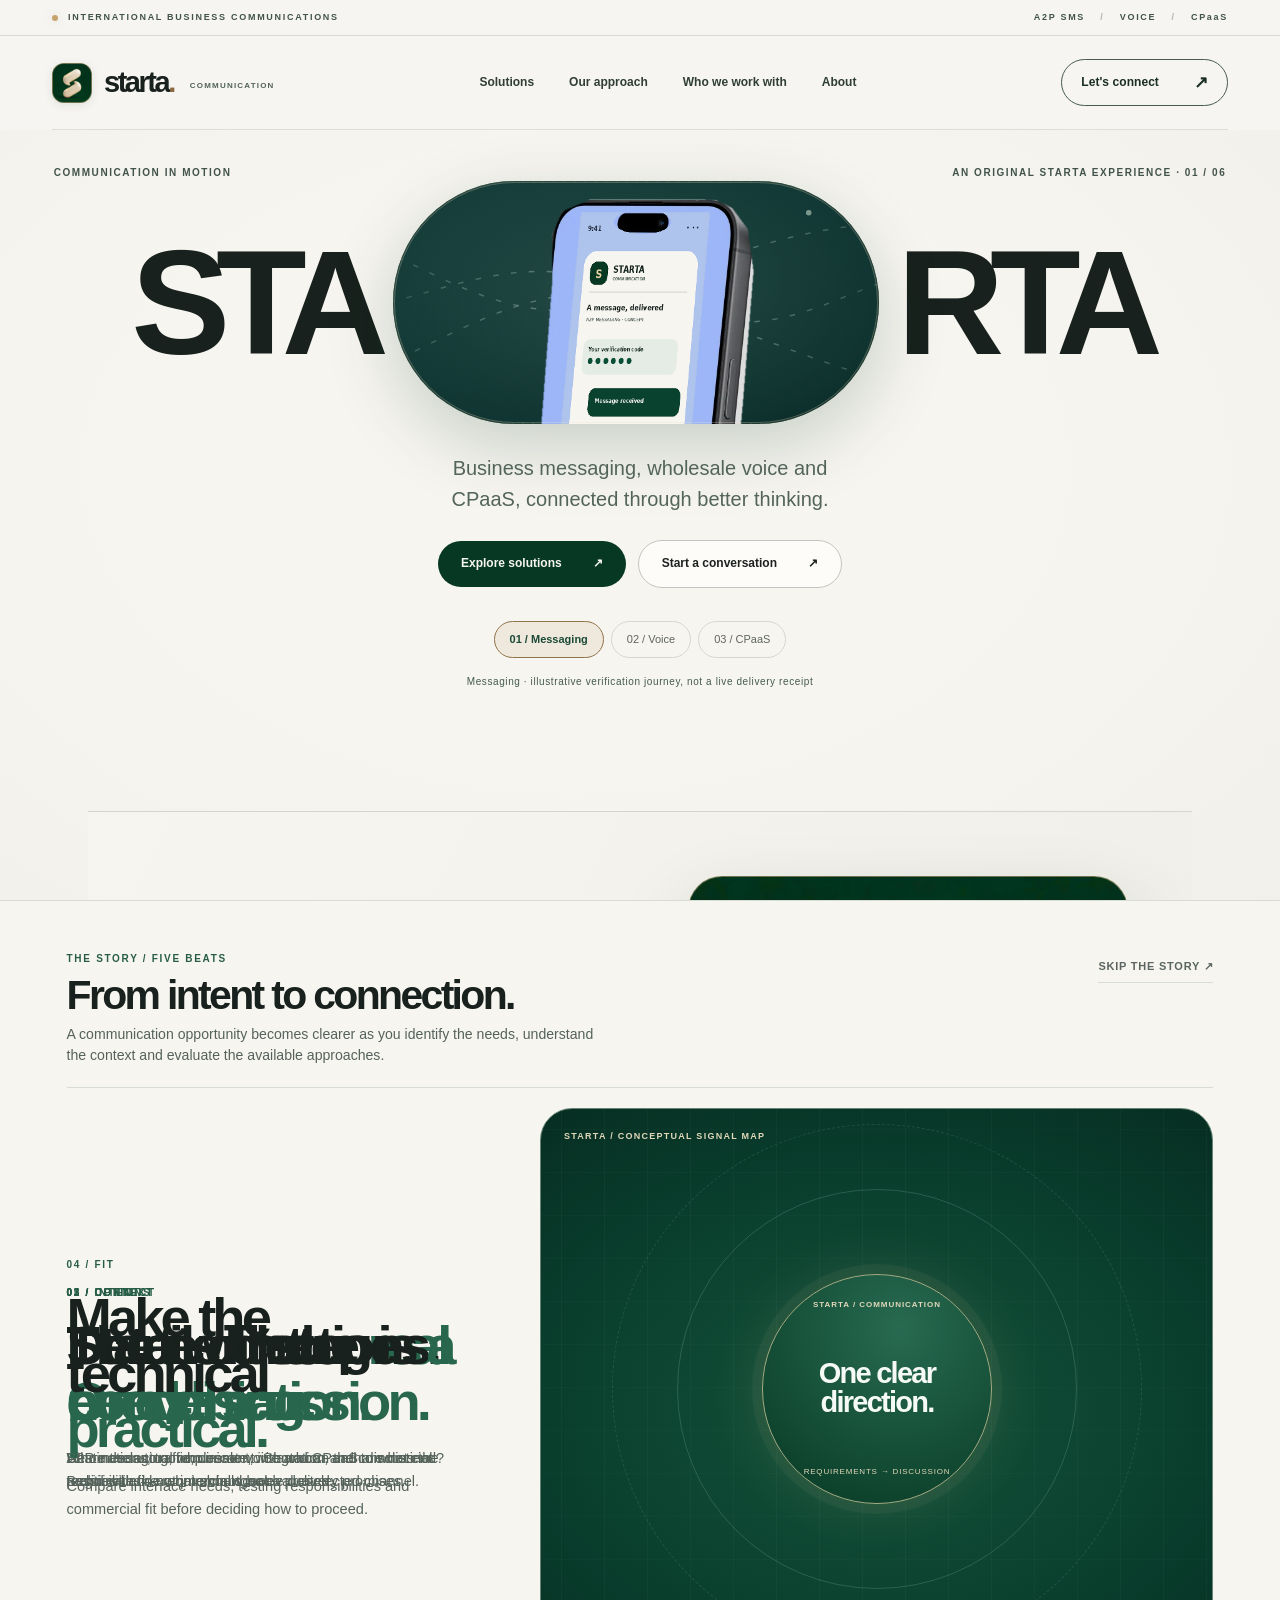
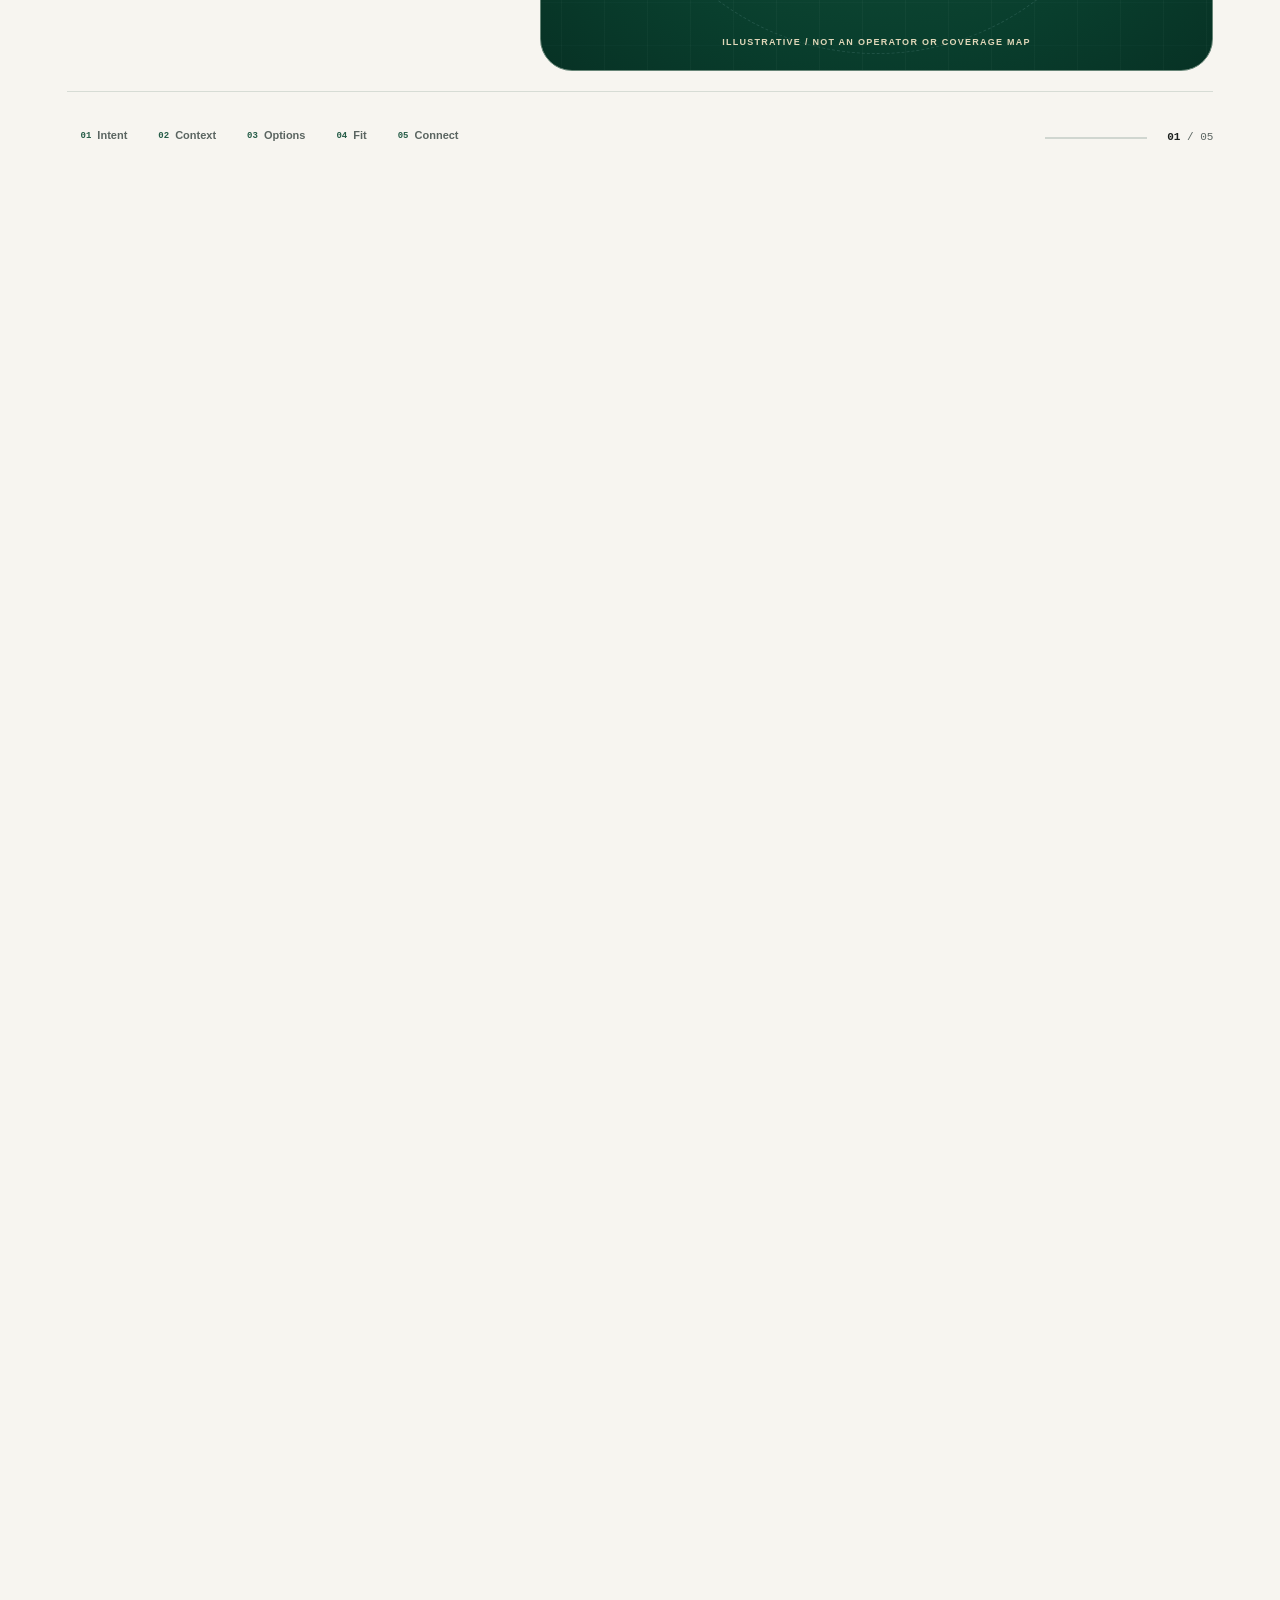
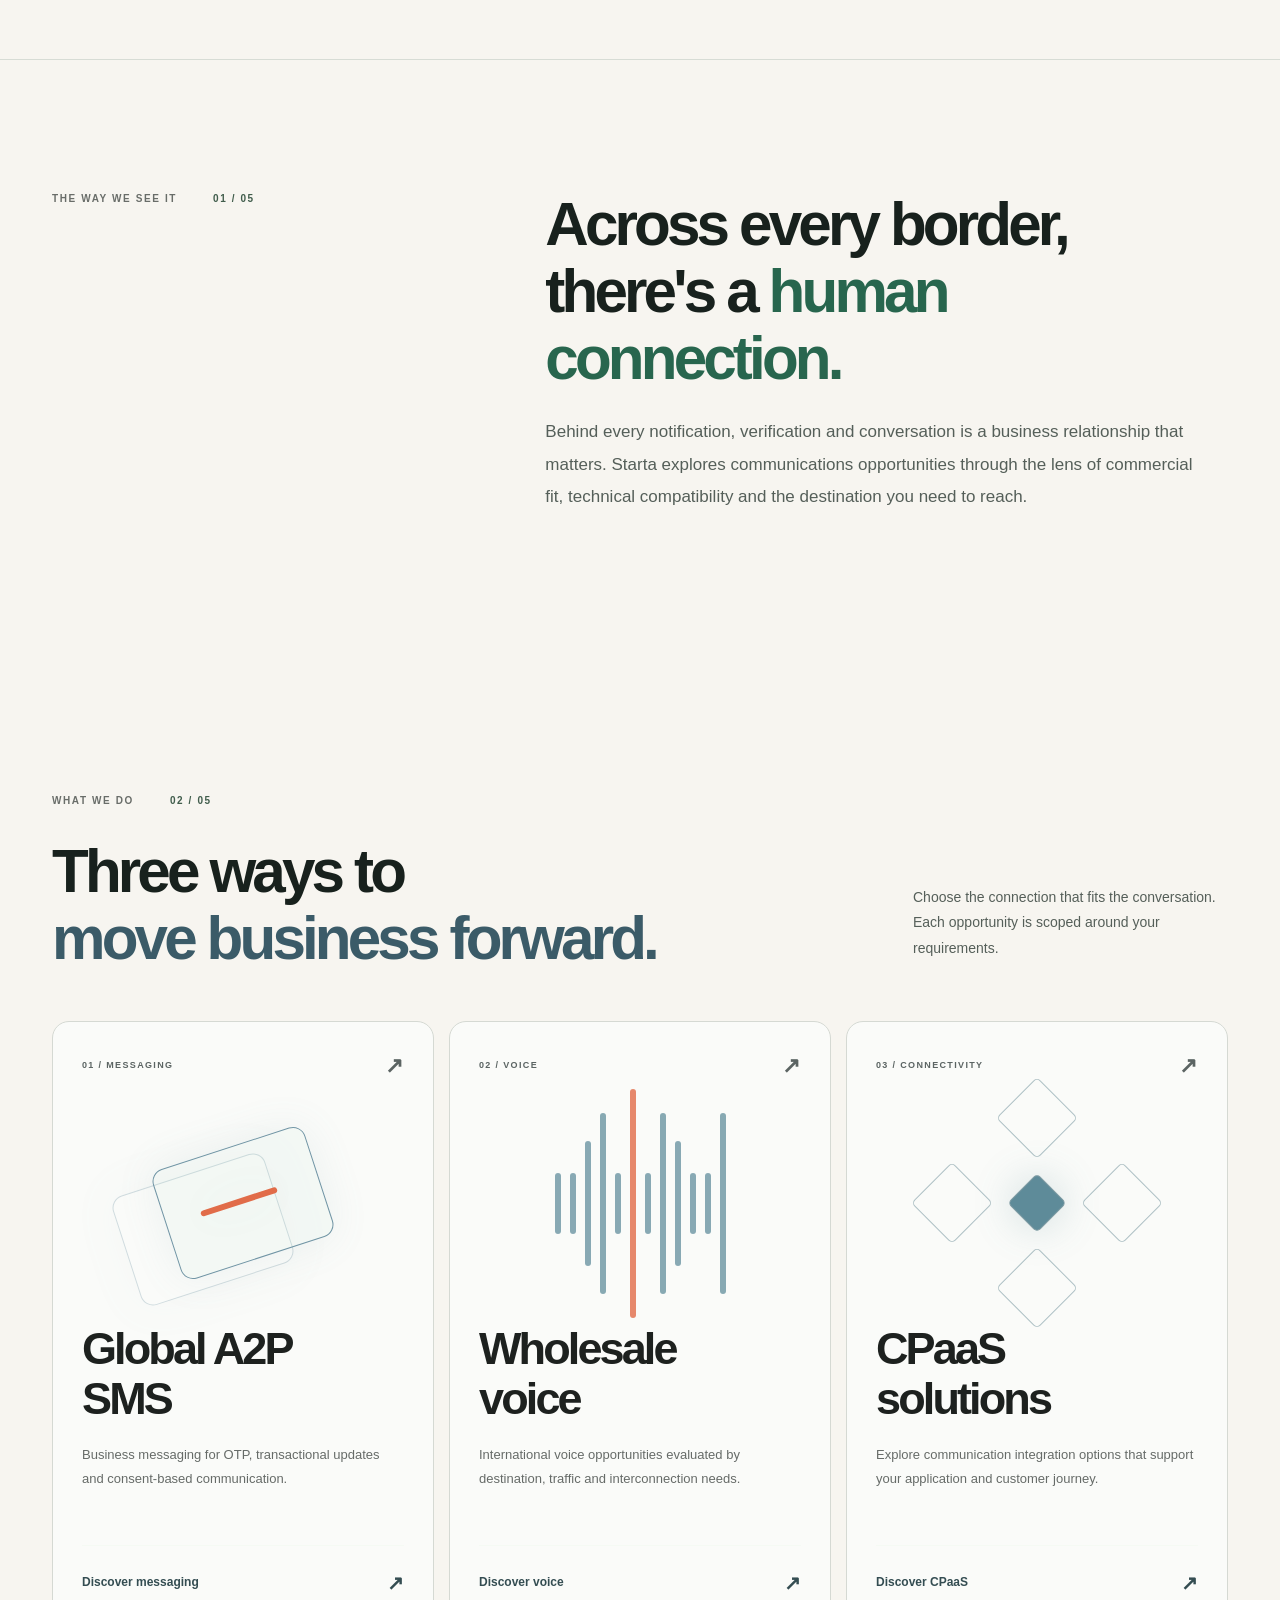
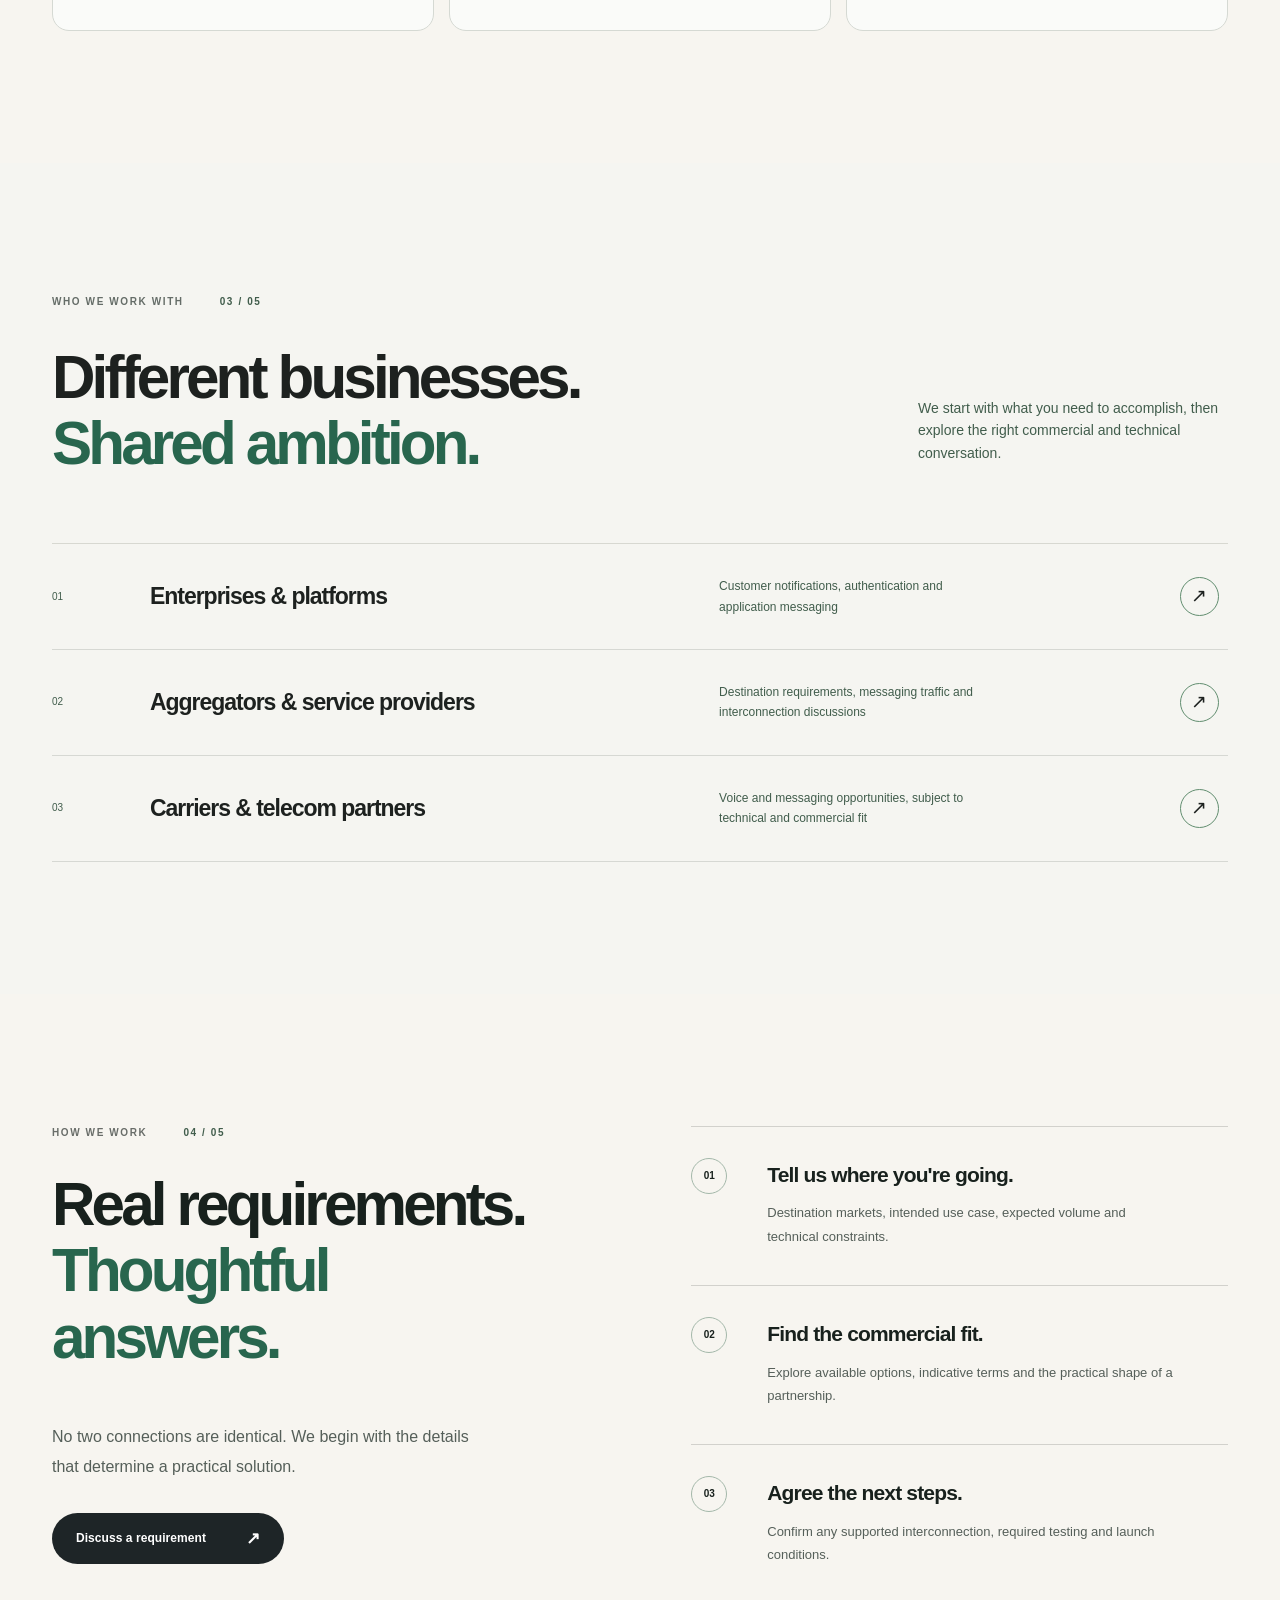
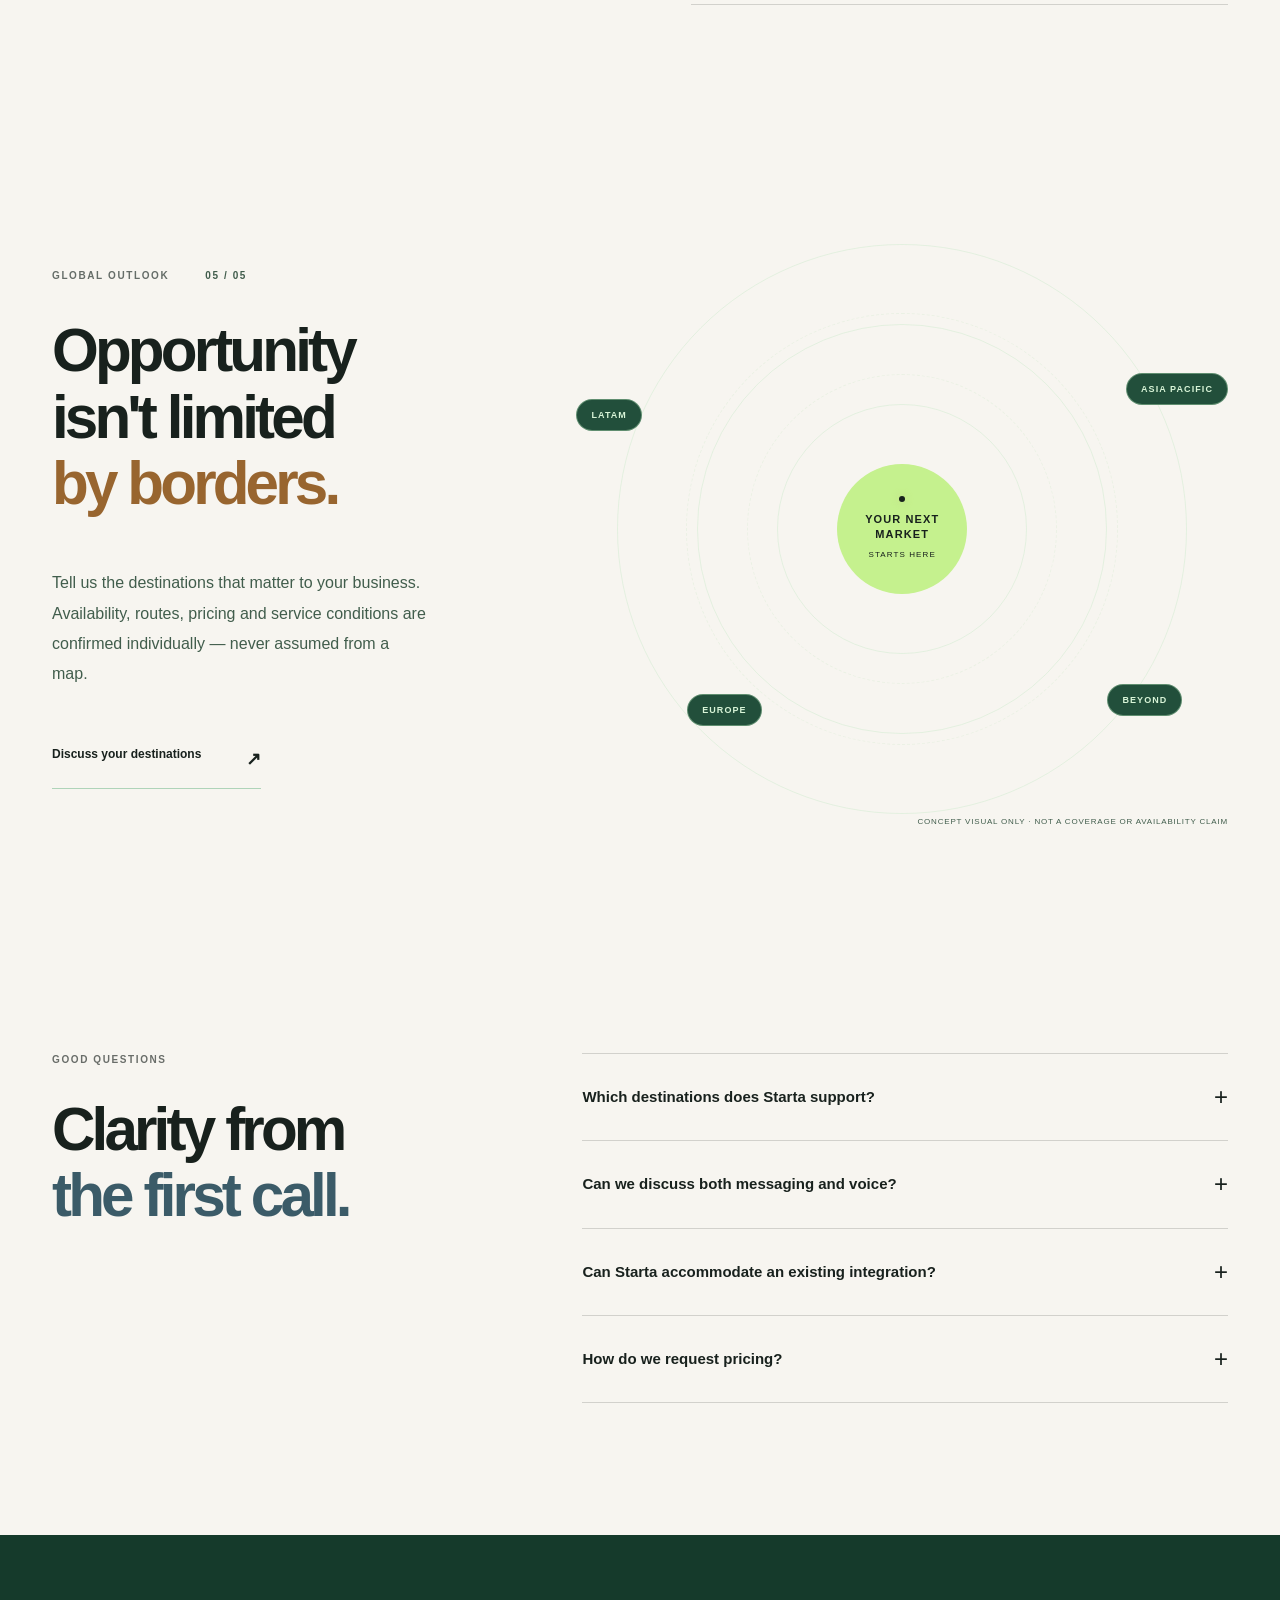
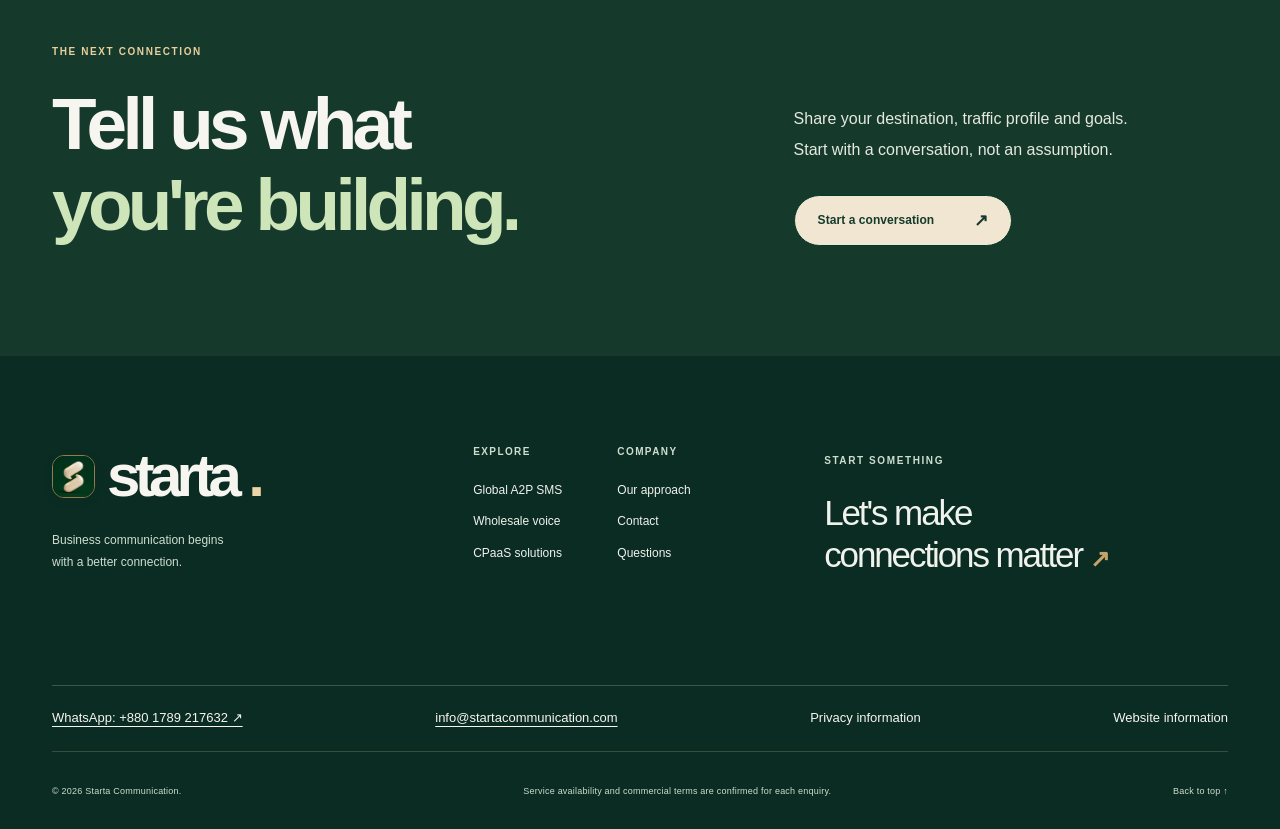
==== commit ca03eb68: "fix(review-a11y): correct contrast in homepage story sections and supporting pages without altering " ====
--- a/index.html
+++ b/index.html
@@ -309,7 +309,21 @@
 @media(max-width:900px){.starta-phone-stack{top:-21px;width:clamp(210px,62vw,278px)}}
 @media(max-width:390px){.starta-phone-stack{width:clamp(205px,63vw,246px);top:-18px}}
 @media(prefers-reduced-motion:reduce){.starta-phone-stack,.starta-phone-screen{transition:none!important;animation:none!important}.starta-phone-stack{opacity:1;transform:translate3d(-50%,0,0)!important}}
-</style><meta name="referrer" content="strict-origin-when-cross-origin"></head><body class="page-index">
+</style><meta name="referrer" content="strict-origin-when-cross-origin"><style id="starta-a11y-contrast">
+/* Below-hero readability correction; original hero markup, motion and layout remain intact. */
+.intro-statement .eyebrow > b,
+#solutions .eyebrow > b,
+#audiences > .wrap > .eyebrow > b,
+#approach .eyebrow > b,
+.coverage-section .eyebrow > b {color:#415d4c !important;opacity:1 !important}
+#audiences .audience-intro > p,
+#audiences a > .audience-no,
+#audiences a > span:nth-child(3),
+.coverage-section .coverage-grid p,
+.coverage-section .coverage-caveat {color:#415d4c !important}
+.coverage-section .coverage-grid h2 em {color:#98652f !important}
+.closing-cta .closing-grid h2 em {color:#cde5b9 !important}
+</style></head><body class="page-index">
 <a class="skip-link" href="#main">Skip to content</a>
 <div class="shell-top">
 <div class="eyebrow-ticker"><span class="live-dot"></span> INTERNATIONAL BUSINESS COMMUNICATIONS <span class="ticker-right">A2P SMS <span class="tick-slash">/</span> VOICE <span class="tick-slash">/</span> CPaaS</span></div>
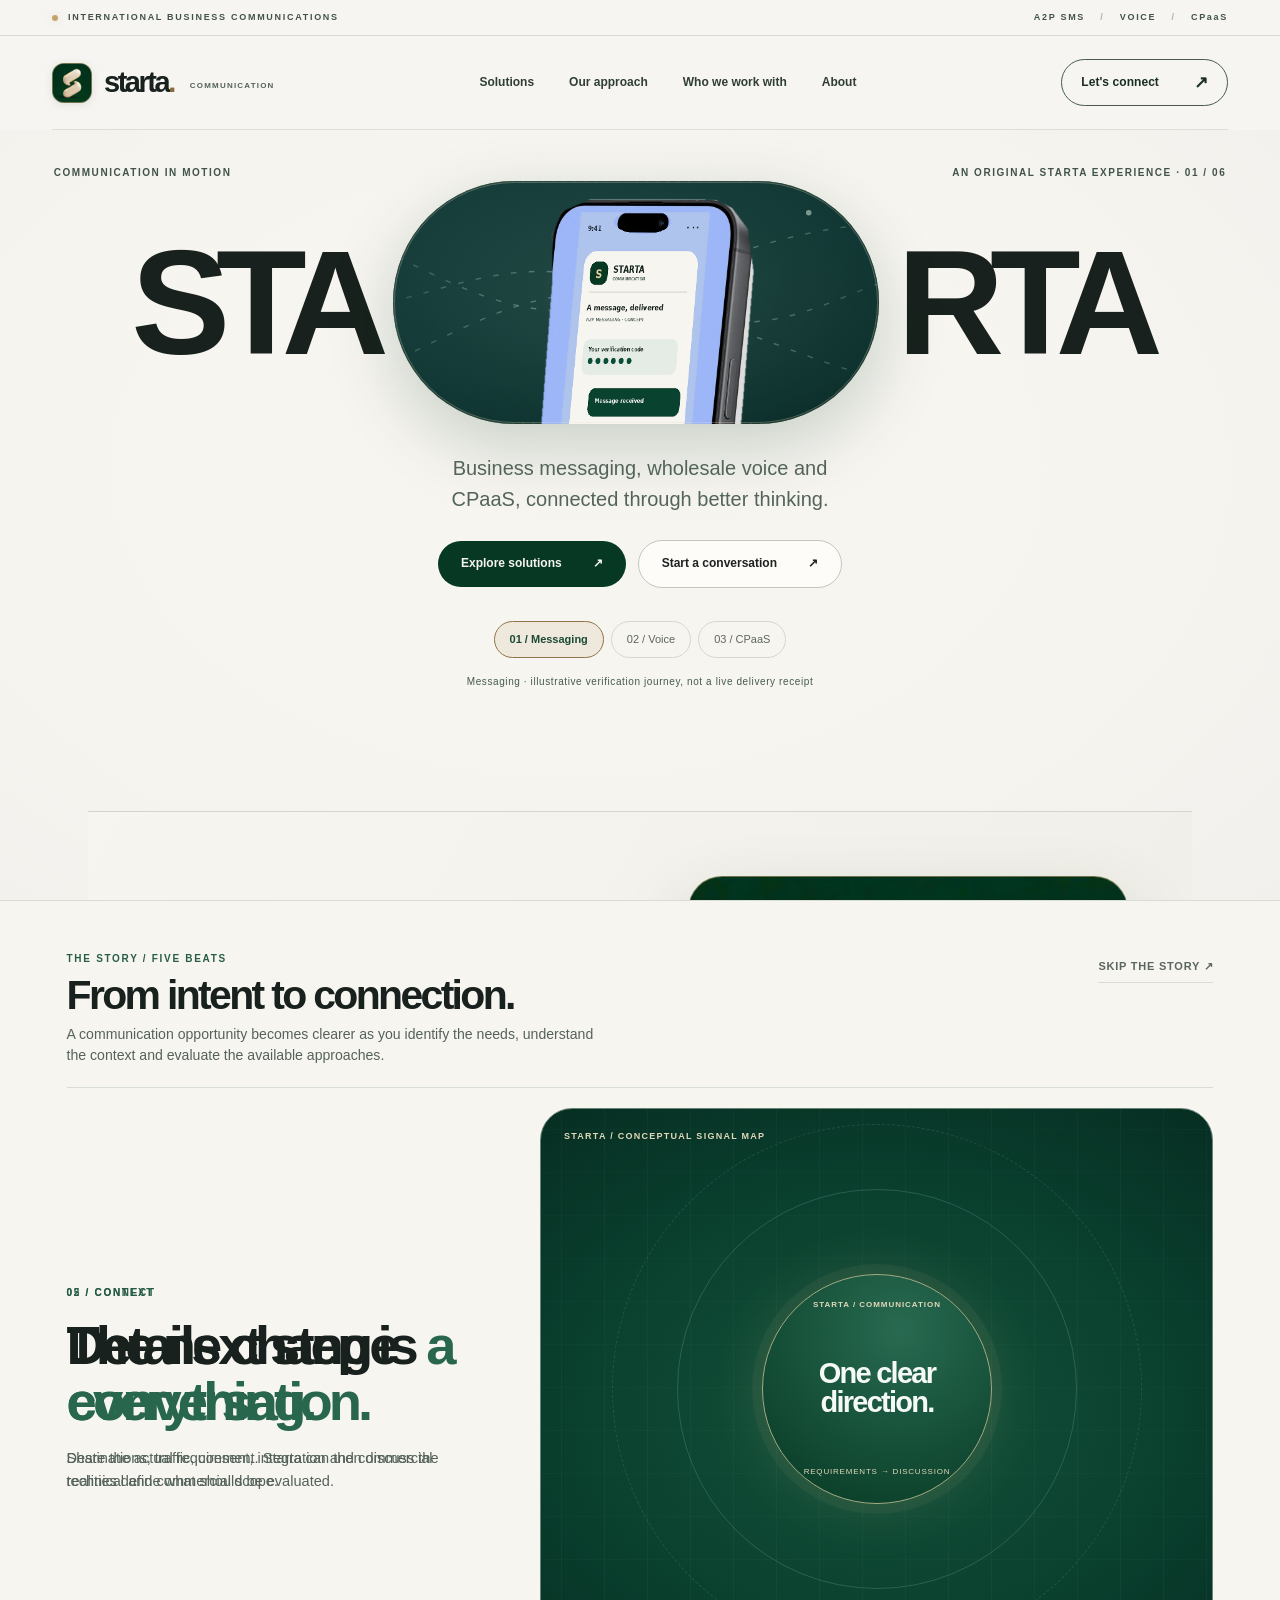
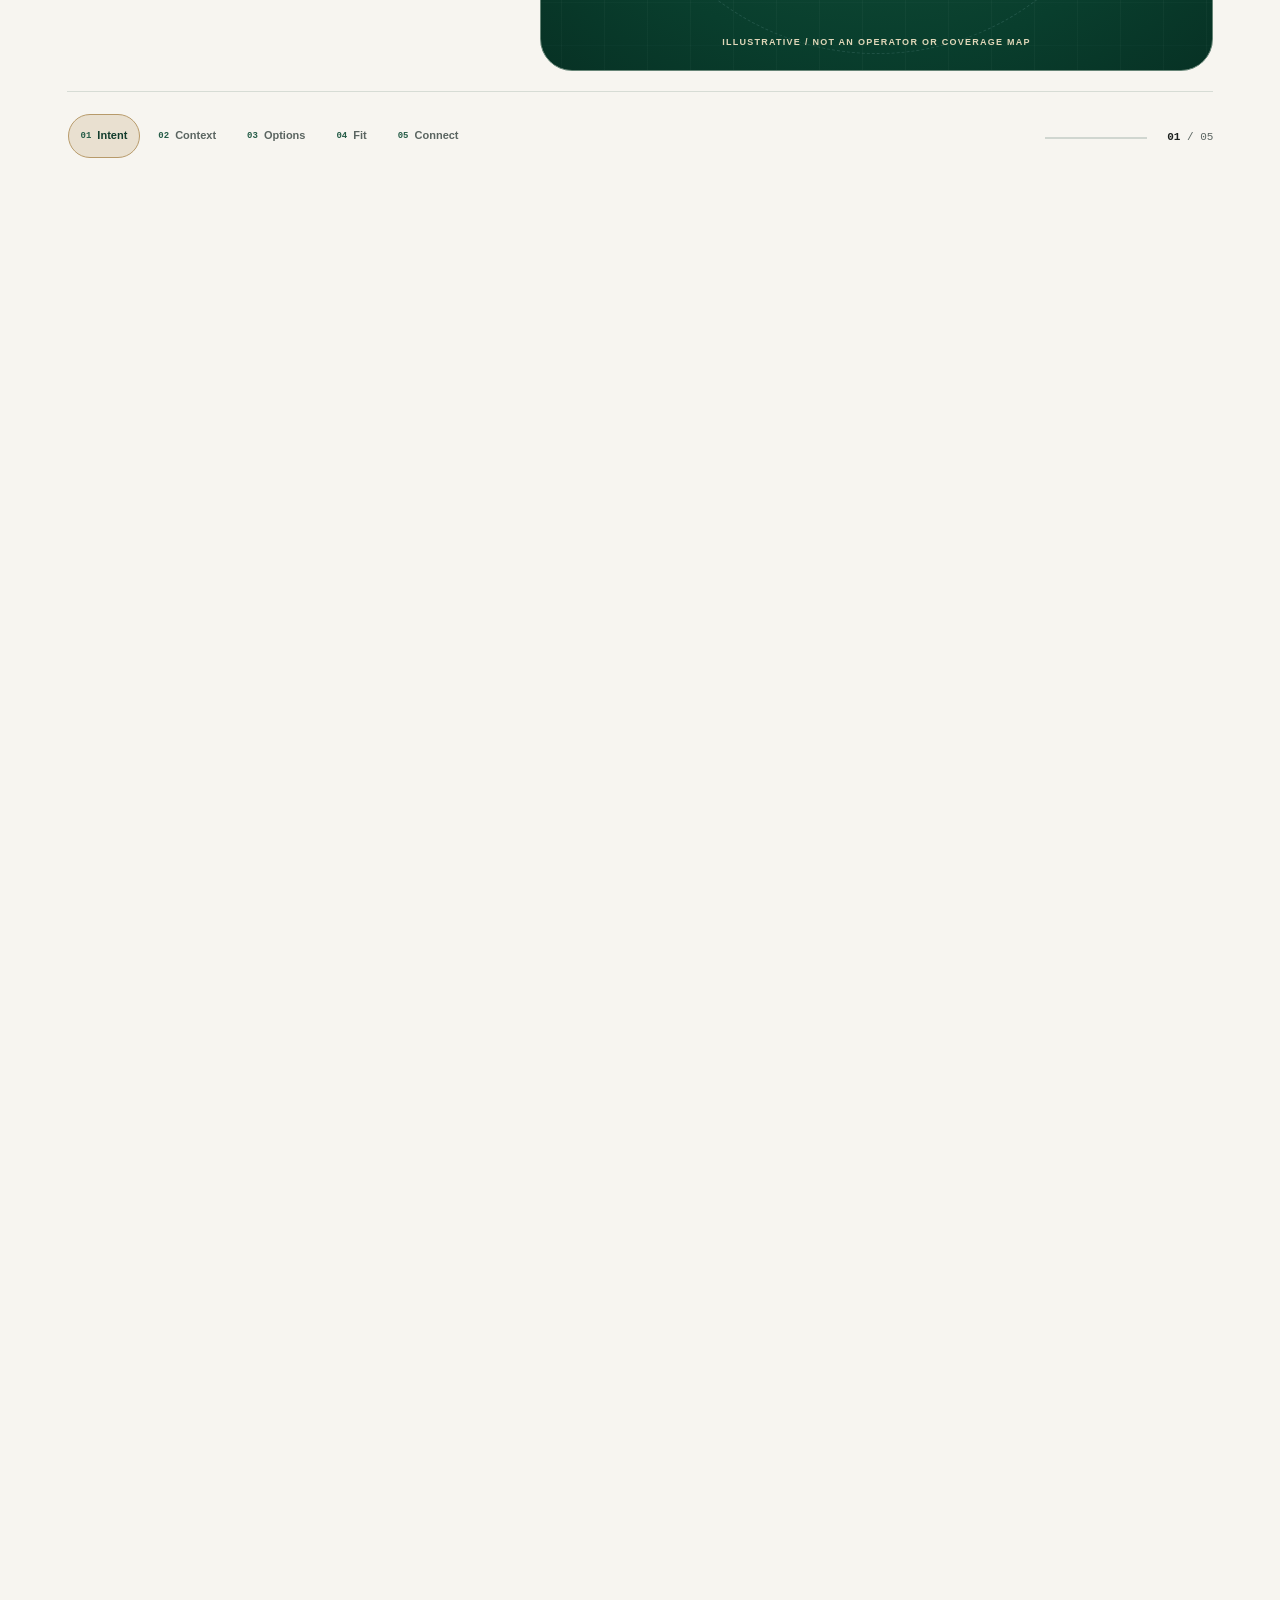
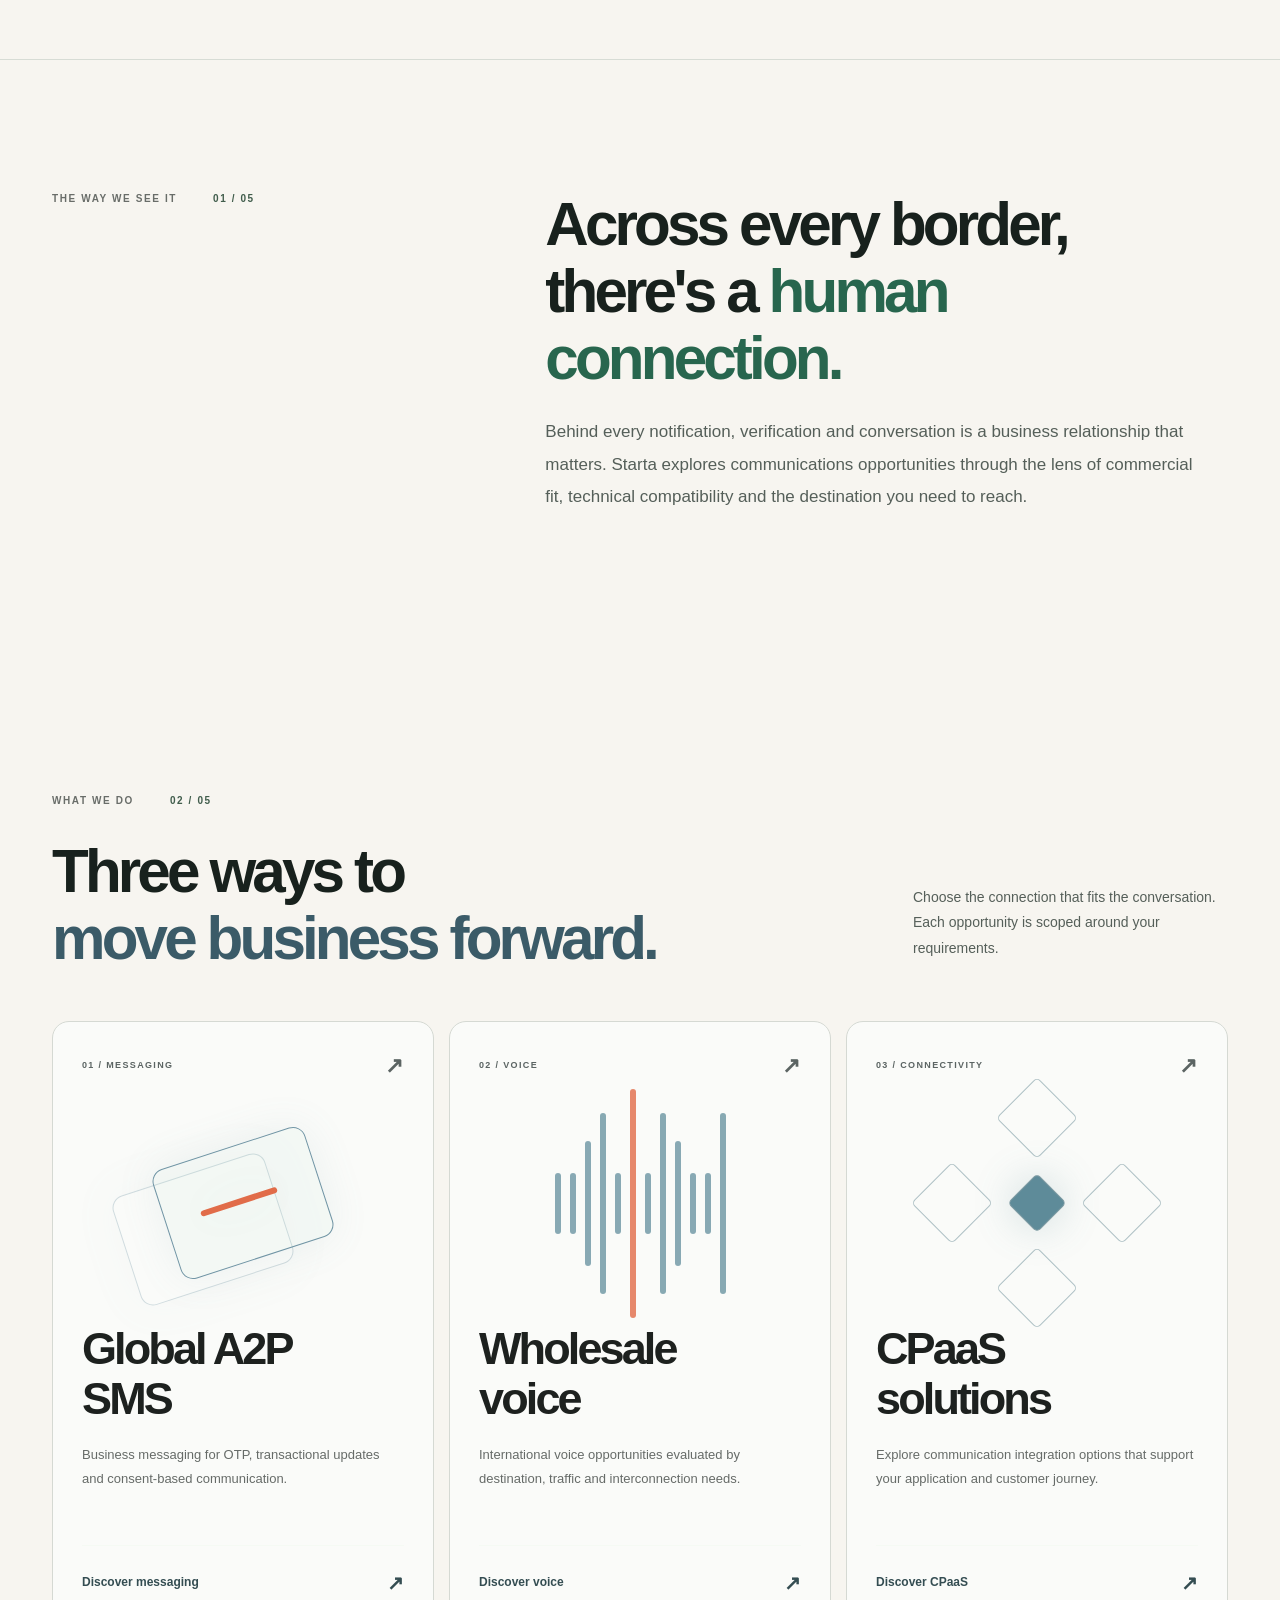
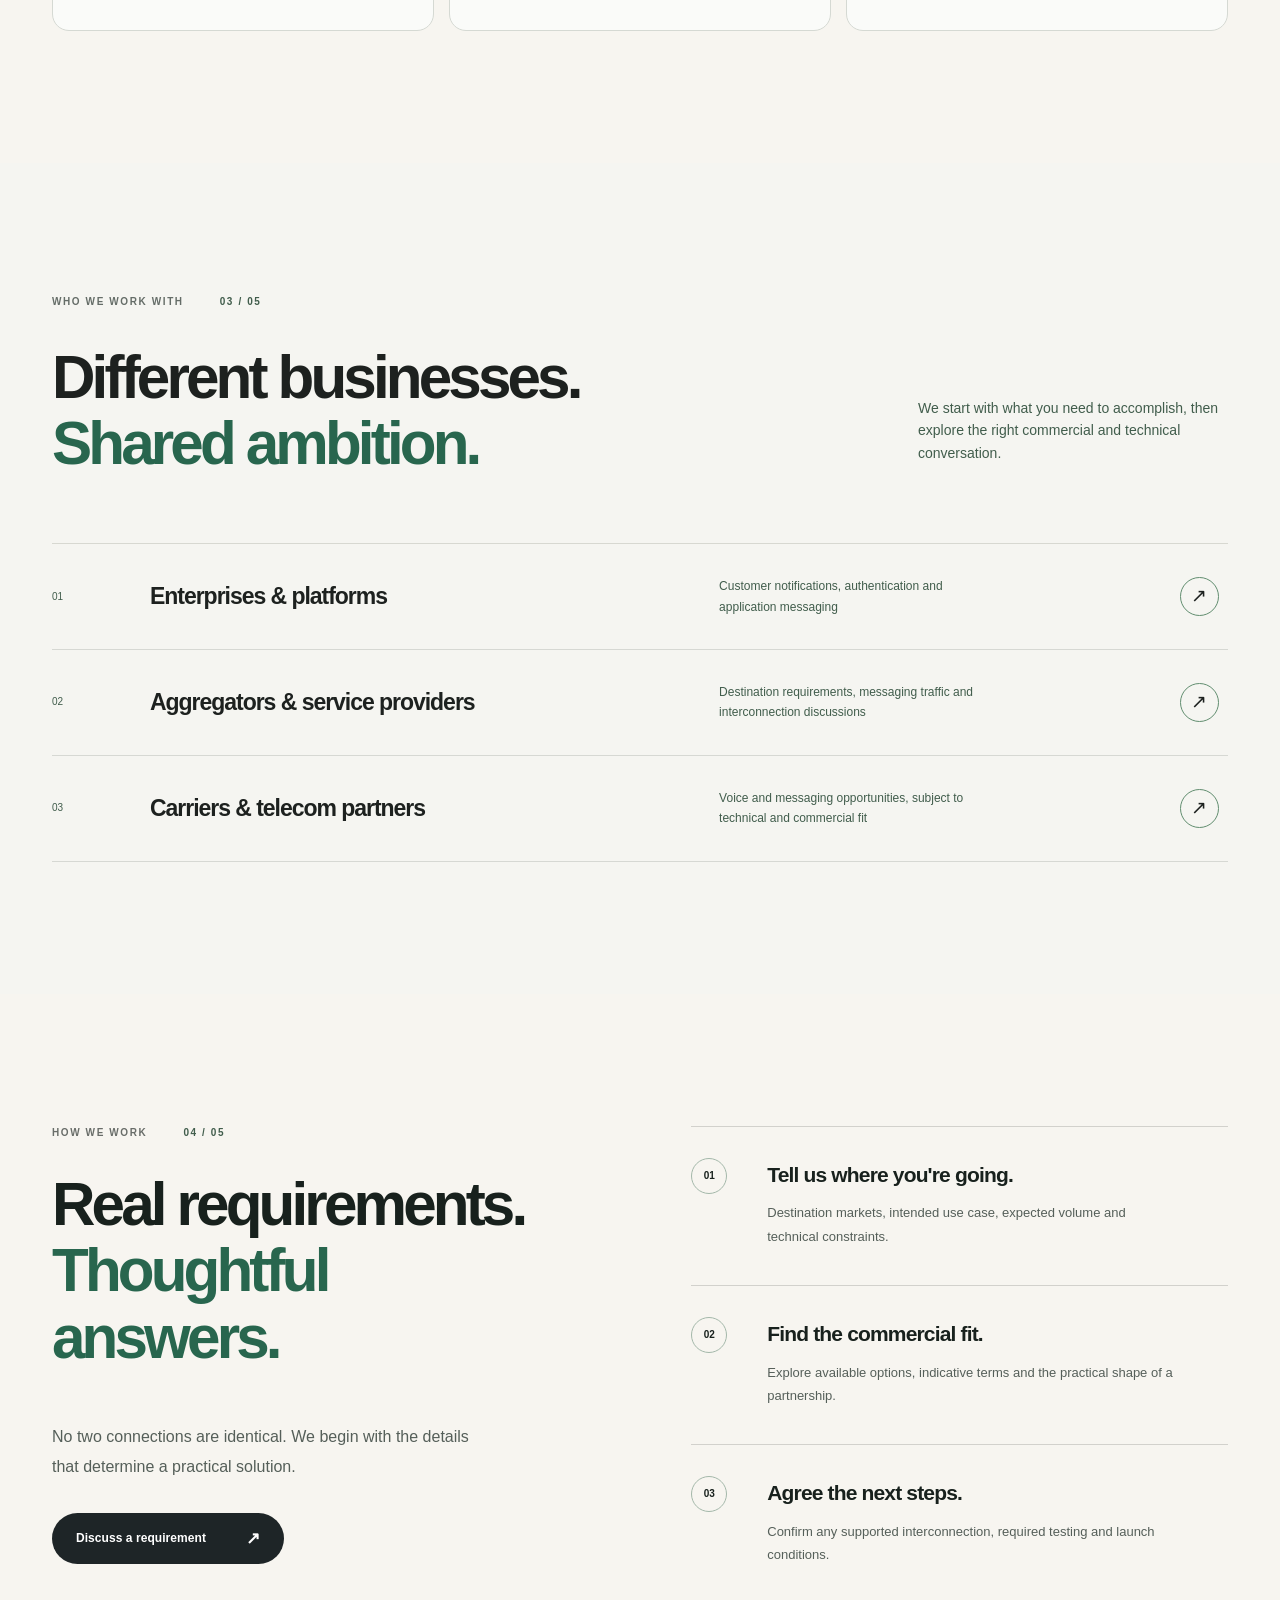
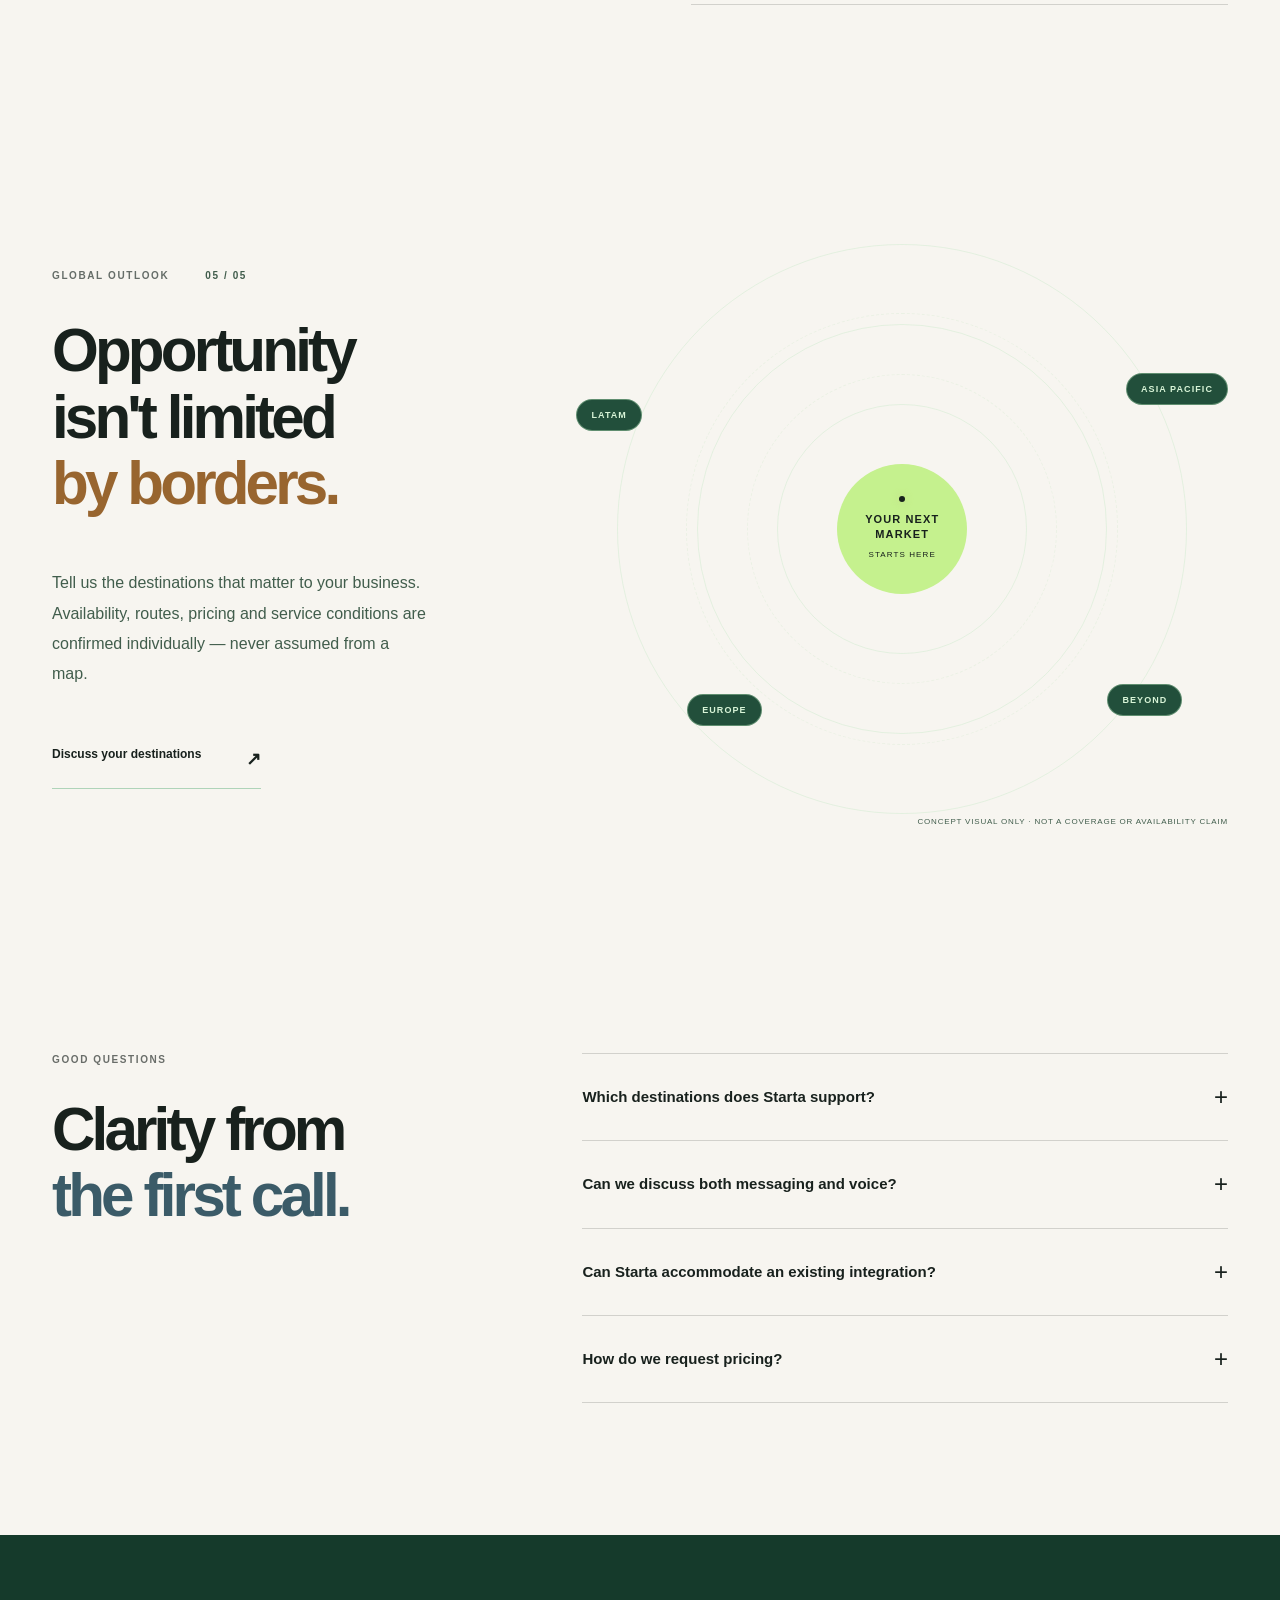
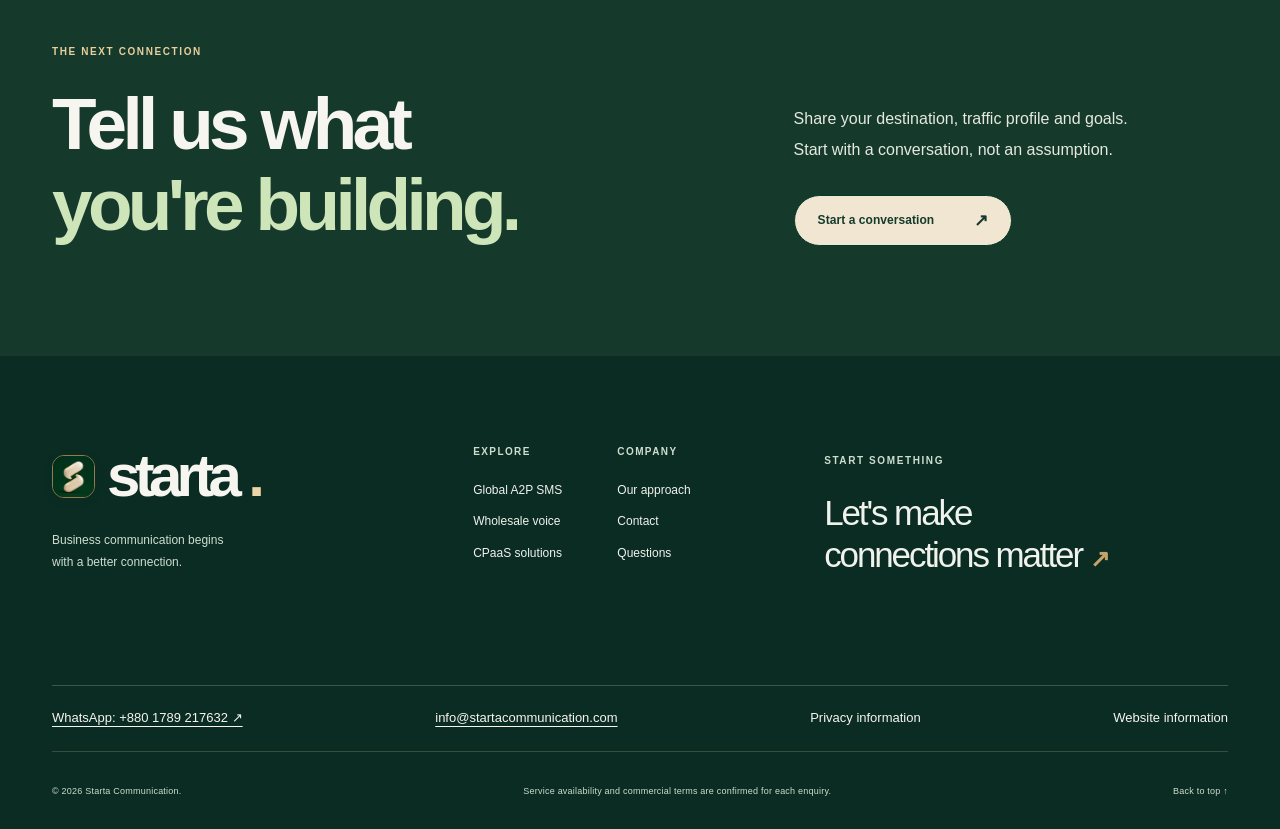
==== commit 169e5de0: "preview(starta): sync review-only combined site index.html" ====
--- a/index.html
+++ b/index.html
@@ -323,7 +323,7 @@
 .coverage-section .coverage-caveat {color:#415d4c !important}
 .coverage-section .coverage-grid h2 em {color:#98652f !important}
 .closing-cta .closing-grid h2 em {color:#cde5b9 !important}
-</style></head><body class="page-index">
+</style><link rel="stylesheet" href="assets/starta-bento.css"><script src="assets/starta-bento.js" defer></script></head><body class="page-index">
 <a class="skip-link" href="#main">Skip to content</a>
 <div class="shell-top">
 <div class="eyebrow-ticker"><span class="live-dot"></span> INTERNATIONAL BUSINESS COMMUNICATIONS <span class="ticker-right">A2P SMS <span class="tick-slash">/</span> VOICE <span class="tick-slash">/</span> CPaaS</span></div>
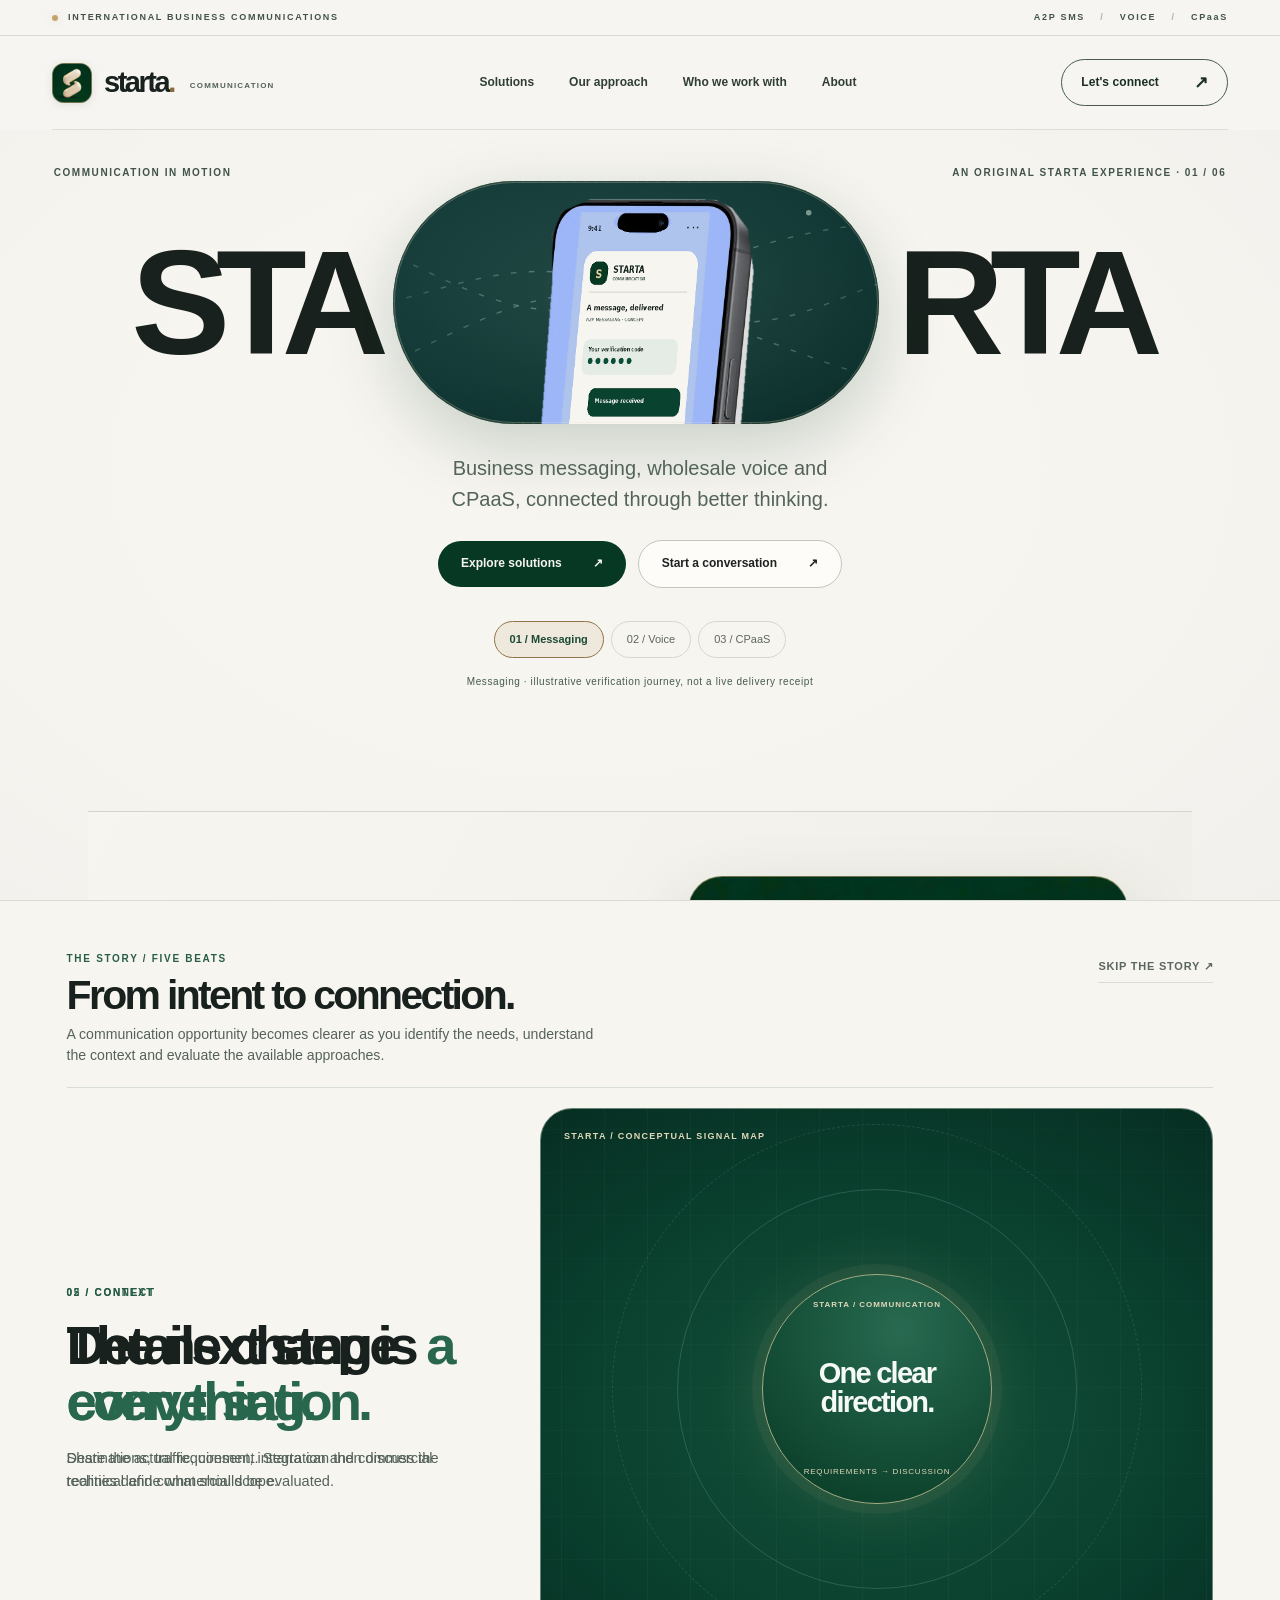
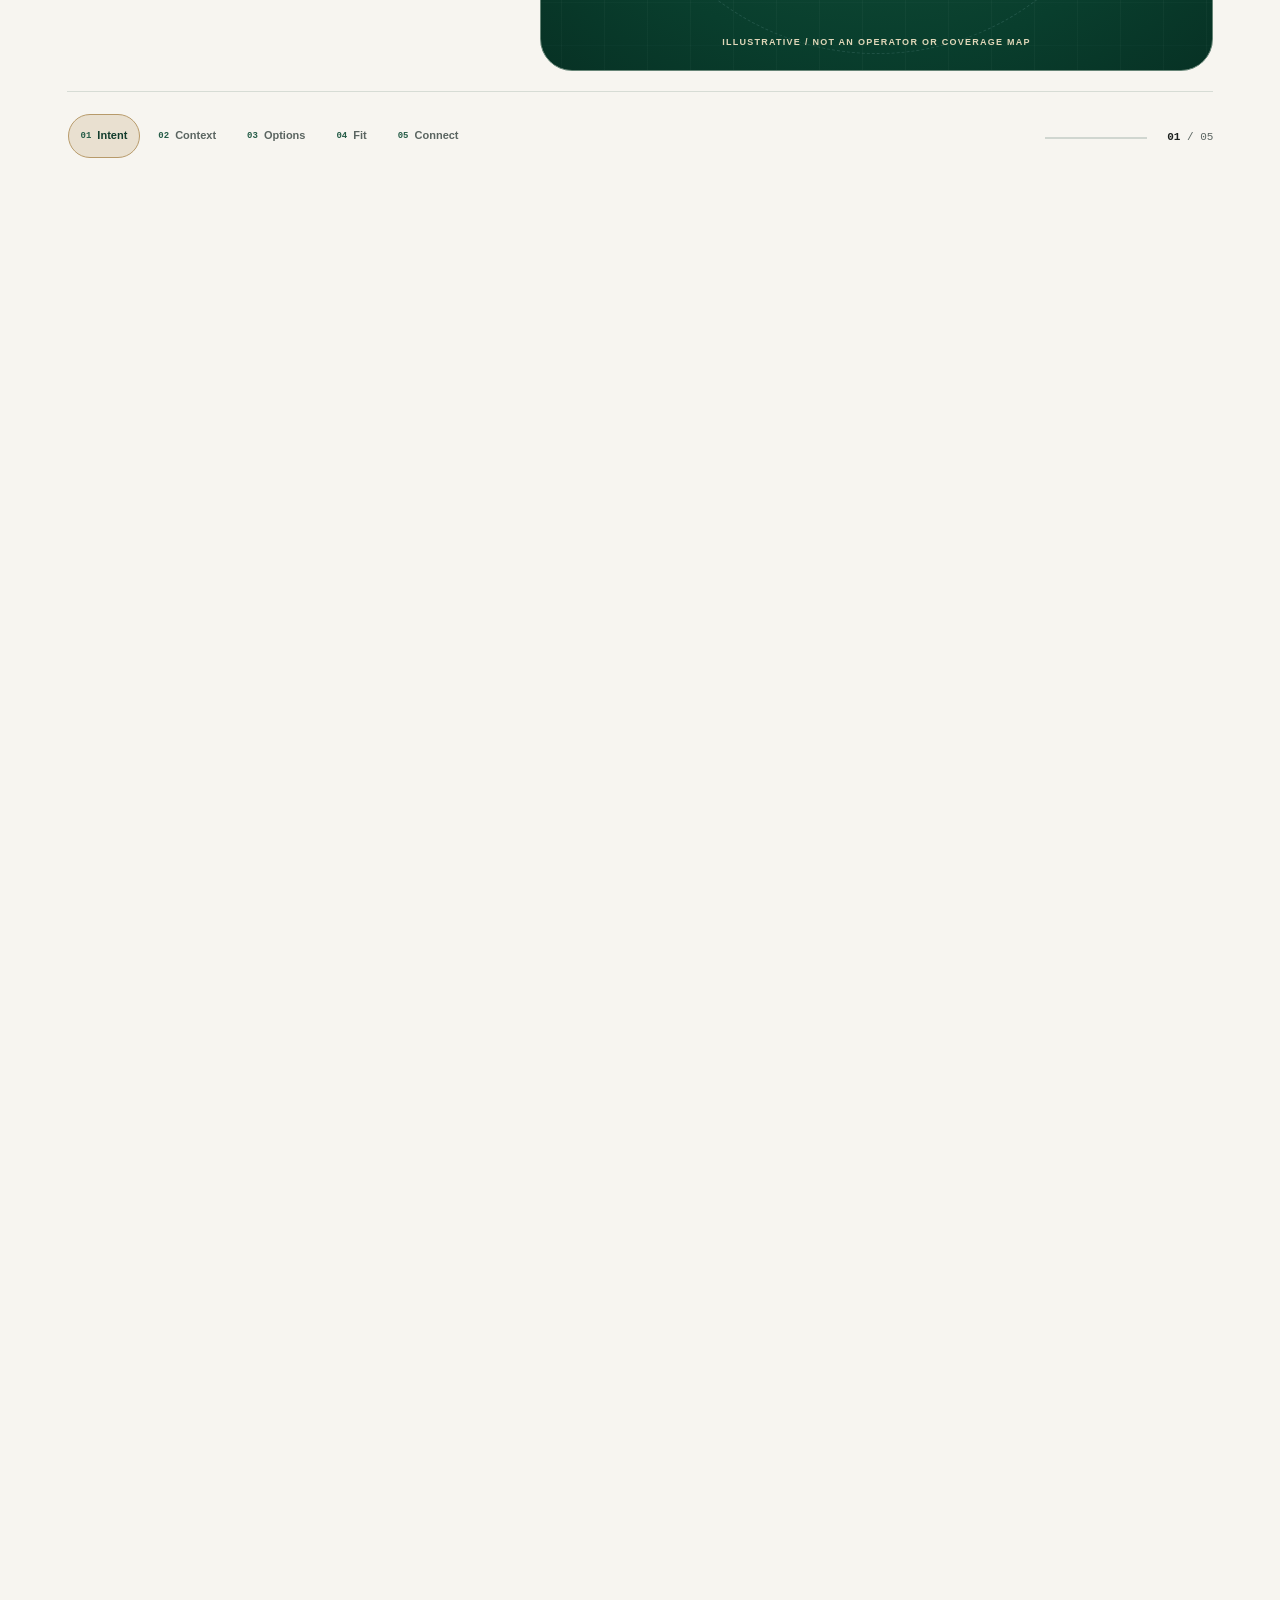
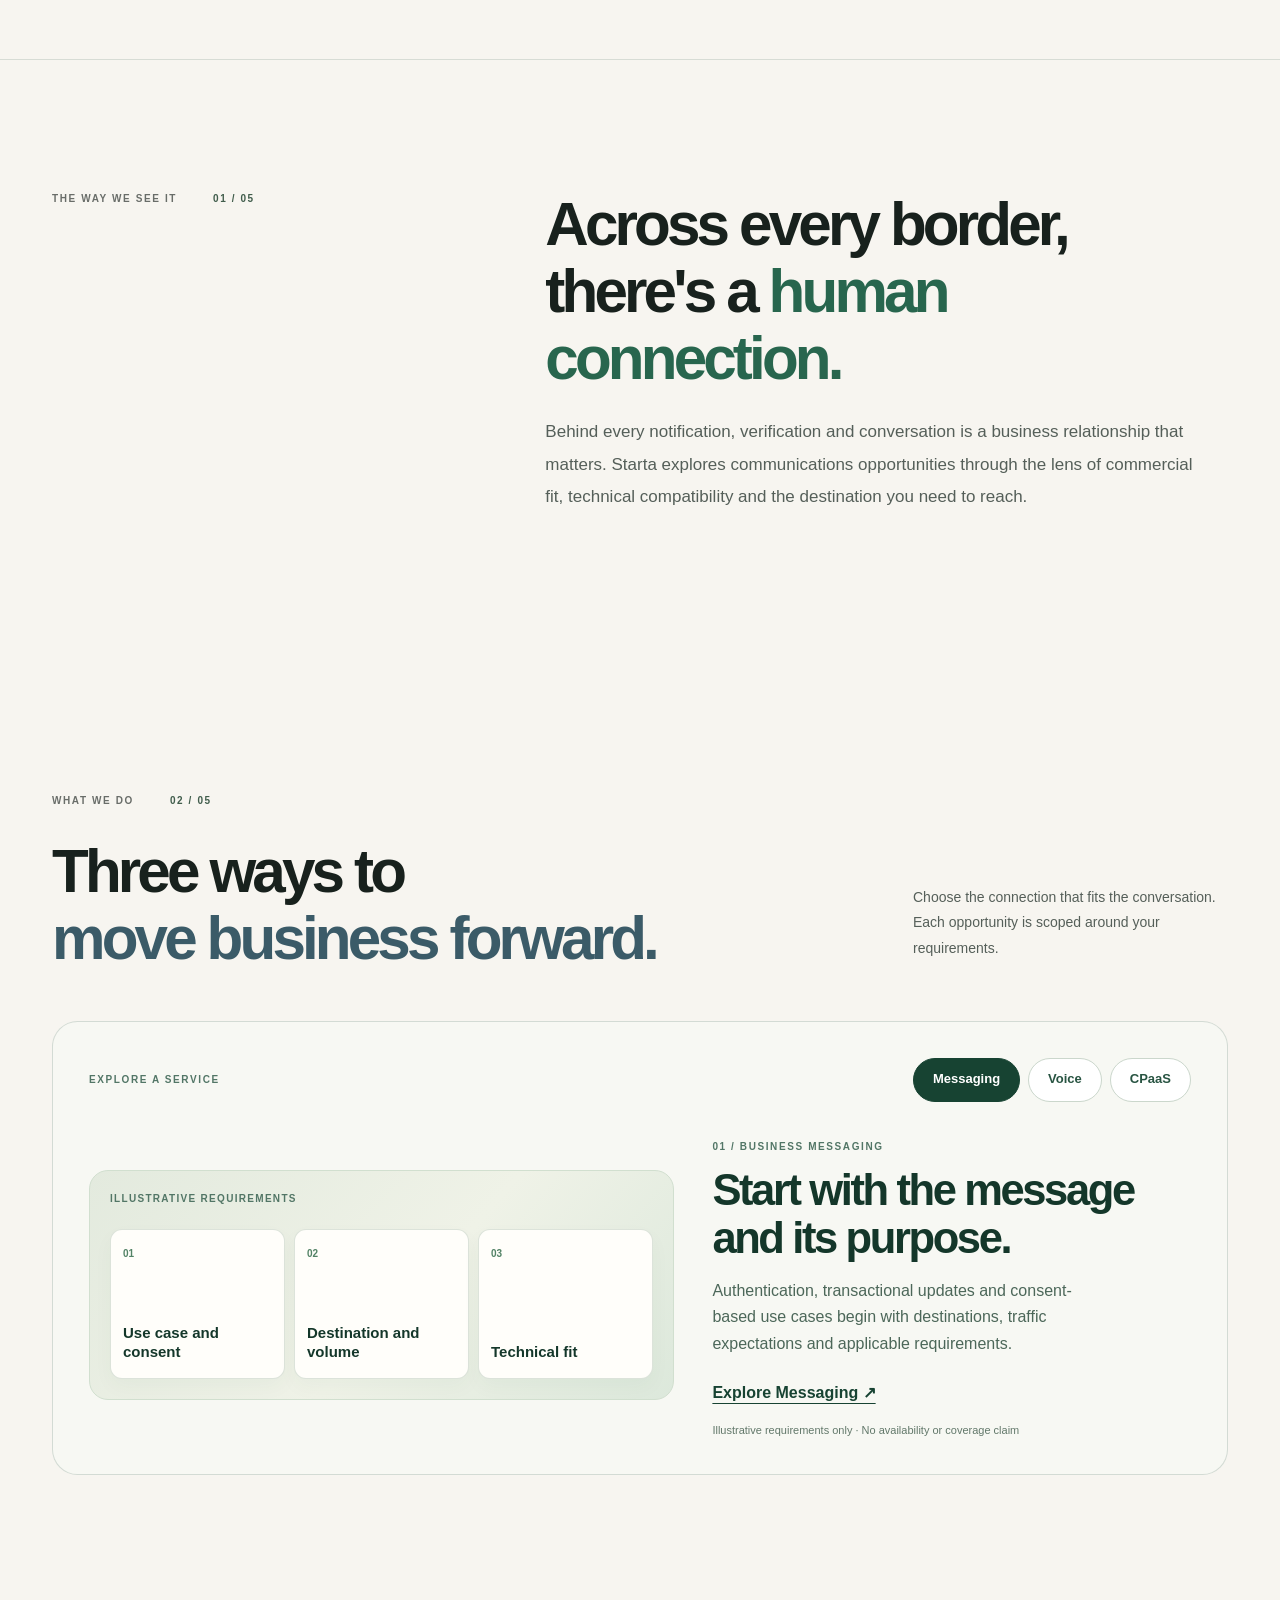
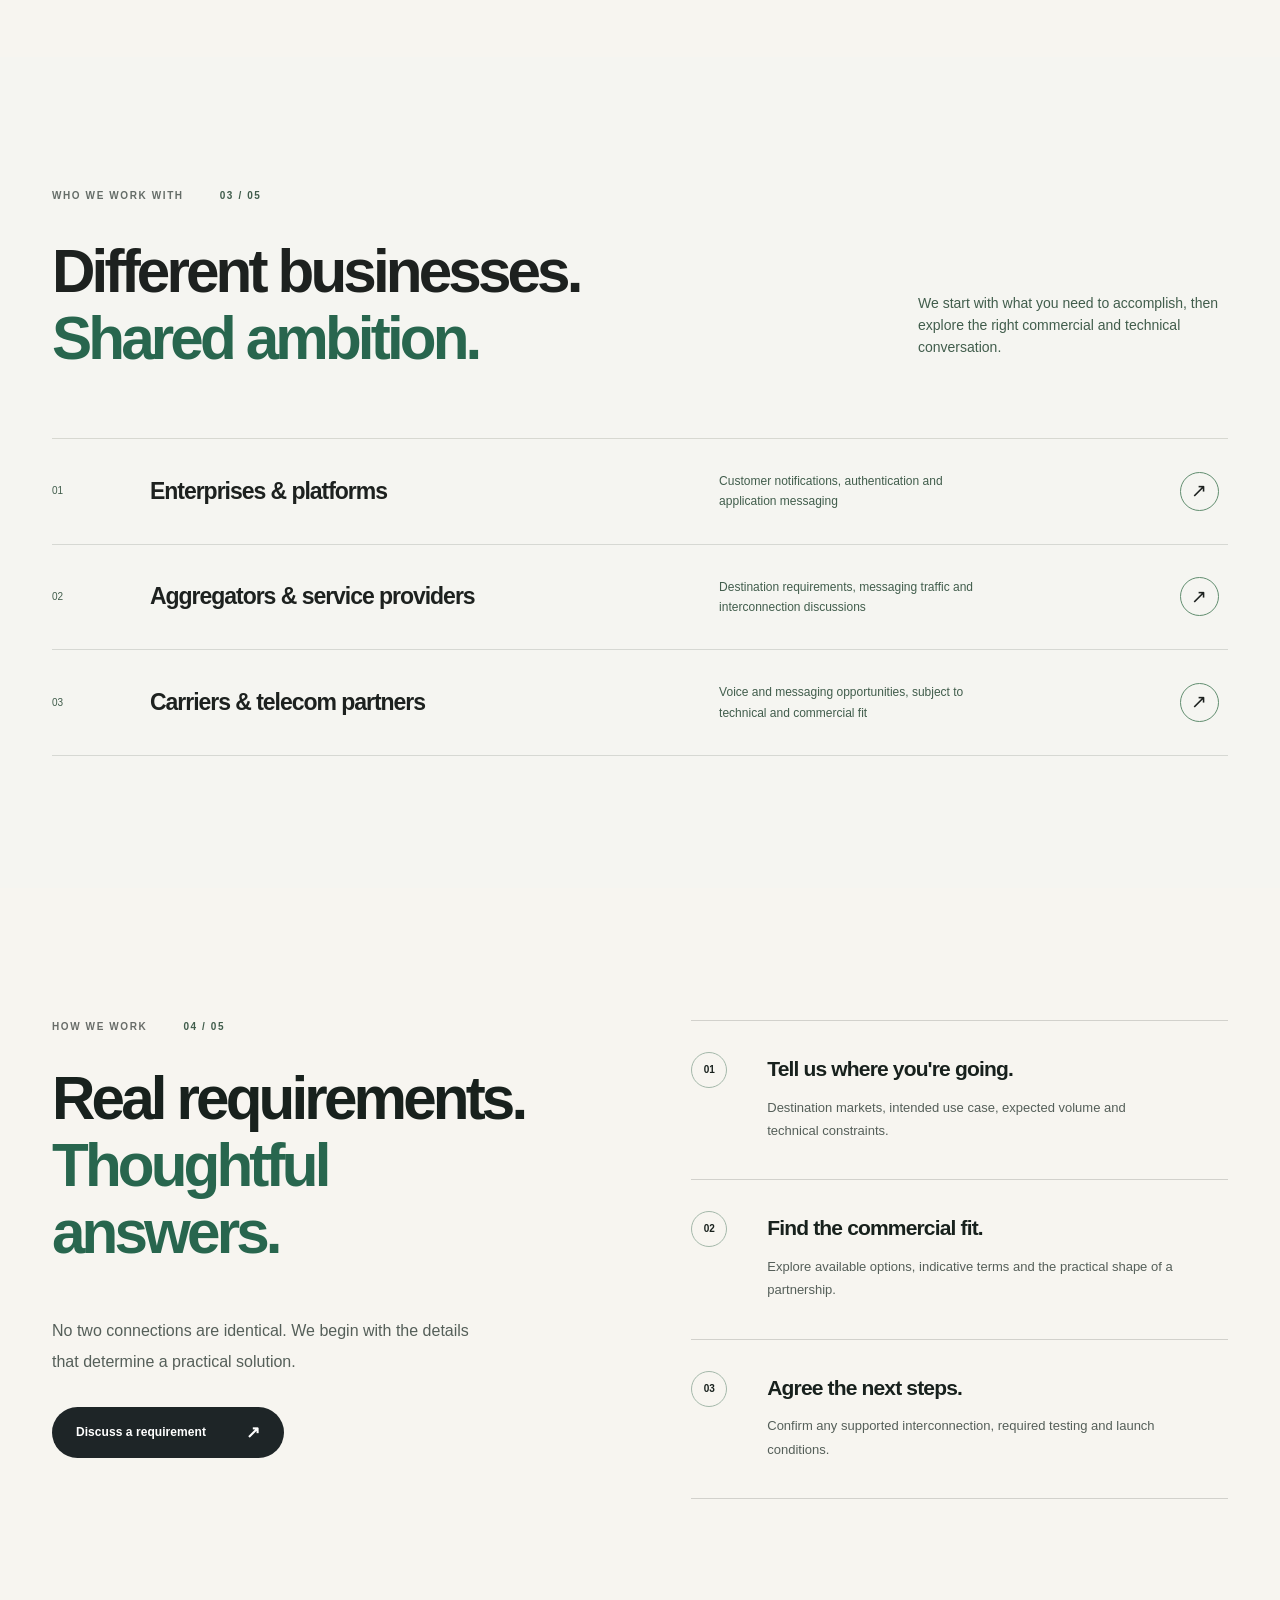
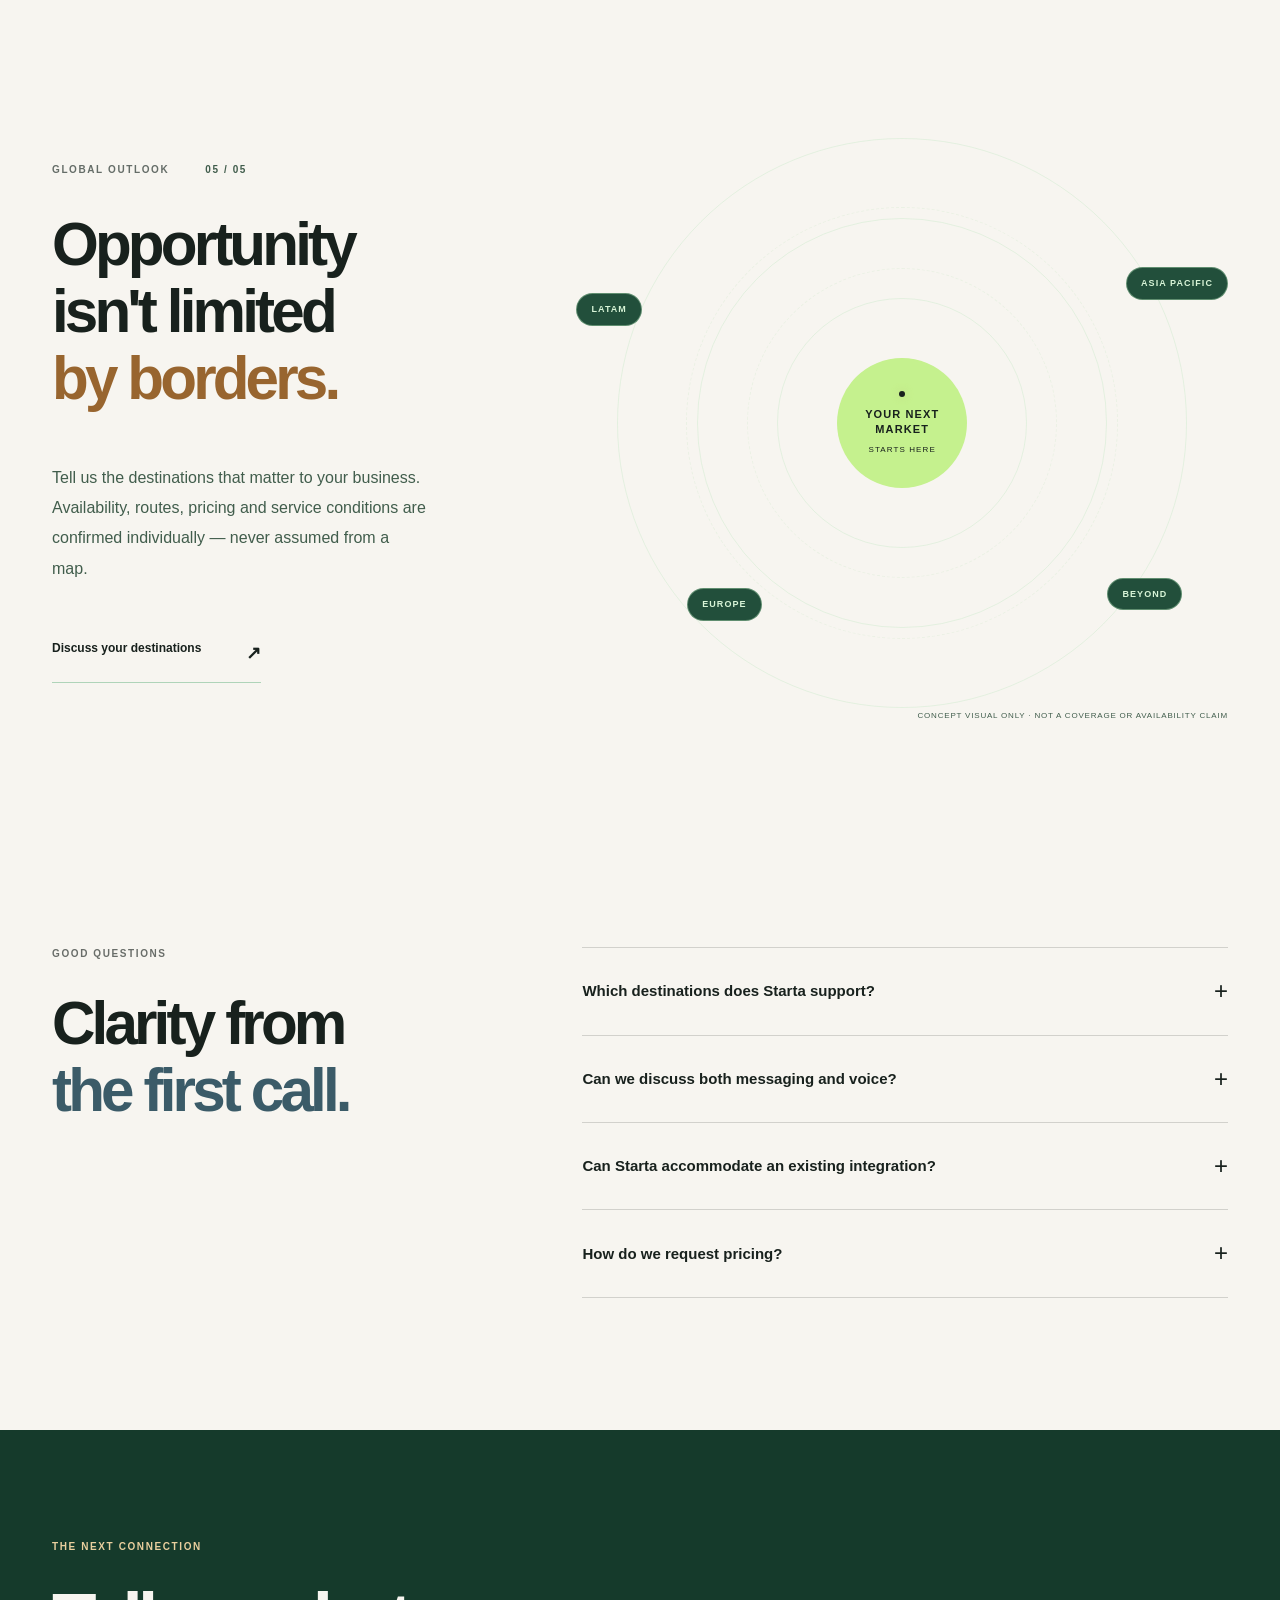
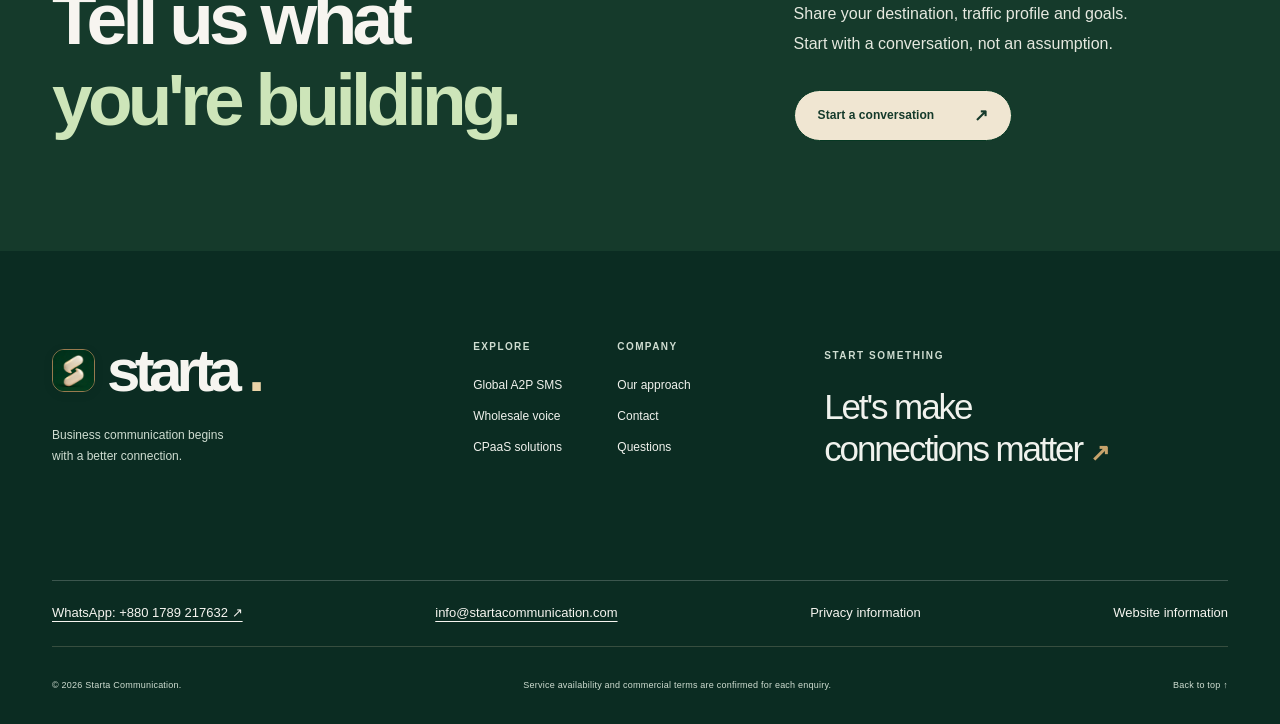
==== commit 1971e6c4: "preview(cinema): sync review-only cinematic page index.html" ====
--- a/index.html
+++ b/index.html
@@ -323,7 +323,7 @@
 .coverage-section .coverage-caveat {color:#415d4c !important}
 .coverage-section .coverage-grid h2 em {color:#98652f !important}
 .closing-cta .closing-grid h2 em {color:#cde5b9 !important}
-</style><link rel="stylesheet" href="assets/starta-bento.css"><script src="assets/starta-bento.js" defer></script></head><body class="page-index">
+</style><link rel="stylesheet" href="assets/starta-bento.css"><script src="assets/starta-bento.js" defer></script><link rel="stylesheet" href="assets/starta-cinema.css"><script src="assets/starta-phone-3d.js" defer></script><script src="assets/starta-cinema.js" defer></script></head><body class="page-index">
 <a class="skip-link" href="#main">Skip to content</a>
 <div class="shell-top">
 <div class="eyebrow-ticker"><span class="live-dot"></span> INTERNATIONAL BUSINESS COMMUNICATIONS <span class="ticker-right">A2P SMS <span class="tick-slash">/</span> VOICE <span class="tick-slash">/</span> CPaaS</span></div>
--- a/assets/starta-bento.css
+++ b/assets/starta-bento.css
@@ -0,0 +1,37 @@
+/* Starta V4 supporting services — intentionally light and editorial. */
+#solutions .starta-bento{margin:0 0 clamp(26px,4vw,50px);border:1px solid rgba(30,72,52,.16);border-radius:clamp(16px,2vw,28px);background:#f7f8f3;padding:clamp(18px,3vw,36px);color:#14372a}
+#solutions .starta-bento-tabs{display:flex;flex-wrap:wrap;gap:8px;align-items:center;margin-bottom:clamp(18px,3vw,30px)}
+#solutions .starta-bento-kicker{font-size:10px;letter-spacing:.16em;font-weight:750;color:#527666}
+#solutions .starta-bento-tabs .starta-bento-kicker{margin-right:auto;padding-right:16px}
+#solutions .starta-bento-tabs button{border:1px solid #cbd7cc;background:#fff;color:#285442;padding:10px 19px;min-height:44px;border-radius:999px;font:600 13px/1.3 var(--font,system-ui,sans-serif);transition:background .2s ease,color .2s ease,transform .2s ease}
+#solutions .starta-bento-tabs button[aria-pressed="true"]{background:#174332;color:#fff;border-color:#174332}
+#solutions .starta-bento-tabs button:hover{transform:translateY(-2px)}
+#solutions .starta-bento-tabs button:focus-visible{outline:3px solid #79b98a;outline-offset:4px}
+#solutions .starta-bento-detail{display:grid;grid-template-columns:minmax(0,1.1fr) minmax(0,.9fr);gap:clamp(24px,3vw,48px);align-items:center}
+#solutions .starta-bento-visual{min-height:230px;padding:20px;background:linear-gradient(132deg,#e3eade 0%,#eff2e7 55%,#dce8db 100%);border:1px solid #d1dfcf;border-radius:19px;display:flex;flex-direction:column;gap:22px}
+#solutions .starta-bento-visual-label{font-size:10px;letter-spacing:.13em;font-weight:700;color:#527666}
+#solutions .starta-bento-steps{display:flex;align-items:stretch;gap:9px;flex-wrap:wrap;flex:1}
+#solutions .starta-bento-step{flex:1 1 96px;min-width:0;border:1px solid rgba(49,96,62,.17);border-radius:12px;background:#fffefa;padding:16px 12px;display:flex;flex-direction:column;justify-content:space-between;gap:20px;box-shadow:0 8px 20px rgba(25,75,46,.035)}
+#solutions .starta-bento-step span{color:#538366;font-size:10px;font-weight:750}
+#solutions .starta-bento-step strong{font-size:clamp(12px,1.3vw,15px);font-weight:650;line-height:1.25}
+#solutions .starta-bento-info h3{font-size:clamp(27px,3.4vw,52px);letter-spacing:-.055em;line-height:1.1;margin:10px 0 15px;color:#14372a}
+#solutions .starta-bento-info p{font-size:clamp(14px,1.25vw,17px);line-height:1.65;max-width:44ch;margin:0 0 18px;color:#4c6759}
+#solutions .starta-bento-link{display:inline-flex;gap:7px;color:#174332;text-decoration:underline;text-underline-offset:5px;font-weight:700;margin:5px 0 17px}
+#solutions .starta-bento-info small{display:block;font-size:11px;line-height:1.4;color:#62786a}
+#solutions .service-grid{grid-template-columns:minmax(0,1.18fr) repeat(2,minmax(0,.91fr));}
+#solutions .service-grid[data-selected-service="voice"]{grid-template-columns:minmax(0,.91fr) minmax(0,1.18fr) minmax(0,.91fr)}
+#solutions .service-grid[data-selected-service="cpaas"]{grid-template-columns:repeat(2,minmax(0,.91fr)) minmax(0,1.18fr)}
+#solutions .sr-only{position:absolute!important;width:1px;height:1px;padding:0;margin:-1px;overflow:hidden;clip:rect(0,0,0,0);white-space:nowrap;border:0}
+@media(max-width:760px){
+ #solutions .starta-bento{padding:18px;margin-bottom:22px}
+ #solutions .starta-bento-tabs .starta-bento-kicker{flex-basis:100%;margin:0 0 5px}
+ #solutions .starta-bento-tabs button{flex:1 1 auto;padding:9px}
+ #solutions .starta-bento-detail{grid-template-columns:minmax(0,1fr)}
+ #solutions .starta-bento-visual{min-height:185px}
+ #solutions .starta-bento-step{flex:1 1 90px;padding:12px 10px}
+ #solutions .service-grid,#solutions .service-grid[data-selected-service="voice"],#solutions .service-grid[data-selected-service="cpaas"]{grid-template-columns:minmax(0,1fr)}
+}
+@media(prefers-reduced-motion:reduce){#solutions .starta-bento-tabs button{transition:none}#solutions .starta-bento-tabs button:hover{transform:none}}
+
+/* The original three links are a resilient no-JS fallback; the enhanced panel replaces their duplicated presentation. */
+#solutions .service-grid.starta-bento-fallback-hidden{display:none}
